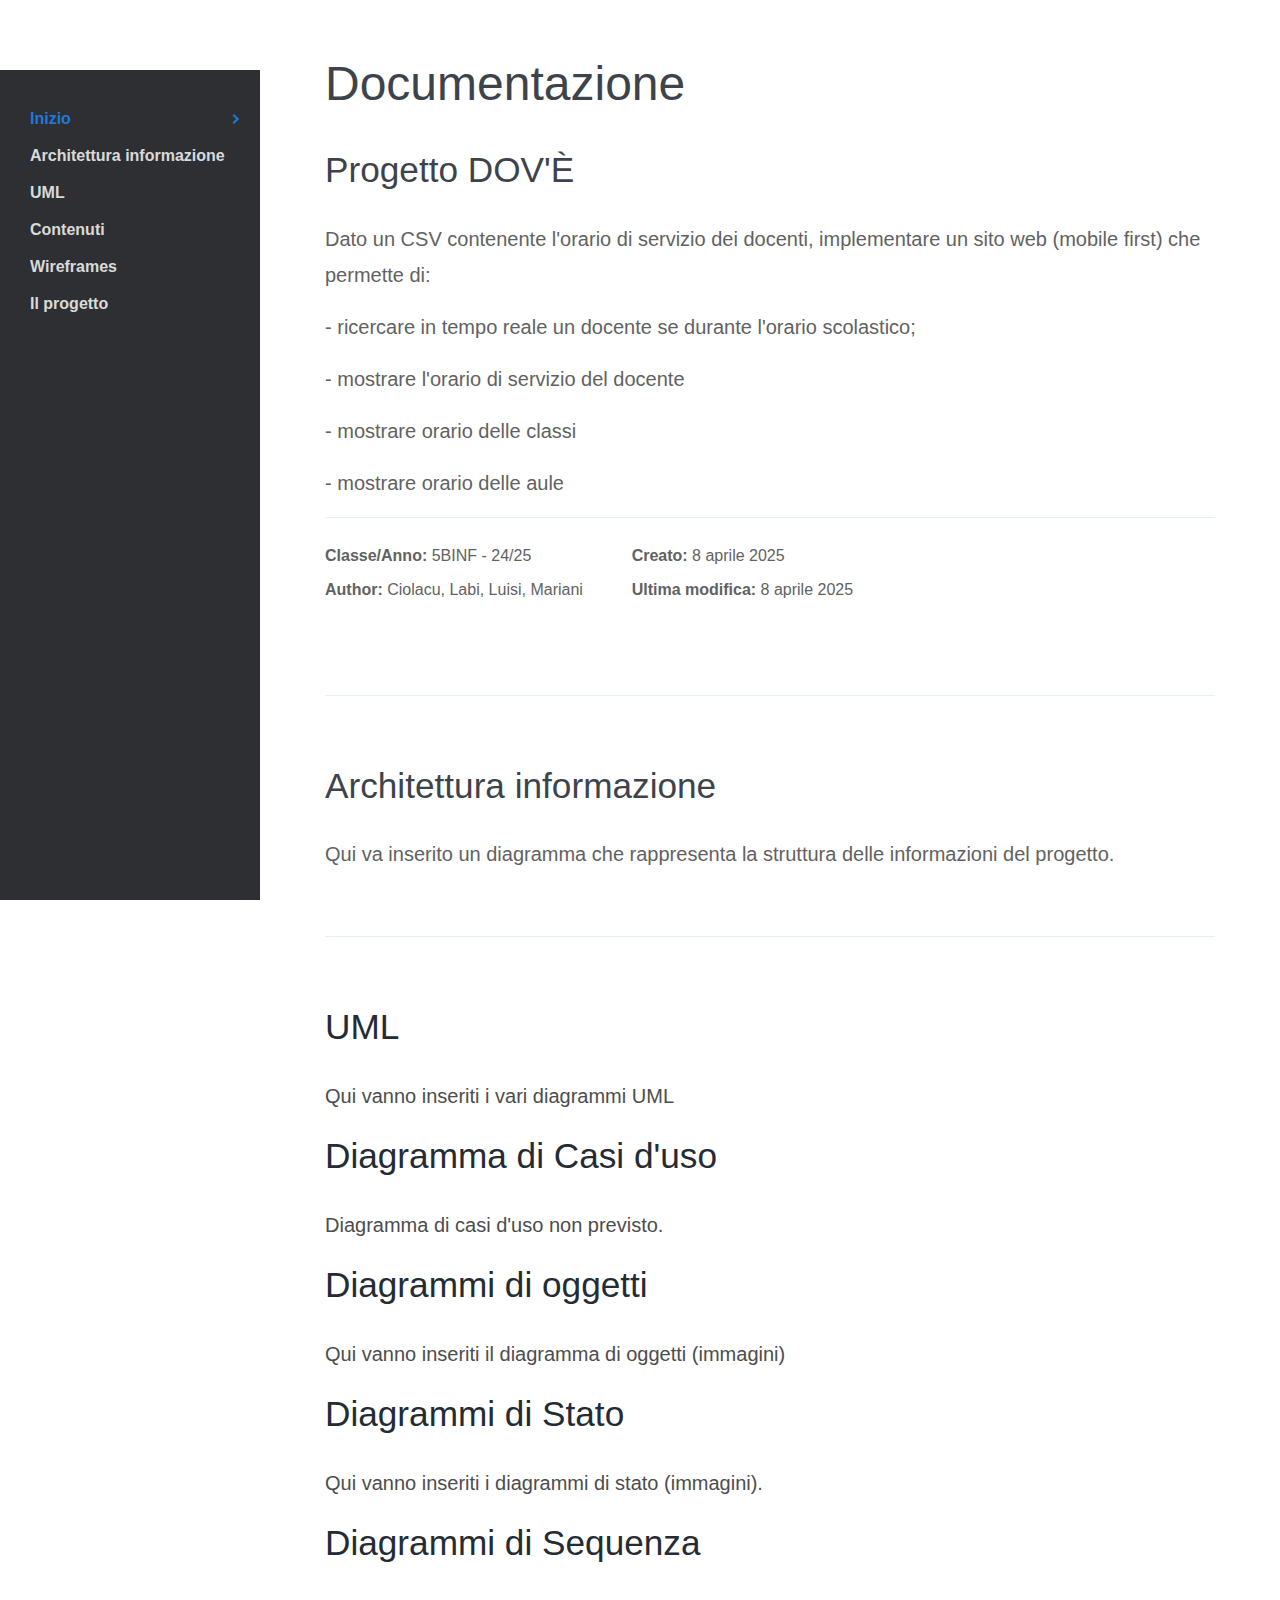
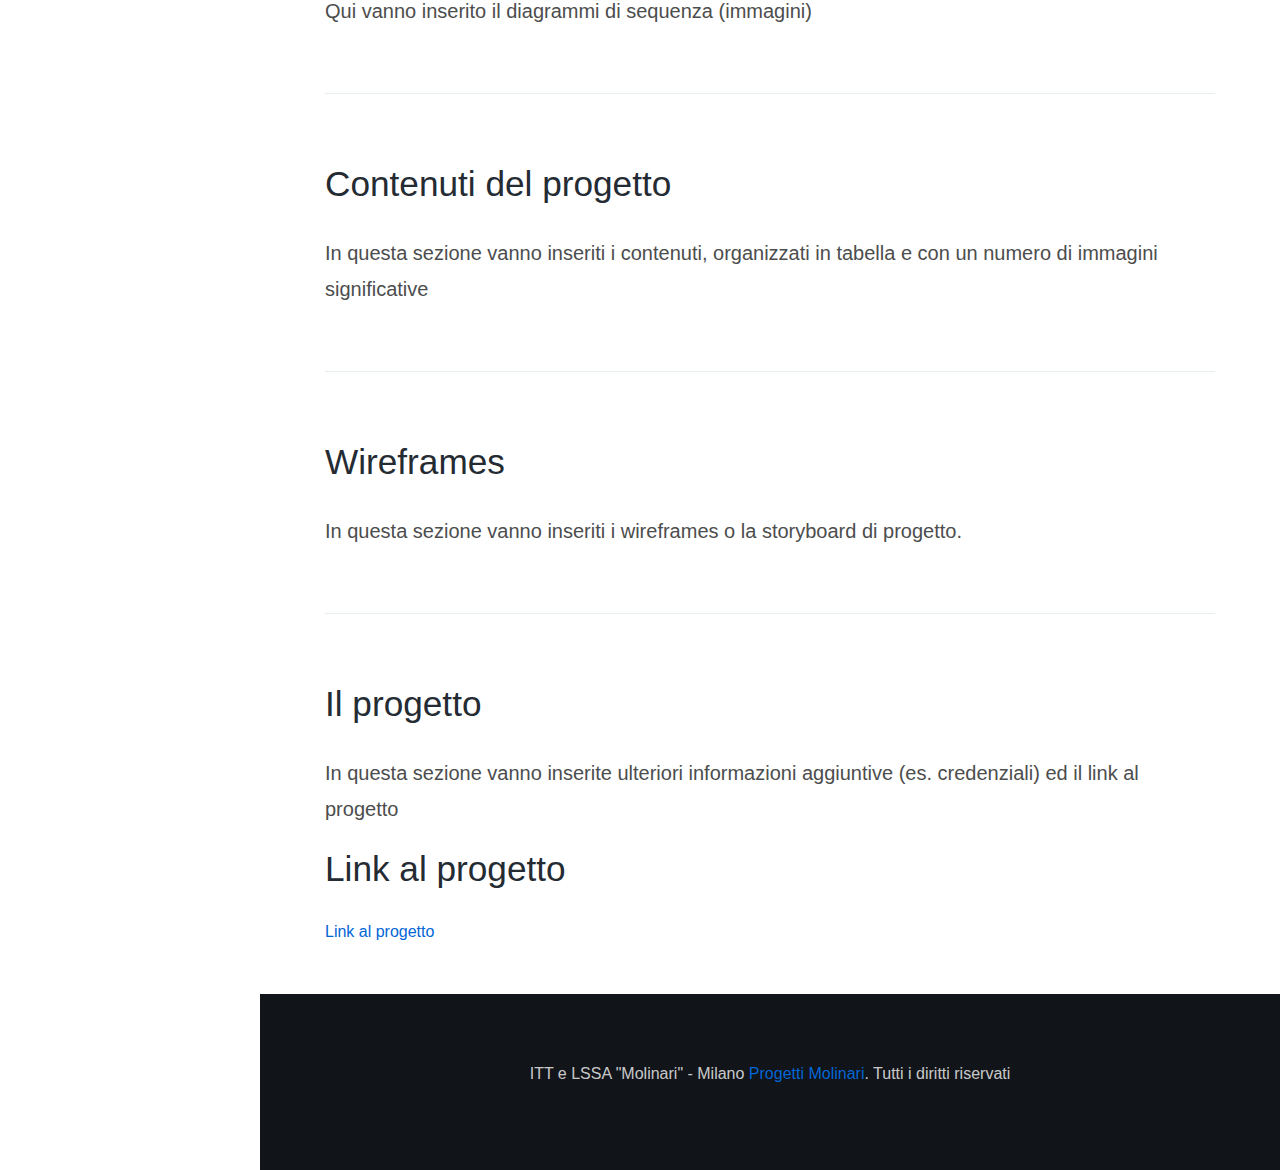
==== iDocs-master/documentazione.html @ a629f888 "descrizione progetto" ====
<!DOCTYPE html>
<html lang="en">
<head>
<meta charset="UTF-8" />
<meta http-equiv="X-UA-Compatible" content="IE=edge">
<meta name="viewport" content="width=device-width, initial-scale=1, minimum-scale=1.0, shrink-to-fit=no">
<link href="assets/images/favicon.png" rel="icon" />
<title>PROGETTO DOV'È</title>
<meta name="description" content="Your ThemeForest item Name and description">
<meta name="author" content="harnishdesign.net">

<!-- Stylesheet
============================== -->
<!-- Bootstrap -->
<link rel="stylesheet" type="text/css" href="assets/vendor/bootstrap/css/bootstrap.min.css" />
<!-- Font Awesome Icon -->
<link rel="stylesheet" type="text/css" href="assets/vendor/font-awesome/css/all.min.css" />
<!-- Magnific Popup -->
<link rel="stylesheet" type="text/css" href="assets/vendor/magnific-popup/magnific-popup.min.css" />
<!-- Highlight Syntax -->
<link rel="stylesheet" type="text/css" href="assets/vendor/highlight.js/styles/github.css" />
<!-- Custom Stylesheet -->
<link rel="stylesheet" type="text/css" href="assets/css/stylesheet.css" />
</head>

<body data-spy="scroll" data-target=".idocs-navigation" data-offset="125">

<!-- Preloader -->
<div class="preloader">
  <div class="lds-ellipsis">
    <div></div>
    <div></div>
    <div></div>
    <div></div>
  </div>
</div>
<!-- Preloader End --> 

<!-- Document Wrapper   
=============================== -->
<div id="main-wrapper"> 
  

  
  <!-- Content
  ============================ -->
  <div id="content" role="main">
    
	<!-- Sidebar Navigation
	============================ -->
	<div class="idocs-navigation bg-dark docs-navigation-dark">
      <ul class="nav flex-column ">
        <li class="nav-item"><a class="nav-link active" href="#start">Inizio</a>          
        </li>
        <li class="nav-item"><a class="nav-link" href="#architettura_informazione">Architettura informazione</a>          
        </li>
        <li class="nav-item"><a class="nav-link" href="#UML">UML</a>
			<ul class="nav flex-column">
            <li class="nav-item"><a class="nav-link" href="#umlcasiduso">Casi d'uso</a></li>
            <li class="nav-item"><a class="nav-link" href="#umloggetti">Oggetti</a></li>
            <li class="nav-item"><a class="nav-link" href="#umlstato">Stato</a></li>
			<li class="nav-item"><a class="nav-link" href="#umlsequenza">Sequenza</a></li>
           
          </ul>
		</li>
        <li class="nav-item"><a class="nav-link" href="#contenuti">Contenuti</a>
          
        </li>
		<li class="nav-item"><a class="nav-link" href="#wireframes">Wireframes</a></li>
              
		</li>
         <li class="nav-item"><a class="nav-link" href="#progetto">Il progetto</a>
           <ul class="nav flex-column">
             <li class="nav-item"><a class="nav-link" href="#link">Link al progetto</a></li>
             </ul>  
         </li>
      </ul>
    </div>
    
 
    <div class="idocs-content">
      <div class="container"> 
   
        <section id="start">
        <h1>Documentazione</h1>
        <h2>Progetto DOV'È</h2>
        <p class="lead">Dato un CSV contenente l'orario di servizio dei docenti, implementare un sito web (mobile first) che permette di:</p>
        <p class="lead">- ricercare in tempo reale un docente se durante l'orario scolastico;</p>
        <p class="lead">- mostrare l'orario di servizio del docente</p>
        <p class="lead">- mostrare orario delle classi</p>
        <p class="lead">- mostrare orario delle aule</p>
          
		<hr>
		<div class="row">
			<div class="col-sm-6 col-lg-4">
				<ul class="list-unstyled">
					<li><strong>Classe/Anno:</strong> 5BINF - 24/25</li>
					<li><strong>Author:</strong> Ciolacu, Labi, Luisi, Mariani</li>
				</ul>
			</div>
			<div class="col-sm-6 col-lg-4">
				<ul class="list-unstyled">
					<li><strong class="font-weight-700">Creato:</strong> 8 aprile 2025</li>
					<li><strong>Ultima modifica:</strong> 8 aprile 2025</li>
				</ul>
			</div>
		</div>
        </section>
        
		<hr class="divider">

        <section id="architettura_informazione">
          <h2>Architettura informazione</h2>
          <p class="lead">Qui va inserito un diagramma che rappresenta la struttura delle informazioni del progetto.</p>
          
        </section>
        
		<hr class="divider">


        <section id="UML">
              <h2>UML</h2>
              <p class="lead">Qui vanno inseriti i vari diagrammi UML</p>

            </section>

        <section id="umlcasiduso">
          <h2>Diagramma di Casi d'uso</h2>
          <p class="lead">Diagramma di casi d'uso non previsto.</p>
          
          
        </section>

        <section id="umloggetti">
          <h2>Diagrammi di oggetti</h2>
          <p class="lead">Qui vanno inseriti il diagramma di oggetti (immagini)</p>          

        </section>

        <section id="umlstato">
          <h2>Diagrammi di Stato</h2>
          <p class="lead">Qui vanno inseriti i diagrammi di stato (immagini). </p>          

        </section>

        <section id="umlsequenza">
          <h2>Diagrammi di Sequenza</h2>
          <p class="lead">Qui vanno inserito il diagrammi di sequenza (immagini)</p>          

        </section>

        <hr class="divider">

        <section id="contenuti">
          <h2>Contenuti del progetto</h2>
          <p class="lead">In questa sezione vanno inseriti i contenuti, organizzati in tabella e con un numero di immagini significative</p>

        </section>

         <hr class="divider">

        <section id="wireframes">
          <h2>Wireframes</h2>
          <p class="lead">In questa sezione vanno inseriti i wireframes o la storyboard di progetto.</p>

           <hr class="divider">

          <section id="progetto">
          <h2>Il progetto</h2>
          <p class="lead">In questa sezione vanno inserite ulteriori informazioni aggiuntive (es. credenziali) ed il link al progetto </p>

            <section id="link">
            <h2>Link al progetto</h2>
            <a href="">Link al progetto</a>

        </section>
        
      </div>
    </div>
	
  </div>
  <!-- Content end --> 
  
  <!-- Footer
  ============================ -->
  <footer id="footer" class="section bg-dark footer-text-light">
    <div class="container">
      
      <p class="text-center">ITT e LSSA "Molinari" - Milano <a href="progettimolinari.it">Progetti Molinari</a>. Tutti i diritti riservati</p>
	  
    </div>
  </footer>
  <!-- Footer end -->
  
</div>
<!-- Document Wrapper end --> 

<!-- Back To Top --> 
<a id="back-to-top" data-toggle="tooltip" title="Back to Top" href="javascript:void(0)"><i class="fa fa-chevron-up"></i></a> 

<!-- JavaScript
============================ -->
<script src="assets/vendor/jquery/jquery.min.js"></script> 
<script src="assets/vendor/bootstrap/js/bootstrap.bundle.min.js"></script> 
<!-- Highlight JS -->
<script src="assets/vendor/highlight.js/highlight.min.js"></script> 
<!-- Easing --> 
<script src="assets/vendor/jquery.easing/jquery.easing.min.js"></script> 
<!-- Magnific Popup --> 
<script src="assets/vendor/magnific-popup/jquery.magnific-popup.min.js"></script> 
<!-- Custom Script -->
<script src="assets/js/theme.js"></script>
</body>
</html>
---- iDocs-master/assets/vendor/highlight.js/styles/github.css ----
/*

github.com style (c) Vasily Polovnyov <vast@whiteants.net>

*/

.hljs {
  display: block;
  overflow-x: auto;
  padding: 0.5em;
  color: #333;
  background: #f8f8f8;
}

.hljs-comment,
.hljs-quote {
  color: #998;
  font-style: italic;
}

.hljs-keyword,
.hljs-selector-tag,
.hljs-subst {
  color: #333;
  font-weight: bold;
}

.hljs-number,
.hljs-literal,
.hljs-variable,
.hljs-template-variable,
.hljs-tag .hljs-attr {
  color: #008080;
}

.hljs-string,
.hljs-doctag {
  color: #d14;
}

.hljs-title,
.hljs-section,
.hljs-selector-id {
  color: #900;
  font-weight: bold;
}

.hljs-subst {
  font-weight: normal;
}

.hljs-type,
.hljs-class .hljs-title {
  color: #458;
  font-weight: bold;
}

.hljs-tag,
.hljs-name,
.hljs-attribute {
  color: #000080;
  font-weight: normal;
}

.hljs-regexp,
.hljs-link {
  color: #009926;
}

.hljs-symbol,
.hljs-bullet {
  color: #990073;
}

.hljs-built_in,
.hljs-builtin-name {
  color: #0086b3;
}

.hljs-meta {
  color: #999;
  font-weight: bold;
}

.hljs-deletion {
  background: #fdd;
}

.hljs-addition {
  background: #dfd;
}

.hljs-emphasis {
  font-style: italic;
}

.hljs-strong {
  font-weight: bold;
}
---- iDocs-master/assets/css/stylesheet.css ----
/*===========================================================

   Template Name: iDocs - One Page Documentation HTML Template
   Author: Harnish Design
   Template URL: http://demo.harnishdesign.net/html/idocs
   Author URL: https://themeforest.net/user/harnishdesign
   File Description : Main css file of the template
	
=================================================
  Table of Contents
=================================================

	1. Basic
	2. Helpers Classes
	3. Layouts
		3.1 Side Navigation
		3.2 Docs Content
		3.3 Section Divider
	4. Header
		4.1 Main Navigation
	5 Elements
		5.1 List Style
		5.2 Changelog
		5.3 Accordion & Toggle
		5.4 Nav
		5.5 Tabs
		5.6 Popup Img
		5.7 Featured Box
	6 Footer
		6.1 Social Icons
		6.2 Back to Top
	7 Extra

=======================================================*/
/* =================================== */
/*  1. Basic Style 
/* =================================== */
body, html {
  height: 100%;
}

body {
  background: #dddddd;
  color: #4c4d4d;
}

/*-------- Preloader --------*/
.preloader {
  position: fixed;
  width: 100%;
  height: 100%;
  z-index: 999999999 !important;
  background-color: #fff;
  top: 0;
  left: 0;
  right: 0;
  bottom: 0;
}
.preloader .lds-ellipsis {
  display: inline-block;
  position: absolute;
  width: 80px;
  height: 80px;
  margin-top: -40px;
  margin-left: -40px;
  top: 50%;
  left: 50%;
}
.preloader .lds-ellipsis div {
  position: absolute;
  top: 33px;
  width: 13px;
  height: 13px;
  border-radius: 50%;
  background: #000;
  animation-timing-function: cubic-bezier(0, 1, 1, 0);
}
.preloader .lds-ellipsis div:nth-child(1) {
  left: 8px;
  animation: lds-ellipsis1 0.6s infinite;
}
.preloader .lds-ellipsis div:nth-child(2) {
  left: 8px;
  animation: lds-ellipsis2 0.6s infinite;
}
.preloader .lds-ellipsis div:nth-child(3) {
  left: 32px;
  animation: lds-ellipsis2 0.6s infinite;
}
.preloader .lds-ellipsis div:nth-child(4) {
  left: 56px;
  animation: lds-ellipsis3 0.6s infinite;
}

@keyframes lds-ellipsis1 {
  0% {
    transform: scale(0);
  }
  100% {
    transform: scale(1);
  }
}
@keyframes lds-ellipsis3 {
  0% {
    transform: scale(1);
  }
  100% {
    transform: scale(0);
  }
}
@keyframes lds-ellipsis2 {
  0% {
    transform: translate(0, 0);
  }
  100% {
    transform: translate(24px, 0);
  }
}
/*--- Preloader Magnific Popup ----*/
.mfp-container .preloader {
  background: transparent;
}
.mfp-container .preloader .lds-ellipsis div {
  background: #fff;
}

::selection {
  background: #0366d6;
  color: #fff;
  text-shadow: none;
}

code {
  padding: 2px 5px;
  background-color: #f9f2f4;
  border-radius: 4px;
}

form {
  padding: 0;
  margin: 0;
  display: inline;
}

img {
  vertical-align: inherit;
  width: 80%;  
}

a, a:focus {
  color: #0366d6;
  -webkit-transition: all 0.2s ease;
  transition: all 0.2s ease;
}

a:hover, a:active {
  color: #0355b3;
  -webkit-transition: all 0.2s ease;
  transition: all 0.2s ease;
}

a:focus, a:active,
.btn.active.focus,
.btn.active:focus,
.btn.focus,
.btn:active.focus,
.btn:active:focus,
.btn:focus,
button:focus,
button:active {
  outline: none;
}

p {
  line-height: 1.8;
}

blockquote {
  border-left: 5px solid #eee;
  padding: 10px 20px;
}

iframe {
  border: 0 !important;
}

h1, h2, h3, h4, h5, h6 {
  color: #252b33;
  line-height: 1.5;
  margin: 0 0 1.5rem 0;
  font-family: Roboto, sans-serif;
}

h1 {
  font-size: 3rem;
}

h2 {
  font-size: 2.2rem;
}

dl, ol, ul, pre, blockquote, .table {
  margin-bottom: 1.8rem;
}

/*=== Highlight Js ===*/
.hljs {
  padding: 1.5rem;
}

/* =================================== */
/*  2. Helpers Classes
/* =================================== */
/* Box Shadow */
.shadow-md {
  -webkit-box-shadow: 0px 0px 50px -35px rgba(0, 0, 0, 0.4) !important;
  box-shadow: 0px 0px 50px -35px rgba(0, 0, 0, 0.4) !important;
}

/* Border Radius */
.rounded-lg {
  border-radius: 0.6rem !important;
}

.rounded-top-0 {
  border-top-left-radius: 0px !important;
  border-top-right-radius: 0px !important;
}

.rounded-bottom-0 {
  border-bottom-left-radius: 0px !important;
  border-bottom-right-radius: 0px !important;
}

.rounded-left-0 {
  border-top-left-radius: 0px !important;
  border-bottom-left-radius: 0px !important;
}

.rounded-right-0 {
  border-top-right-radius: 0px !important;
  border-bottom-right-radius: 0px !important;
}

/* Border Size */
.border-1 {
  border-width: 1px !important;
}

.border-2 {
  border-width: 2px !important;
}

.border-3 {
  border-width: 3px !important;
}

.border-4 {
  border-width: 4px !important;
}

.border-5 {
  border-width: 5px !important;
}

/* Text Size */
.text-0 {
  font-size: 11px !important;
  font-size: 0.6875rem !important;
}

.text-1 {
  font-size: 12px !important;
  font-size: 0.75rem !important;
}

.text-2 {
  font-size: 14px !important;
  font-size: 0.875rem !important;
}

.text-3 {
  font-size: 16px !important;
  font-size: 1rem !important;
}

.text-4 {
  font-size: 18px !important;
  font-size: 1.125rem !important;
}

.text-5 {
  font-size: 21px !important;
  font-size: 1.3125rem !important;
}

.text-6 {
  font-size: 24px !important;
  font-size: 1.50rem !important;
}

.text-7 {
  font-size: 28px !important;
  font-size: 1.75rem !important;
}

.text-8 {
  font-size: 32px !important;
  font-size: 2rem !important;
}

.text-9 {
  font-size: 36px !important;
  font-size: 2.25rem !important;
}

.text-10 {
  font-size: 40px !important;
  font-size: 2.50rem !important;
}

.text-11 {
  font-size: 2.75rem !important;
}
@media (max-width: 992px) {
  .text-11 {
    font-size: calc(1.4rem + 2.1774193548vw)  !important;
  }
}

.text-12 {
  font-size: 3rem !important;
}
@media (max-width: 992px) {
  .text-12 {
    font-size: calc(1.425rem + 2.5403225806vw)  !important;
  }
}

.text-13 {
  font-size: 3.25rem !important;
}
@media (max-width: 992px) {
  .text-13 {
    font-size: calc(1.45rem + 2.9032258065vw)  !important;
  }
}

.text-14 {
  font-size: 3.5rem !important;
}
@media (max-width: 992px) {
  .text-14 {
    font-size: calc(1.475rem + 3.2661290323vw)  !important;
  }
}

.text-15 {
  font-size: 3.75rem !important;
}
@media (max-width: 992px) {
  .text-15 {
    font-size: calc(1.5rem + 3.6290322581vw)  !important;
  }
}

.text-16 {
  font-size: 4rem !important;
}
@media (max-width: 992px) {
  .text-16 {
    font-size: calc(1.525rem + 3.9919354839vw)  !important;
  }
}

.text-17 {
  font-size: 4.5rem !important;
}
@media (max-width: 992px) {
  .text-17 {
    font-size: calc(1.575rem + 4.7177419355vw)  !important;
  }
}

.text-18 {
  font-size: 5rem !important;
}
@media (max-width: 992px) {
  .text-18 {
    font-size: calc(1.625rem + 5.4435483871vw)  !important;
  }
}

.text-19 {
  font-size: 5.25rem !important;
}
@media (max-width: 992px) {
  .text-19 {
    font-size: calc(1.65rem + 5.8064516129vw)  !important;
  }
}

.text-20 {
  font-size: 5.75rem !important;
}
@media (max-width: 992px) {
  .text-20 {
    font-size: calc(1.7rem + 6.5322580645vw)  !important;
  }
}

.text-21 {
  font-size: 6.5rem !important;
}
@media (max-width: 992px) {
  .text-21 {
    font-size: calc(1.775rem + 7.6209677419vw)  !important;
  }
}

.text-22 {
  font-size: 7rem !important;
}
@media (max-width: 992px) {
  .text-22 {
    font-size: calc(1.825rem + 8.3467741935vw)  !important;
  }
}

.text-23 {
  font-size: 7.75rem !important;
}
@media (max-width: 992px) {
  .text-23 {
    font-size: calc(1.9rem + 9.435483871vw)  !important;
  }
}

.text-24 {
  font-size: 8.25rem !important;
}
@media (max-width: 992px) {
  .text-24 {
    font-size: calc(1.95rem + 10.1612903226vw)  !important;
  }
}

.text-25 {
  font-size: 9rem !important;
}
@media (max-width: 992px) {
  .text-25 {
    font-size: calc(2.025rem + 11.25vw)  !important;
  }
}

.text-11, .text-12, .text-13, .text-14, .text-15, .text-16, .text-17, .text-18, .text-19, .text-20, .text-21, .text-22, .text-23, .text-24, .text-25 {
  line-height: 1.3;
}

/* Line height */
.line-height-07 {
  line-height: 0.7 !important;
}

.line-height-1 {
  line-height: 1 !important;
}

.line-height-2 {
  line-height: 1.2 !important;
}

.line-height-3 {
  line-height: 1.4 !important;
}

.line-height-4 {
  line-height: 1.6 !important;
}

.line-height-5 {
  line-height: 1.8 !important;
}

/* Font Weight */
.font-weight-100 {
  font-weight: 100 !important;
}

.font-weight-200 {
  font-weight: 200 !important;
}

.font-weight-300 {
  font-weight: 300 !important;
}

.font-weight-400 {
  font-weight: 400 !important;
}

.font-weight-500 {
  font-weight: 500 !important;
}

.font-weight-600 {
  font-weight: 600 !important;
}

.font-weight-700 {
  font-weight: 700 !important;
}

.font-weight-800 {
  font-weight: 800 !important;
}

.font-weight-900 {
  font-weight: 900 !important;
}

/* Opacity */
.opacity-0 {
  opacity: 0;
}

.opacity-1 {
  opacity: 0.1;
}

.opacity-2 {
  opacity: 0.2;
}

.opacity-3 {
  opacity: 0.3;
}

.opacity-4 {
  opacity: 0.4;
}

.opacity-5 {
  opacity: 0.5;
}

.opacity-6 {
  opacity: 0.6;
}

.opacity-7 {
  opacity: 0.7;
}

.opacity-8 {
  opacity: 0.8;
}

.opacity-9 {
  opacity: 0.9;
}

.opacity-10 {
  opacity: 1;
}

/* Background light */
.bg-light-1 {
  background-color: #e9ecef !important;
}

.bg-light-2 {
  background-color: #dee2e6 !important;
}

.bg-light-3 {
  background-color: #ced4da !important;
}

.bg-light-4 {
  background-color: #adb5bd !important;
}

/* Background Dark */
.bg-dark {
  background-color: #111418 !important;
}

.bg-dark-1 {
  background-color: #212529 !important;
}

.bg-dark-2 {
  background-color: #343a40 !important;
}

.bg-dark-3 {
  background-color: #495057 !important;
}

.bg-dark-4 {
  background-color: #6c757d !important;
}

/* Progress Bar */
.progress-sm {
  height: 0.5rem !important;
}

.progress-lg {
  height: 1.5rem !important;
}

hr {
  border-top: 1px solid rgba(16, 85, 96, 0.1);
}

/* =================================== */
/*  3. Layouts
/* =================================== */
#main-wrapper {
  background: #fff;
}

.box #main-wrapper {
  max-width: 1200px;
  margin: 0 auto;
  -webkit-box-shadow: 0px 0px 10px rgba(0, 0, 0, 0.1);
  box-shadow: 0px 0px 10px rgba(0, 0, 0, 0.1);
}
.box .idocs-navigation {
  left: auto;
}

@media (min-width: 1200px) {
  .container {
    max-width: 1170px !important;
  }
}
/*=== 3.1 Side Navigation ===*/
.idocs-navigation {
  position: fixed;
  top: 70px;
  left: 0;
  overflow: hidden;
  overflow-y: auto;
  width: 260px;
  height: calc(100% - 70px);
  z-index: 1;
  border-right: 1px solid rgba(0, 0, 0, 0.05);
  transition: all 0.3s;
}
.idocs-navigation > .nav {
  padding: 30px 0;
}
.idocs-navigation .nav .nav-item {
  position: relative;
}
.idocs-navigation .nav .nav {
  margin: 0 0 5px;
}
.idocs-navigation .nav .nav-link {
  position: relative;
  padding: 6px 30px;
  line-height: 25px;
  font-weight: 600;
}
.idocs-navigation .nav .nav-item:hover > .nav-link, .idocs-navigation .nav .nav-item .nav-link.active {
  font-weight: 700;
}
.idocs-navigation .nav .nav {
  display: none;
  border-left: 1px solid regba(0, 0, 0, 0.3);
}
.idocs-navigation .nav .nav .nav-item .nav-link:after {
  content: "";
  position: absolute;
  left: 30px;
  height: 100%;
  border-left: 1px solid rgba(0, 0, 0, 0.12);
  width: 1px;
  top: 0;
}
.idocs-navigation .nav .nav .nav-item .nav-link.active:after {
  border-color: #0366d6;
  border-width: 2px;
}
.idocs-navigation .nav .nav-item .nav-link.active + .nav {
  display: block;
}
.idocs-navigation .nav .nav .nav-link {
  color: #6a6a6a;
  padding: 4px 30px 4px 45px;
  font-size: 15px;
  text-transform: none;
}
.idocs-navigation .nav .nav .nav .nav-link {
  padding: 4px 30px 4px 60px;
  font-size: 15px;
}
.idocs-navigation .nav .nav .nav .nav-item .nav-link:after {
  left: 45px;
}
.idocs-navigation > .nav > .nav-item > .nav-link.active:after {
  position: absolute;
  content: " ";
  top: 50%;
  right: 18px;
  border-color: #000;
  border-top: 2px solid;
  border-right: 2px solid;
  width: 7px;
  height: 7px;
  -webkit-transform: translate(-50%, -50%) rotate(45deg);
  transform: translate(-50%, -50%) rotate(45deg);
  -webkit-transition: all 0.2s ease;
  transition: all 0.2s ease;
}
.idocs-navigation.docs-navigation-dark .nav .nav-link {
  color: rgba(250, 250, 250, 0.85);
}
.idocs-navigation.docs-navigation-dark .nav .nav .nav-link {
  color: rgba(250, 250, 250, 0.7);
}
.idocs-navigation.docs-navigation-dark .nav .nav .nav-item .nav-link:after {
  border-color: rgba(250, 250, 250, 0.2);
}
.idocs-navigation.docs-navigation-dark .nav .nav .nav-item .nav-link.active:after {
  border-color: #0366d6;
}

/*=== 3.2 Docs Content ===*/
.idocs-content {
  position: relative;
  margin-left: 260px;
  padding: 0px 50px 50px;
  min-height: 750px;
  transition: all 0.3s;
}
.idocs-content section:first-child {
  padding-top: 3rem;
}
.idocs-content ol li, .idocs-content ul li {
  margin-top: 10px;
}

@media (max-width: 767.98px) {
  .idocs-navigation {
    margin-left: -260px;
  }
  .idocs-navigation.active {
    margin-left: 0;
  }

  .idocs-content {
    margin-left: 0px;
    padding: 0px;
  }
}
/*=== 3.3 Section Divider ===*/
.divider {
  margin: 4rem 0;
}

/* =================================== */
/*  4. Header
/* =================================== */
#header {
  -webkit-transition: all 0.5s ease;
  transition: all 0.5s ease;
}
#header .navbar {
  padding: 0px;
  min-height: 70px;
}
#header .logo {
  -webkit-box-align: center;
  -ms-flex-align: center;
  align-items: center;
  display: -webkit-box;
  display: -ms-flexbox;
  display: flex;
  -ms-flex-item-align: stretch;
  align-self: stretch;
}

/*=== 4.1 Main Navigation ===*/
.navbar-light .navbar-nav .active > .nav-link {
  color: #0c2f55;
}
.navbar-light .navbar-nav .nav-link.active, .navbar-light .navbar-nav .nav-link.show {
  color: #0c2f55;
}
.navbar-light .navbar-nav .show > .nav-link {
  color: #0c2f55;
}

.primary-menu {
  display: -webkit-box !important;
  display: -ms-flexbox !important;
  display: flex !important;
  height: auto !important;
  -webkit-box-ordinal-group: 0;
  -ms-flex-item-align: stretch;
  align-self: stretch;
  background: #fff;
  border-bottom: 1px solid #efefef;
}
.primary-menu.bg-transparent {
  position: absolute;
  z-index: 999;
  top: 0;
  left: 0;
  width: 100%;
  box-shadow: none;
  border-bottom: 1px solid rgba(250, 250, 250, 0.3);
}
.primary-menu.sticky-on {
  position: fixed;
  top: 0;
  width: 100%;
  z-index: 1020;
  left: 0;
  -webkit-box-shadow: 0px 0px 10px rgba(0, 0, 0, 0.05);
  box-shadow: 0px 0px 10px rgba(0, 0, 0, 0.05);
  -webkit-animation: slide-down 0.7s;
  -moz-animation: slide-down 0.7s;
  animation: slide-down 0.7s;
}
@-webkit-keyframes slide-down {
  0% {
    opacity: 0;
    transform: translateY(-100%);
  }
  100% {
    opacity: 1;
    transform: translateY(0);
  }
}
@-moz-keyframes slide-down {
  0% {
    opacity: 0;
    transform: translateY(-100%);
  }
  100% {
    opacity: 1;
    transform: translateY(0);
  }
}
@keyframes slide-down {
  0% {
    opacity: 0;
    transform: translateY(-100%);
  }
  100% {
    opacity: 1;
    transform: translateY(0);
  }
}
.primary-menu.sticky-on .none-on-sticky {
  display: none !important;
}
.primary-menu ul.navbar-nav > li {
  display: -webkit-box;
  display: -ms-flexbox;
  display: flex;
  height: 100%;
}
.primary-menu ul.navbar-nav > li + li {
  margin-left: 2px;
}
.primary-menu ul.navbar-nav > li a {
  display: -webkit-box;
  display: -ms-flexbox;
  display: flex;
  -webkit-box-align: center;
  -ms-flex-align: center;
  align-items: center;
}
.primary-menu ul.navbar-nav > li > a:not(.btn) {
  height: 70px;
  padding: 0px 0.85em;
  color: #252b33;
  -webkit-transition: all 0.2s ease;
  transition: all 0.2s ease;
  position: relative;
  position: relative;
}
.primary-menu ul.navbar-nav > li:hover > a:not(.btn), .primary-menu ul.navbar-nav > li > a.active:not(.btn) {
  color: #0366d6;
  text-decoration: none;
  -webkit-transition: all 0.2s ease;
  transition: all 0.2s ease;
}
.primary-menu ul.navbar-nav > li a.btn {
  padding: 0.4rem 1.4rem;
}
.primary-menu ul.navbar-nav > li.dropdown .dropdown-menu li > a:not(.btn) {
  padding: 8px 0px;
  background-color: transparent;
  text-transform: none;
  color: #777;
  -webkit-transition: all 0.2s ease;
  transition: all 0.2s ease;
}
.primary-menu ul.navbar-nav > li.dropdown .dropdown-menu li:hover > a:not(.btn) {
  color: #0366d6;
  -webkit-transition: all 0.2s ease;
  transition: all 0.2s ease;
}
.primary-menu ul.navbar-nav > li.dropdown:hover > a:after {
  clear: both;
  content: ' ';
  display: block;
  width: 0;
  height: 0;
  border-style: solid;
  border-color: transparent transparent #fff transparent;
  position: absolute;
  border-width: 0px 7px 6px 7px;
  bottom: 0px;
  left: 50%;
  margin: 0 0 0 -5px;
  z-index: 1022;
}
.primary-menu ul.navbar-nav > li.dropdown .dropdown-menu {
  -webkit-box-shadow: 0px 0px 12px rgba(0, 0, 0, 0.176);
  box-shadow: 0px 0px 12px rgba(0, 0, 0, 0.176);
  border: 0px none;
  padding: 10px 15px;
  min-width: 220px;
  margin: 0;
  font-size: 14px;
  font-size: 0.875rem;
  z-index: 1021;
}
.primary-menu ul.navbar-nav > li.dropdown > .dropdown-toggle .arrow {
  display: none;
}
.primary-menu .dropdown-menu-right {
  left: auto !important;
  right: 100% !important;
}
.primary-menu ul.navbar-nav > li.dropdown-mega {
  position: static;
}
.primary-menu ul.navbar-nav > li.dropdown-mega > .dropdown-menu {
  width: 100%;
  padding: 20px 20px;
  margin-left: 0px !important;
}
.primary-menu ul.navbar-nav > li.dropdown-mega .dropdown-mega-content > .row > div {
  padding: 5px 5px 5px 20px;
  border-right: 1px solid #eee;
}
.primary-menu ul.navbar-nav > li.dropdown-mega .dropdown-mega-content > .row > div:last-child {
  border-right: 0;
}
.primary-menu ul.navbar-nav > li.dropdown-mega .sub-title {
  display: block;
  font-size: 16px;
  margin-top: 1rem;
  padding-bottom: 5px;
}
.primary-menu ul.navbar-nav > li.dropdown-mega .dropdown-mega-submenu {
  list-style-type: none;
  padding-left: 0px;
}
.primary-menu ul.navbar-nav > li a.btn {
  font-size: 14px;
  padding: 0.65rem 2rem;
  text-transform: uppercase;
}
.primary-menu ul.navbar-nav > li.dropdown .dropdown-menu .dropdown-menu {
  left: 100%;
  margin-top: -40px;
}
.primary-menu ul.navbar-nav > li.dropdown .dropdown-menu .dropdown-toggle:after {
  border-top: .4em solid transparent;
  border-right: 0;
  border-bottom: 0.4em solid transparent;
  border-left: 0.4em solid;
}
.primary-menu ul.navbar-nav > li.dropdown .dropdown-toggle .arrow {
  position: absolute;
  min-width: 30px;
  height: 100%;
  right: 0px;
  top: 0;
  -webkit-transition: all 0.2s ease;
  transition: all 0.2s ease;
}
.primary-menu ul.navbar-nav > li.dropdown .dropdown-toggle .arrow:after {
  content: " ";
  position: absolute;
  top: 50%;
  left: 50%;
  border-color: #000;
  border-top: 1px solid;
  border-right: 1px solid;
  width: 6px;
  height: 6px;
  -webkit-transform: translate(-50%, -50%) rotate(45deg);
  transform: translate(-50%, -50%) rotate(45deg);
}
.primary-menu .dropdown-toggle:after {
  content: none;
}
.primary-menu.navbar-line-under-text ul.navbar-nav > li > a:not(.btn):after {
  position: absolute;
  content: "";
  height: 2px;
  width: 0;
  left: 50%;
  right: 0;
  bottom: 14px;
  background-color: transparent;
  color: #fff;
  border-bottom: 2px solid #0366d6;
  -webkit-transition: all 0.3s ease-in-out;
  transition: all 0.3s ease-in-out;
  transform: translate(-50%, 0) translateZ(0);
  -webkit-transform: translate(-50%, 0) translateZ(0);
}
.primary-menu.navbar-line-under-text ul.navbar-nav > li > a:hover:not(.logo):after, .primary-menu.navbar-line-under-text ul.navbar-nav > li > a.active:after {
  width: calc(100% - 0.99em);
}

/*== Color Options ==*/
.primary-menu.navbar-text-light .navbar-toggler span {
  background: #fff;
}

.primary-menu.navbar-text-light .navbar-nav > li > a:not(.btn) {
  color: #fff;
}
.primary-menu.navbar-text-light .navbar-nav > li:hover > a:not(.btn), .primary-menu.navbar-text-light .navbar-nav > li > a.active:not(.btn) {
  color: rgba(250, 250, 250, 0.75);
}

.primary-menu.navbar-text-light.navbar-line-under-text .navbar-nav > li > a:not(.logo):after, .primary-menu.navbar-text-light.navbar-line-under-text .navbar-nav > li > a.active:after {
  border-color: rgba(250, 250, 250, 0.6);
}

.primary-menu.navbar-dropdown-dark ul.navbar-nav > li.dropdown .dropdown-menu {
  background-color: #252A2C;
  color: #fff;
}
.primary-menu.navbar-dropdown-dark ul.navbar-nav > li.dropdown .dropdown-menu .dropdown-menu {
  background-color: #272c2e;
}
.primary-menu.navbar-dropdown-dark ul.navbar-nav > li.dropdown:hover > a:after {
  border-color: transparent transparent #252A2C transparent;
}
.primary-menu.navbar-dropdown-dark ul.navbar-nav > li.dropdown .dropdown-menu li > a:not(.btn) {
  color: rgba(250, 250, 250, 0.8);
}
.primary-menu.navbar-dropdown-dark ul.navbar-nav > li.dropdown .dropdown-menu li:hover > a:not(.btn) {
  color: #fafafa;
  font-weight: 600;
}
.primary-menu.navbar-dropdown-dark ul.navbar-nav > li.dropdown-mega .dropdown-mega-content > .row > div {
  border-color: #3a3a3a;
}
.primary-menu.navbar-dropdown-primary ul.navbar-nav > li.dropdown .dropdown-menu {
  background-color: #0366d6;
  color: #fff;
}
.primary-menu.navbar-dropdown-primary ul.navbar-nav > li.dropdown .dropdown-menu .dropdown-menu {
  background-color: #0366d6;
}
.primary-menu.navbar-dropdown-primary ul.navbar-nav > li.dropdown:hover > a:after {
  border-color: transparent transparent #0366d6 transparent;
}
.primary-menu.navbar-dropdown-primary ul.navbar-nav > li.dropdown .dropdown-menu li > a:not(.btn) {
  color: rgba(250, 250, 250, 0.95);
}
.primary-menu.navbar-dropdown-primary ul.navbar-nav > li.dropdown .dropdown-menu li:hover > a:not(.btn) {
  color: #fafafa;
  font-weight: 600;
}
.primary-menu.navbar-dropdown-primary ul.navbar-nav > li.dropdown-mega .dropdown-mega-content > .row > div {
  border-color: rgba(250, 250, 250, 0.2);
}

/* Hamburger Menu Button */
.navbar-toggler {
  width: 25px;
  height: 30px;
  padding: 10px;
  margin: 18px 15px;
  position: relative;
  border: none;
  -webkit-transform: rotate(0deg);
  transform: rotate(0deg);
  -webkit-transition: 0.5s ease-in-out;
  transition: 0.5s ease-in-out;
  cursor: pointer;
  display: block;
}
.navbar-toggler span {
  display: block;
  position: absolute;
  height: 2px;
  width: 100%;
  background: #3c3636;
  border-radius: 2px;
  opacity: 1;
  left: 0;
  -webkit-transform: rotate(0deg);
  transform: rotate(0deg);
  -webkit-transition: 0.25s ease-in-out;
  transition: 0.25s ease-in-out;
}
.navbar-toggler span:nth-child(1) {
  top: 7px;
  -webkit-transform-origin: left center;
  -moz-transform-origin: left center;
  -o-transform-origin: left center;
  transform-origin: left center;
}
.navbar-toggler span:nth-child(2) {
  top: 14px;
  -webkit-transform-origin: left center;
  -moz-transform-origin: left center;
  -o-transform-origin: left center;
  transform-origin: left center;
}
.navbar-toggler span:nth-child(3) {
  top: 21px;
  -webkit-transform-origin: left center;
  -moz-transform-origin: left center;
  -o-transform-origin: left center;
  transform-origin: left center;
}
.navbar-toggler.show span:nth-child(1) {
  top: 4px;
  left: 3px;
  -webkit-transform: rotate(45deg);
  transform: rotate(45deg);
}
.navbar-toggler.show span:nth-child(2) {
  width: 0%;
  opacity: 0;
}
.navbar-toggler.show span:nth-child(3) {
  top: 22px;
  left: 3px;
  -webkit-transform: rotate(-45deg);
  transform: rotate(-45deg);
}

.navbar-accordion {
  position: initial;
}

.navbar-expand-none .navbar-collapse {
  position: absolute;
  top: 99%;
  right: 0;
  left: 0;
  background: #fff;
  margin-top: 0px;
  z-index: 1000;
  -webkit-box-shadow: 0px 0px 15px rgba(0, 0, 0, 0.1);
  box-shadow: 0px 0px 15px rgba(0, 0, 0, 0.1);
}
.navbar-expand-none .navbar-collapse .navbar-nav {
  overflow: hidden;
  overflow-y: auto;
  max-height: 65vh;
  padding: 15px;
}
.navbar-expand-none ul.navbar-nav li {
  display: block;
  border-bottom: 1px solid #eee;
  margin: 0;
  padding: 0;
}
.navbar-expand-none ul.navbar-nav li:last-child {
  border: none;
}
.navbar-expand-none ul.navbar-nav li + li {
  margin-left: 0px;
}
.navbar-expand-none ul.navbar-nav li.dropdown > .dropdown-toggle > .arrow.show:after {
  -webkit-transform: translate(-50%, -50%) rotate(-45deg);
  transform: translate(-50%, -50%) rotate(-45deg);
  -webkit-transition: all 0.2s ease;
  transition: all 0.2s ease;
}
.navbar-expand-none ul.navbar-nav li > a:hover:after, .navbar-expand-none ul.navbar-nav li > a.active:after {
  content: none !important;
  width: 0px !important;
}
.navbar-expand-none ul.navbar-nav li.dropdown > .dropdown-toggle .arrow {
  display: block;
}
.navbar-expand-none ul.navbar-nav > li > a:not(.btn) {
  height: auto;
  padding: 8px 0;
  position: relative;
}
.navbar-expand-none ul.navbar-nav > li.dropdown .dropdown-menu li > a:not(.btn) {
  padding: 8px 0;
  position: relative;
}
.navbar-expand-none ul.navbar-nav > li.dropdown:hover > a:after {
  content: none;
}
.navbar-expand-none ul.navbar-nav > li.dropdown .dropdown-toggle .arrow:after {
  -webkit-transform: translate(-50%, -50%) rotate(134deg);
  transform: translate(-50%, -50%) rotate(134deg);
  -webkit-transition: all 0.2s ease;
  transition: all 0.2s ease;
}
.navbar-expand-none ul.navbar-nav > li.dropdown .dropdown-menu {
  margin: 0;
  -webkit-box-shadow: none;
  box-shadow: none;
  border: none;
  padding: 0px 0px 0px 15px;
}
.navbar-expand-none ul.navbar-nav > li.dropdown .dropdown-menu .dropdown-menu {
  margin: 0;
}
.navbar-expand-none ul.navbar-nav > li.dropdown-mega .dropdown-mega-content > .row > div {
  padding: 0px 15px;
}
.navbar-expand-none.navbar-text-light .navbar-collapse {
  background: rgba(0, 0, 0, 0.95);
}
.navbar-expand-none.navbar-text-light .navbar-collapse ul.navbar-nav li {
  border-color: rgba(250, 250, 250, 0.15);
}
.navbar-expand-none.navbar-dropdown-dark .navbar-collapse {
  background-color: #252A2C;
}
.navbar-expand-none.navbar-dropdown-primary .navbar-collapse {
  background-color: #0366d6;
}
.navbar-expand-none.navbar-dropdown-primary ul.navbar-nav > li.dropdown .dropdown-menu .dropdown-menu {
  background-color: #0366d6;
}
.navbar-expand-none.navbar-dropdown-dark ul.navbar-nav li {
  border-color: #444;
}
.navbar-expand-none.navbar-dropdown-dark ul.navbar-nav > li > a {
  color: #a3a2a2;
}
.navbar-expand-none.navbar-dropdown-dark ul.navbar-nav > li:hover > a {
  color: #fff;
}
.navbar-expand-none.navbar-dropdown-primary ul.navbar-nav li {
  border-color: rgba(250, 250, 250, 0.2);
}
.navbar-expand-none.navbar-dropdown-primary ul.navbar-nav > li > a {
  color: rgba(250, 250, 250, 0.8);
}
.navbar-expand-none.navbar-dropdown-primary ul.navbar-nav > li:hover > a {
  color: #fff;
}

@media (max-width: 575.98px) {
  .navbar-expand-sm .navbar-collapse {
    position: absolute;
    top: 99%;
    right: 0;
    left: 0;
    background: #fff;
    margin-top: 0px;
    z-index: 1000;
    -webkit-box-shadow: 0px 0px 15px rgba(0, 0, 0, 0.1);
    box-shadow: 0px 0px 15px rgba(0, 0, 0, 0.1);
  }
  .navbar-expand-sm .navbar-collapse .navbar-nav {
    overflow: hidden;
    overflow-y: auto;
    max-height: 65vh;
    padding: 15px;
  }
  .navbar-expand-sm ul.navbar-nav li {
    display: block;
    border-bottom: 1px solid #eee;
    margin: 0;
    padding: 0;
  }
  .navbar-expand-sm ul.navbar-nav li:last-child {
    border: none;
  }
  .navbar-expand-sm ul.navbar-nav li + li {
    margin-left: 0px;
  }
  .navbar-expand-sm ul.navbar-nav li.dropdown > .dropdown-toggle > .arrow.show:after {
    -webkit-transform: translate(-50%, -50%) rotate(-45deg);
    transform: translate(-50%, -50%) rotate(-45deg);
    -webkit-transition: all 0.2s ease;
    transition: all 0.2s ease;
  }
  .navbar-expand-sm ul.navbar-nav li > a:hover:after, .navbar-expand-sm ul.navbar-nav li > a.active:after {
    content: none !important;
    width: 0px !important;
  }
  .navbar-expand-sm ul.navbar-nav li.dropdown > .dropdown-toggle .arrow {
    display: block;
  }
  .navbar-expand-sm ul.navbar-nav > li > a:not(.btn) {
    height: auto;
    padding: 8px 0;
    position: relative;
  }
  .navbar-expand-sm ul.navbar-nav > li.dropdown .dropdown-menu li > a:not(.btn) {
    padding: 8px 0;
    position: relative;
  }
  .navbar-expand-sm ul.navbar-nav > li.dropdown:hover > a:after {
    content: none;
  }
  .navbar-expand-sm ul.navbar-nav > li.dropdown .dropdown-toggle .arrow:after {
    -webkit-transform: translate(-50%, -50%) rotate(134deg);
    transform: translate(-50%, -50%) rotate(134deg);
    -webkit-transition: all 0.2s ease;
    transition: all 0.2s ease;
  }
  .navbar-expand-sm ul.navbar-nav > li.dropdown .dropdown-menu {
    margin: 0;
    -webkit-box-shadow: none;
    box-shadow: none;
    border: none;
    padding: 0px 0px 0px 15px;
  }
  .navbar-expand-sm ul.navbar-nav > li.dropdown .dropdown-menu .dropdown-menu {
    margin: 0;
  }
  .navbar-expand-sm ul.navbar-nav > li.dropdown-mega .dropdown-mega-content > .row > div {
    padding: 0px 15px;
  }
  .navbar-expand-sm.navbar-text-light .navbar-collapse {
    background: rgba(0, 0, 0, 0.95);
  }
  .navbar-expand-sm.navbar-text-light .navbar-collapse ul.navbar-nav li {
    border-color: rgba(250, 250, 250, 0.15);
  }
  .navbar-expand-sm.navbar-dropdown-dark .navbar-collapse {
    background-color: #252A2C;
  }
  .navbar-expand-sm.navbar-dropdown-primary .navbar-collapse {
    background-color: #0366d6;
  }
  .navbar-expand-sm.navbar-dropdown-primary ul.navbar-nav > li.dropdown .dropdown-menu .dropdown-menu {
    background-color: #0366d6;
  }
  .navbar-expand-sm.navbar-dropdown-dark ul.navbar-nav li {
    border-color: #444;
  }
  .navbar-expand-sm.navbar-dropdown-dark ul.navbar-nav > li > a {
    color: #a3a2a2;
  }
  .navbar-expand-sm.navbar-dropdown-dark ul.navbar-nav > li:hover > a {
    color: #fff;
  }
  .navbar-expand-sm.navbar-dropdown-primary ul.navbar-nav li {
    border-color: rgba(250, 250, 250, 0.2);
  }
  .navbar-expand-sm.navbar-dropdown-primary ul.navbar-nav > li > a {
    color: rgba(250, 250, 250, 0.8);
  }
  .navbar-expand-sm.navbar-dropdown-primary ul.navbar-nav > li:hover > a {
    color: #fff;
  }
}
@media (max-width: 767.98px) {
  .navbar-expand-md .navbar-collapse {
    position: absolute;
    top: 99%;
    right: 0;
    left: 0;
    background: #fff;
    margin-top: 0px;
    z-index: 1000;
    -webkit-box-shadow: 0px 0px 15px rgba(0, 0, 0, 0.1);
    box-shadow: 0px 0px 15px rgba(0, 0, 0, 0.1);
  }
  .navbar-expand-md .navbar-collapse .navbar-nav {
    overflow: hidden;
    overflow-y: auto;
    max-height: 65vh;
    padding: 15px;
  }
  .navbar-expand-md ul.navbar-nav li {
    display: block;
    border-bottom: 1px solid #eee;
    margin: 0;
    padding: 0;
  }
  .navbar-expand-md ul.navbar-nav li:last-child {
    border: none;
  }
  .navbar-expand-md ul.navbar-nav li + li {
    margin-left: 0px;
  }
  .navbar-expand-md ul.navbar-nav li.dropdown > .dropdown-toggle > .arrow.show:after {
    -webkit-transform: translate(-50%, -50%) rotate(-45deg);
    transform: translate(-50%, -50%) rotate(-45deg);
    -webkit-transition: all 0.2s ease;
    transition: all 0.2s ease;
  }
  .navbar-expand-md ul.navbar-nav li > a:hover:after, .navbar-expand-md ul.navbar-nav li > a.active:after {
    content: none !important;
    width: 0px !important;
  }
  .navbar-expand-md ul.navbar-nav li.dropdown > .dropdown-toggle .arrow {
    display: block;
  }
  .navbar-expand-md ul.navbar-nav > li > a:not(.btn) {
    height: auto;
    padding: 8px 0;
    position: relative;
  }
  .navbar-expand-md ul.navbar-nav > li.dropdown .dropdown-menu li > a:not(.btn) {
    padding: 8px 0;
    position: relative;
  }
  .navbar-expand-md ul.navbar-nav > li.dropdown:hover > a:after {
    content: none;
  }
  .navbar-expand-md ul.navbar-nav > li.dropdown .dropdown-toggle .arrow:after {
    -webkit-transform: translate(-50%, -50%) rotate(134deg);
    transform: translate(-50%, -50%) rotate(134deg);
    -webkit-transition: all 0.2s ease;
    transition: all 0.2s ease;
  }
  .navbar-expand-md ul.navbar-nav > li.dropdown .dropdown-menu {
    margin: 0;
    -webkit-box-shadow: none;
    box-shadow: none;
    border: none;
    padding: 0px 0px 0px 15px;
  }
  .navbar-expand-md ul.navbar-nav > li.dropdown .dropdown-menu .dropdown-menu {
    margin: 0;
  }
  .navbar-expand-md ul.navbar-nav > li.dropdown-mega .dropdown-mega-content > .row > div {
    padding: 0px 15px;
  }
  .navbar-expand-md.navbar-text-light .navbar-collapse {
    background: rgba(0, 0, 0, 0.95);
  }
  .navbar-expand-md.navbar-text-light .navbar-collapse ul.navbar-nav li {
    border-color: rgba(250, 250, 250, 0.15);
  }
  .navbar-expand-md.navbar-dropdown-dark .navbar-collapse {
    background-color: #252A2C;
  }
  .navbar-expand-md.navbar-dropdown-primary .navbar-collapse {
    background-color: #0366d6;
  }
  .navbar-expand-md.navbar-dropdown-primary ul.navbar-nav > li.dropdown .dropdown-menu .dropdown-menu {
    background-color: #0366d6;
  }
  .navbar-expand-md.navbar-dropdown-dark ul.navbar-nav li {
    border-color: #444;
  }
  .navbar-expand-md.navbar-dropdown-dark ul.navbar-nav > li > a {
    color: #a3a2a2;
  }
  .navbar-expand-md.navbar-dropdown-dark ul.navbar-nav > li:hover > a {
    color: #fff;
  }
  .navbar-expand-md.navbar-dropdown-primary ul.navbar-nav li {
    border-color: rgba(250, 250, 250, 0.2);
  }
  .navbar-expand-md.navbar-dropdown-primary ul.navbar-nav > li > a {
    color: rgba(250, 250, 250, 0.8);
  }
  .navbar-expand-md.navbar-dropdown-primary ul.navbar-nav > li:hover > a {
    color: #fff;
  }
}
@media (max-width: 991.98px) {
  .navbar-expand-lg .navbar-collapse {
    position: absolute;
    top: 99%;
    right: 0;
    left: 0;
    background: #fff;
    margin-top: 0px;
    z-index: 1000;
    -webkit-box-shadow: 0px 0px 15px rgba(0, 0, 0, 0.1);
    box-shadow: 0px 0px 15px rgba(0, 0, 0, 0.1);
  }
  .navbar-expand-lg .navbar-collapse .navbar-nav {
    overflow: hidden;
    overflow-y: auto;
    max-height: 65vh;
    padding: 15px;
  }
  .navbar-expand-lg ul.navbar-nav li {
    display: block;
    border-bottom: 1px solid #eee;
    margin: 0;
    padding: 0;
  }
  .navbar-expand-lg ul.navbar-nav li:last-child {
    border: none;
  }
  .navbar-expand-lg ul.navbar-nav li + li {
    margin-left: 0px;
  }
  .navbar-expand-lg ul.navbar-nav li.dropdown > .dropdown-toggle > .arrow.show:after {
    -webkit-transform: translate(-50%, -50%) rotate(-45deg);
    transform: translate(-50%, -50%) rotate(-45deg);
    -webkit-transition: all 0.2s ease;
    transition: all 0.2s ease;
  }
  .navbar-expand-lg ul.navbar-nav li > a:hover:after, .navbar-expand-lg ul.navbar-nav li > a.active:after {
    content: none !important;
    width: 0px !important;
  }
  .navbar-expand-lg ul.navbar-nav li.dropdown > .dropdown-toggle .arrow {
    display: block;
  }
  .navbar-expand-lg ul.navbar-nav > li > a:not(.btn) {
    height: auto;
    padding: 8px 0;
    position: relative;
  }
  .navbar-expand-lg ul.navbar-nav > li.dropdown .dropdown-menu li > a:not(.btn) {
    padding: 8px 0;
    position: relative;
  }
  .navbar-expand-lg ul.navbar-nav > li.dropdown:hover > a:after {
    content: none;
  }
  .navbar-expand-lg ul.navbar-nav > li.dropdown .dropdown-toggle .arrow:after {
    -webkit-transform: translate(-50%, -50%) rotate(134deg);
    transform: translate(-50%, -50%) rotate(134deg);
    -webkit-transition: all 0.2s ease;
    transition: all 0.2s ease;
  }
  .navbar-expand-lg ul.navbar-nav > li.dropdown .dropdown-menu {
    margin: 0;
    -webkit-box-shadow: none;
    box-shadow: none;
    border: none;
    padding: 0px 0px 0px 15px;
  }
  .navbar-expand-lg ul.navbar-nav > li.dropdown .dropdown-menu .dropdown-menu {
    margin: 0;
  }
  .navbar-expand-lg ul.navbar-nav > li.dropdown-mega .dropdown-mega-content > .row > div {
    padding: 0px 15px;
  }
  .navbar-expand-lg.navbar-text-light .navbar-collapse {
    background: rgba(0, 0, 0, 0.95);
  }
  .navbar-expand-lg.navbar-text-light .navbar-collapse ul.navbar-nav li {
    border-color: rgba(250, 250, 250, 0.15);
  }
  .navbar-expand-lg.navbar-dropdown-dark .navbar-collapse {
    background-color: #252A2C;
  }
  .navbar-expand-lg.navbar-dropdown-primary .navbar-collapse {
    background-color: #0366d6;
  }
  .navbar-expand-lg.navbar-dropdown-primary ul.navbar-nav > li.dropdown .dropdown-menu .dropdown-menu {
    background-color: #0366d6;
  }
  .navbar-expand-lg.navbar-dropdown-dark ul.navbar-nav li {
    border-color: #444;
  }
  .navbar-expand-lg.navbar-dropdown-dark ul.navbar-nav > li > a {
    color: #a3a2a2;
  }
  .navbar-expand-lg.navbar-dropdown-dark ul.navbar-nav > li:hover > a {
    color: #fff;
  }
  .navbar-expand-lg.navbar-dropdown-primary ul.navbar-nav li {
    border-color: rgba(250, 250, 250, 0.2);
  }
  .navbar-expand-lg.navbar-dropdown-primary ul.navbar-nav > li > a {
    color: rgba(250, 250, 250, 0.8);
  }
  .navbar-expand-lg.navbar-dropdown-primary ul.navbar-nav > li:hover > a {
    color: #fff;
  }
}
@media (max-width: 1199.98px) {
  .navbar-expand-xl .navbar-collapse {
    position: absolute;
    top: 99%;
    right: 0;
    left: 0;
    background: #fff;
    margin-top: 0px;
    z-index: 1000;
    -webkit-box-shadow: 0px 0px 15px rgba(0, 0, 0, 0.1);
    box-shadow: 0px 0px 15px rgba(0, 0, 0, 0.1);
  }
  .navbar-expand-xl .navbar-collapse .navbar-nav {
    overflow: hidden;
    overflow-y: auto;
    max-height: 65vh;
    padding: 15px;
  }
  .navbar-expand-xl ul.navbar-nav li {
    display: block;
    border-bottom: 1px solid #eee;
    margin: 0;
    padding: 0;
  }
  .navbar-expand-xl ul.navbar-nav li:last-child {
    border: none;
  }
  .navbar-expand-xl ul.navbar-nav li + li {
    margin-left: 0px;
  }
  .navbar-expand-xl ul.navbar-nav li.dropdown > .dropdown-toggle > .arrow.show:after {
    -webkit-transform: translate(-50%, -50%) rotate(-45deg);
    transform: translate(-50%, -50%) rotate(-45deg);
    -webkit-transition: all 0.2s ease;
    transition: all 0.2s ease;
  }
  .navbar-expand-xl ul.navbar-nav li > a:hover:after, .navbar-expand-xl ul.navbar-nav li > a.active:after {
    content: none !important;
    width: 0px !important;
  }
  .navbar-expand-xl ul.navbar-nav li.dropdown > .dropdown-toggle .arrow {
    display: block;
  }
  .navbar-expand-xl ul.navbar-nav > li > a:not(.btn) {
    height: auto;
    padding: 8px 0;
    position: relative;
  }
  .navbar-expand-xl ul.navbar-nav > li.dropdown .dropdown-menu li > a:not(.btn) {
    padding: 8px 0;
    position: relative;
  }
  .navbar-expand-xl ul.navbar-nav > li.dropdown:hover > a:after {
    content: none;
  }
  .navbar-expand-xl ul.navbar-nav > li.dropdown .dropdown-toggle .arrow:after {
    -webkit-transform: translate(-50%, -50%) rotate(134deg);
    transform: translate(-50%, -50%) rotate(134deg);
    -webkit-transition: all 0.2s ease;
    transition: all 0.2s ease;
  }
  .navbar-expand-xl ul.navbar-nav > li.dropdown .dropdown-menu {
    margin: 0;
    -webkit-box-shadow: none;
    box-shadow: none;
    border: none;
    padding: 0px 0px 0px 15px;
  }
  .navbar-expand-xl ul.navbar-nav > li.dropdown .dropdown-menu .dropdown-menu {
    margin: 0;
  }
  .navbar-expand-xl ul.navbar-nav > li.dropdown-mega .dropdown-mega-content > .row > div {
    padding: 0px 15px;
  }
  .navbar-expand-xl.navbar-text-light .navbar-collapse {
    background: rgba(0, 0, 0, 0.95);
  }
  .navbar-expand-xl.navbar-text-light .navbar-collapse ul.navbar-nav li {
    border-color: rgba(250, 250, 250, 0.15);
  }
  .navbar-expand-xl.navbar-dropdown-dark .navbar-collapse {
    background-color: #252A2C;
  }
  .navbar-expand-xl.navbar-dropdown-primary .navbar-collapse {
    background-color: #0366d6;
  }
  .navbar-expand-xl.navbar-dropdown-primary ul.navbar-nav > li.dropdown .dropdown-menu .dropdown-menu {
    background-color: #0366d6;
  }
  .navbar-expand-xl.navbar-dropdown-dark ul.navbar-nav li {
    border-color: #444;
  }
  .navbar-expand-xl.navbar-dropdown-dark ul.navbar-nav > li > a {
    color: #a3a2a2;
  }
  .navbar-expand-xl.navbar-dropdown-dark ul.navbar-nav > li:hover > a {
    color: #fff;
  }
  .navbar-expand-xl.navbar-dropdown-primary ul.navbar-nav li {
    border-color: rgba(250, 250, 250, 0.2);
  }
  .navbar-expand-xl.navbar-dropdown-primary ul.navbar-nav > li > a {
    color: rgba(250, 250, 250, 0.8);
  }
  .navbar-expand-xl.navbar-dropdown-primary ul.navbar-nav > li:hover > a {
    color: #fff;
  }
}
/* =================================== */
/*  5. Elements
/* =================================== */
/*=== 5.1 List Style ===*/
.list-style-1 > li {
  position: relative;
  list-style-type: none;
  line-height: 24px;
}
.list-style-1 > li:after {
  content: " ";
  position: absolute;
  top: 12px;
  left: -15px;
  border-color: #000;
  border-top: 1px solid;
  border-right: 1px solid;
  width: 6px;
  height: 6px;
  -webkit-transform: translate(-50%, -50%) rotate(45deg);
  transform: translate(-50%, -50%) rotate(45deg);
}

.list-style-2 {
  padding: 0;
}

.list-style-2 > li {
  list-style-type: none;
  border-bottom: 1px solid #eaeaea;
  padding-top: 12px;
  padding-bottom: 12px;
}

.list-style-2.list-style-light > li {
  border-bottom: 1px solid rgba(250, 250, 250, 0.12);
}

/*=== 5.2 Changelog ===*/
.changelog {
  list-style: none;
  padding: 0;
}
.changelog .badge {
  width: 90px;
  margin-right: 10px;
  border-radius: .20rem;
  text-transform: uppercase;
}
.changelog li {
  line-height: 1.8;
}

/*=== 5.3 Accordion & Toggle ===*/
.accordion .card {
  border: none;
  margin-bottom: 16px;
  margin-bottom: 1rem;
  background-color: transparent;
}
.accordion .card-header {
  padding: 0;
  border: none;
  background: none;
}
.accordion .card-header a {
  font-size: 16px;
  font-weight: normal;
  padding: 1rem 1.25rem 1rem 2.25rem;
  display: block;
  border-radius: 4px;
  position: relative;
}
.accordion .card-header a:hover {
  text-decoration: none;
}
.accordion .card-header a:hover.collapsed {
  color: #0366d6 !important;
}
.accordion:not(.accordion-alternate) .card-header a {
  background-color: #0366d6;
  color: #fff;
}
.accordion:not(.accordion-alternate) .card-header a.collapsed {
  background-color: #f1f2f4;
  color: #4c4d4d;
}
.accordion .card-header a:before {
  position: absolute;
  content: " ";
  left: 20px;
  top: calc(50% + 2px);
  width: 9px;
  height: 9px;
  border-color: #CCC;
  border-top: 2px solid;
  border-right: 2px solid;
  -webkit-transform: translate(-50%, -50%) rotate(-45deg);
  transform: translate(-50%, -50%) rotate(-45deg);
  -webkit-transition: all 0.2s ease;
  transition: all 0.2s ease;
  -webkit-backface-visibility: hidden;
  backface-visibility: hidden;
}
.accordion .card-header a.collapsed:before {
  top: calc(50% - 2px);
  -webkit-transform: translate(-50%, -50%) rotate(135deg);
  transform: translate(-50%, -50%) rotate(135deg);
}
.accordion .card-body {
  line-height: 26px;
}
.accordion.arrow-right .card-header a {
  padding-left: 1.25rem;
}
.accordion.arrow-right .card-header a:before {
  right: 15px;
  left: auto;
}
.accordion.accordion-alternate .card {
  margin: 0;
}
.accordion.accordion-alternate .card-header a {
  padding-left: 1.40rem;
  border-top: 1px solid #e4e9ec;
  border-radius: 0px;
}
.accordion.accordion-alternate .card:first-of-type .card-header a {
  border-top: 0px;
}
.accordion.accordion-alternate .card-header a:before {
  left: 6px;
}
.accordion.accordion-alternate .card-header a.collapsed {
  color: #4c4d4d;
}
.accordion.accordion-alternate .card-body {
  padding: 0rem 0 1rem 1.25rem;
}
.accordion.accordion-alternate.arrow-right .card-header a {
  padding-left: 0;
}
.accordion.accordion-alternate.arrow-right .card-header a:before {
  right: 0px;
  left: auto;
}
.accordion.toggle .card-header a:before {
  content: "-";
  border: none;
  font-size: 20px;
  height: auto;
  top: calc(50% + 2px);
  width: auto;
  -webkit-transform: translate(-50%, -50%) rotate(180deg);
  transform: translate(-50%, -50%) rotate(180deg);
}
.accordion.toggle .card-header a.collapsed:before {
  content: "+";
  top: calc(50% - 1px);
  -webkit-transform: translate(-50%, -50%) rotate(0deg);
  transform: translate(-50%, -50%) rotate(0deg);
}
.accordion.accordion-alternate.style-2 .card-header a {
  padding-left: 0px;
}
.accordion.accordion-alternate.style-2 .card-header a:before {
  right: 2px;
  left: auto;
  -webkit-transform: translate(-50%, -50%) rotate(135deg);
  transform: translate(-50%, -50%) rotate(135deg);
  top: 50%;
}
.accordion.accordion-alternate.style-2 .card-header a.collapsed:before {
  -webkit-transform: translate(-50%, -50%) rotate(45deg);
  transform: translate(-50%, -50%) rotate(45deg);
}
.accordion.accordion-alternate.style-2 .card-body {
  padding-left: 0px;
}
.accordion.accordion-alternate.popularRoutes .card-header .nav {
  margin-top: 3px;
}
.accordion.accordion-alternate.popularRoutes .card-header .nav a {
  font-size: 14px;
}
.accordion.accordion-alternate.popularRoutes .card-header a {
  padding: 0px 8px 0px 0px;
  border: none;
  font-size: inherit;
}
.accordion.accordion-alternate.popularRoutes .card-header a:before {
  content: none;
}
.accordion.accordion-alternate.popularRoutes .card-header h5 {
  cursor: pointer;
}
.accordion.accordion-alternate.popularRoutes .card-header h5:before {
  position: absolute;
  content: " ";
  right: 0px;
  top: 24px;
  width: 10px;
  height: 10px;
  opacity: 0.6;
  border-top: 2px solid;
  border-right: 2px solid;
  -webkit-transform: translate(-50%, -50%) rotate(-45deg);
  transform: translate(-50%, -50%) rotate(-45deg);
  -webkit-transition: all 0.2s ease;
  transition: all 0.2s ease;
  -webkit-backface-visibility: hidden;
  backface-visibility: hidden;
}
.accordion.accordion-alternate.popularRoutes .card-header h5.collapsed:before {
  top: 24px;
  -webkit-transform: translate(-50%, -50%) rotate(135deg);
  transform: translate(-50%, -50%) rotate(135deg);
}
.accordion.accordion-alternate.popularRoutes .card-body {
  padding: 0;
}
.accordion.accordion-alternate.popularRoutes .card {
  border-bottom: 2px solid #e4e9ec;
  padding: 15px 0px;
}
.accordion.accordion-alternate.popularRoutes .routes-list {
  margin: 1rem 0px 0px 0px;
  padding: 0px;
  list-style: none;
}
.accordion.accordion-alternate.popularRoutes .routes-list a {
  color: inherit;
  display: -ms-flexbox !important;
  display: flex !important;
  -ms-flex-align: center !important;
  align-items: center !important;
}
.accordion.accordion-alternate.popularRoutes .routes-list a:hover {
  color: #0071cc;
  text-decoration: underline;
}

/* 5.4 Nav */
.nav .nav-item .nav-link {
  color: #222222;
}

.nav.nav-light .nav-item .nav-link {
  color: #ddd;
}

.nav:not(.nav-pills) .nav-item .nav-link.active, .nav:not(.nav-pills) .nav-item .nav-link:hover {
  color: #0366d6;
}

.nav-pills .nav-link:not(.active):hover {
  color: #0366d6;
}

.nav-pills .nav-link.active, .nav-pills.nav-light .nav-link.active, .nav-pills .show > .nav-link {
  color: #fff;
}

.nav.nav-separator .nav-item .nav-link {
  position: relative;
}

.nav.nav-separator .nav-item + .nav-item .nav-link:after {
  height: 14px;
  width: 1px;
  content: ' ';
  background-color: rgba(0, 0, 0, 0.2);
  display: block;
  position: absolute;
  top: 50%;
  left: 0;
  -webkit-transform: translateY(-7px);
  transform: translateY(-7px);
}

.nav.nav-separator.nav-separator-light .nav-item + .nav-item .nav-link:after {
  background-color: rgba(250, 250, 250, 0.2);
}

.nav.nav-sm .nav-item .nav-link {
  font-size: 14px;
}

/*=== 5.5 Tabs ===*/
.nav-tabs {
  border-bottom: 1px solid #d7dee3;
}
.nav-tabs .nav-item .nav-link {
  border: 0;
  background: transparent;
  position: relative;
  border-radius: 0;
  padding: 0.6rem 1rem;
  color: #7b8084;
  white-space: nowrap !important;
}
.nav-tabs .nav-item .nav-link.active {
  color: #0c2f55;
}
.nav-tabs .nav-item .nav-link.active:after {
  height: 2px;
  width: 100%;
  content: ' ';
  background-color: #0366d6;
  display: block;
  position: absolute;
  bottom: -3px;
  left: 0;
  -webkit-transform: translateY(-3px);
  transform: translateY(-3px);
}
.nav-tabs .nav-item .nav-link:not(.active):hover {
  color: #0366d6;
}
.nav-tabs.flex-column {
  border-right: 1px solid #d7dee3;
  border-bottom: 0px;
  padding: 1.5rem 0;
}
.nav-tabs.flex-column .nav-item .nav-link {
  border: 1px solid #d7dee3;
  border-right: 0px;
  background-color: #f6f7f8;
  font-size: 14px;
  padding: 0.75rem 1rem;
  color: #535b61;
}
.nav-tabs.flex-column .nav-item:first-of-type .nav-link {
  border-top-left-radius: 4px;
}
.nav-tabs.flex-column .nav-item:last-of-type .nav-link {
  border-bottom-left-radius: 4px;
}
.nav-tabs.flex-column .nav-item .nav-link.active {
  background-color: transparent;
  color: #0366d6;
}
.nav-tabs.flex-column .nav-item .nav-link.active:after {
  height: 100%;
  width: 2px;
  background: #fff;
  right: -1px;
  left: auto;
}

.nav-tabs:not(.flex-column) {
  flex-wrap: nowrap;
  overflow: hidden;
  overflow-x: auto;
  -ms-overflow-style: -ms-autohiding-scrollbar;
  -webkit-overflow-scrolling: touch;
}
.nav-tabs:not(.flex-column) .nav-item {
  margin-bottom: 0px;
}

@media (max-width: 575.98px) {
  .nav-tabs .nav-item .nav-link {
    padding-left: 0px;
    padding-right: 0px;
    margin-right: 10px;
    font-size: 0.875rem;
  }
}
/*=== 5.6 Popup Img ===*/
.popup-img img {
  -webkit-transition: all 0.2s ease-in-out;
  transition: all 0.2s ease-in-out;
}

.popup-img:hover img {
  opacity: 0.8;
  cursor: -webkit-zoom-in;
  cursor: -moz-zoom-in;
  cursor: zoom-in;
}

/*=== 5.7 Featured Box ===*/
.featured-box {
  box-sizing: border-box;
  position: relative;
}
.featured-box h3, .featured-box h4 {
  font-size: 1.25rem;
  font-size: 20px;
  margin-bottom: 10px;
  font-weight: 500;
}
.featured-box:not(.style-5) .featured-box-icon {
  display: inline-block;
  font-size: 48px;
  min-width: 55px;
  min-height: 55px;
  padding: 0;
  margin-top: 0;
  margin-bottom: 0.8rem;
  color: #4c4d4d;
  border-radius: 0;
}
.featured-box.style-1, .featured-box.style-2, .featured-box.style-3 {
  padding-left: 50px;
  padding-top: 8px;
}
.featured-box.style-1 .featured-box-icon, .featured-box.style-2 .featured-box-icon, .featured-box.style-3 .featured-box-icon {
  position: absolute;
  top: 0;
  left: 0;
  margin-bottom: 0;
  font-size: 30px;
  -ms-flex-pack: center !important;
  justify-content: center !important;
  text-align: center;
}
.featured-box.style-2 p {
  margin-left: -50px;
}
.featured-box.style-3 {
  padding-left: 90px;
  padding-top: 0px;
}
.featured-box.style-3 .featured-box-icon {
  width: 70px;
  height: 70px;
  -ms-flex-negative: 0;
  flex-shrink: 0;
  display: -webkit-box;
  display: -ms-flexbox;
  display: flex;
  -webkit-box-align: center;
  -ms-flex-align: center;
  align-items: center;
}
.featured-box.style-4 {
  text-align: center;
}
.featured-box.style-4 .featured-box-icon {
  margin: 0 auto 24px;
  margin: 0 auto 1.5rem;
  width: 120px;
  height: 120px;
  text-align: center;
  -ms-flex-negative: 0;
  flex-shrink: 0;
  display: -webkit-box;
  display: -ms-flexbox;
  display: flex;
  -webkit-box-align: center;
  -ms-flex-align: center;
  align-items: center;
  -ms-flex-pack: center;
  justify-content: center;
  -webkit-box-shadow: 0px 0px 50px rgba(0, 0, 0, 0.03);
  box-shadow: 0px 0px 50px rgba(0, 0, 0, 0.03);
}
.featured-box.style-5 {
  text-align: center;
  background: #fff;
  border: 1px solid #f0f2f3;
  -webkit-box-shadow: 0px 2px 5px rgba(0, 0, 0, 0.05);
  box-shadow: 0px 2px 5px rgba(0, 0, 0, 0.05);
  -webkit-transition: all 0.3s ease-in-out;
  transition: all 0.3s ease-in-out;
}
.featured-box.style-5:hover {
  border: 1px solid #ebeded;
  -webkit-box-shadow: 0px 5px 1.5rem rgba(0, 0, 0, 0.15);
  box-shadow: 0px 5px 1.5rem rgba(0, 0, 0, 0.15);
}
.featured-box.style-5 h3 {
  background: #f1f5f6;
  font-size: 16px;
  padding: 8px 0;
  margin-bottom: 0px;
}
.featured-box.style-5 .featured-box-icon {
  font-size: 50px;
  margin: 44px 0px;
}

.featured-box.featured-box-reverse {
  text-align: right;
}
.featured-box.featured-box-reverse.style-1, .featured-box.featured-box-reverse.style-2 {
  padding-right: 50px;
  padding-left: 0px;
}
.featured-box.featured-box-reverse.style-1 .featured-box-icon, .featured-box.featured-box-reverse.style-2 .featured-box-icon {
  left: auto;
  right: 0px;
}
.featured-box.featured-box-reverse.style-2 p {
  margin-right: -50px;
  margin-left: 0;
}
.featured-box.featured-box-reverse.style-3 {
  padding-left: 0;
  padding-right: 90px;
}
.featured-box.featured-box-reverse.style-3 .featured-box-icon {
  left: auto;
  right: 0px;
}

.featured-box.featured-box-reverse-sm {
  text-align: right;
}
.featured-box.featured-box-reverse-sm.style-1, .featured-box.featured-box-reverse-sm.style-2 {
  padding-right: 50px;
  padding-left: 0px;
}
.featured-box.featured-box-reverse-sm.style-1 .featured-box-icon, .featured-box.featured-box-reverse-sm.style-2 .featured-box-icon {
  left: auto;
  right: 0px;
}
.featured-box.featured-box-reverse-sm.style-2 p {
  margin-right: -50px;
  margin-left: 0;
}
.featured-box.featured-box-reverse-sm.style-3 {
  padding-left: 0;
  padding-right: 90px;
}
.featured-box.featured-box-reverse-sm.style-3 .featured-box-icon {
  left: auto;
  right: 0px;
}

@media (min-width: 576px) {
  .featured-box.featured-box-reverse-md {
    text-align: right;
  }
  .featured-box.featured-box-reverse-md.style-1, .featured-box.featured-box-reverse-md.style-2 {
    padding-right: 50px;
    padding-left: 0px;
  }
  .featured-box.featured-box-reverse-md.style-1 .featured-box-icon, .featured-box.featured-box-reverse-md.style-2 .featured-box-icon {
    left: auto;
    right: 0px;
  }
  .featured-box.featured-box-reverse-md.style-2 p {
    margin-right: -50px;
    margin-left: 0;
  }
  .featured-box.featured-box-reverse-md.style-3 {
    padding-left: 0;
    padding-right: 90px;
  }
  .featured-box.featured-box-reverse-md.style-3 .featured-box-icon {
    left: auto;
    right: 0px;
  }
}
@media (min-width: 768px) {
  .featured-box.featured-box-reverse-lg {
    text-align: right;
  }
  .featured-box.featured-box-reverse-lg.style-1, .featured-box.featured-box-reverse-lg.style-2 {
    padding-right: 50px;
    padding-left: 0px;
  }
  .featured-box.featured-box-reverse-lg.style-1 .featured-box-icon, .featured-box.featured-box-reverse-lg.style-2 .featured-box-icon {
    left: auto;
    right: 0px;
  }
  .featured-box.featured-box-reverse-lg.style-2 p {
    margin-right: -50px;
    margin-left: 0;
  }
  .featured-box.featured-box-reverse-lg.style-3 {
    padding-left: 0;
    padding-right: 90px;
  }
  .featured-box.featured-box-reverse-lg.style-3 .featured-box-icon {
    left: auto;
    right: 0px;
  }
}
@media (min-width: 992px) {
  .featured-box.featured-box-reverse-xl {
    text-align: right;
  }
  .featured-box.featured-box-reverse-xl.style-1, .featured-box.featured-box-reverse-xl.style-2 {
    padding-right: 50px;
    padding-left: 0px;
  }
  .featured-box.featured-box-reverse-xl.style-1 .featured-box-icon, .featured-box.featured-box-reverse-xl.style-2 .featured-box-icon {
    left: auto;
    right: 0px;
  }
  .featured-box.featured-box-reverse-xl.style-2 p {
    margin-right: -50px;
    margin-left: 0;
  }
  .featured-box.featured-box-reverse-xl.style-3 {
    padding-left: 0;
    padding-right: 90px;
  }
  .featured-box.featured-box-reverse-xl.style-3 .featured-box-icon {
    left: auto;
    right: 0px;
  }
}
/* =================================== */
/*  6. Footer
/* =================================== */
#footer {
  background: #fff;
  color: #252b33;
  margin-left: 260px;
  padding: 66px 0px;
  padding: 4.125rem 0;
}
#footer .nav .nav-item {
  display: inline-block;
  line-height: 12px;
  margin: 0;
}
#footer .nav .nav-item .nav-link {
  color: #252b33;
  -webkit-transition: all 0.2s ease;
  transition: all 0.2s ease;
}
#footer .nav .nav-item .nav-link:focus {
  color: #0366d6;
  -webkit-transition: all 0.2s ease;
  transition: all 0.2s ease;
}
#footer .nav .nav-item:first-child .nav-link {
  padding-left: 0px;
}
#footer .nav .nav-item:last-child .nav-link {
  padding-right: 0px;
}
#footer .nav .nav-link:hover {
  color: #0366d6;
  -webkit-transition: all 0.2s ease;
  transition: all 0.2s ease;
}
#footer .footer-copyright {
  border-top: 1px solid #e2e8ea;
  padding: 0px 0px;
  color: #67727c;
}
#footer .footer-copyright .nav .nav-item .nav-link {
  color: #67727c;
}
#footer .footer-copyright .nav .nav-link:hover {
  color: #0366d6;
  -webkit-transition: all 0.2s ease;
  transition: all 0.2s ease;
}
#footer .nav.flex-column .nav-item {
  padding: 0px;
}
#footer .nav.flex-column .nav-item .nav-link {
  margin: 0.7rem 0px;
}
#footer.footer-text-light {
  color: rgba(250, 250, 250, 0.8);
}
#footer.footer-text-light .nav .nav-item .nav-link {
  color: rgba(250, 250, 250, 0.8);
}
#footer.footer-text-light .nav .nav-item .nav-link:hover {
  color: #fafafa;
}
#footer.footer-text-light .footer-copyright {
  border-color: rgba(250, 250, 250, 0.15);
  color: rgba(250, 250, 250, 0.5);
}
#footer.footer-text-light:not(.bg-primary) .social-icons-light.social-icons li a {
  color: rgba(250, 250, 250, 0.8);
}
#footer.footer-text-light:not(.bg-primary) .social-icons-light.social-icons li a:hover {
  color: #fafafa;
}
#footer.footer-text-light.bg-primary {
  color: #fff;
}
#footer.footer-text-light.bg-primary .nav .nav-item .nav-link {
  color: #fff;
}
#footer.footer-text-light.bg-primary .nav .nav-item .nav-link:hover {
  color: rgba(250, 250, 250, 0.7);
}
#footer.footer-text-light.bg-primary .footer-copyright {
  border-color: rgba(250, 250, 250, 0.15);
  color: rgba(250, 250, 250, 0.9);
}
#footer.footer-text-light.bg-primary :not(.social-icons) a {
  color: #fff;
}
#footer.footer-text-light.bg-primary :not(.social-icons) a:hover {
  color: rgba(250, 250, 250, 0.7);
}

@media (max-width: 767.98px) {
  #footer {
    margin-left: 0px;
  }
}
/*=== 6.1 Social Icons ===*/
.social-icons {
  margin: 0;
  padding: 0;
  display: -ms-flexbox;
  display: flex;
  -ms-flex-wrap: wrap;
  flex-wrap: wrap;
  list-style: none;
}
.social-icons li {
  margin: 0px 6px;
  padding: 0;
  overflow: visible;
}
.social-icons li a {
  display: block;
  height: 26px;
  line-height: 26px;
  width: 26px;
  font-size: 18px;
  text-align: center;
  color: #4d555a;
  text-decoration: none;
  -webkit-transition: all 0.2s ease;
  transition: all 0.2s ease;
}
.social-icons li i {
  line-height: inherit;
}
.social-icons.social-icons-sm li {
  margin: 0px 4px;
}
.social-icons.social-icons-sm li a {
  font-size: 15px;
  width: 22px;
}
.social-icons.social-icons-lg li a {
  width: 34px;
  height: 34px;
  line-height: 34px;
  font-size: 22px;
}
.social-icons.social-icons-light li a {
  color: #eee;
}
.social-icons.social-icons-muted li a {
  color: #aab1b8;
}
.social-icons li:hover a {
  color: #999;
}

/*=== 6.2 Back to Top ===*/
#back-to-top {
  display: none;
  position: fixed;
  z-index: 1030;
  bottom: 8px;
  right: 10px;
  background-color: rgba(0, 0, 0, 0.22);
  text-align: center;
  color: #fff;
  font-size: 14px;
  width: 36px;
  height: 36px;
  line-height: 34px;
  border-radius: 3px;
  -webkit-transition: all 0.3s ease-in-out;
  transition: all 0.3s ease-in-out;
  -webkit-box-shadow: 0px 5px 15px rgba(0, 0, 0, 0.15);
  box-shadow: 0px 5px 15px rgba(0, 0, 0, 0.15);
}
#back-to-top:hover {
  background-color: #0366d6;
  -webkit-box-shadow: 0px 5px 15px rgba(0, 0, 0, 0.25);
  box-shadow: 0px 5px 15px rgba(0, 0, 0, 0.25);
  -webkit-transition: all 0.3s ease-in-out;
  transition: all 0.3s ease-in-out;
}

@media (max-width: 575.98px) {
  #back-to-top {
    z-index: 1029;
  }
}
/* =================================== */
/*  Extras
/* =================================== */
/* Bootstrap Specific */
.form-control, .custom-select {
  border-color: #dae1e3;
  font-size: 16px;
  color: #656565;
}

.form-control:not(.form-control-sm) {
  padding: .810rem .96rem;
  height: inherit;
}

.form-control-sm {
  font-size: 14px;
}

.icon-inside {
  position: absolute;
  right: 15px;
  top: calc(50% - 11px);
  pointer-events: none;
  font-size: 18px;
  font-size: 1.125rem;
  color: #c4c3c3;
  z-index: 3;
}

.form-control-sm + .icon-inside {
  font-size: 0.875rem !important;
  font-size: 14px;
  top: calc(50% - 13px);
}

select.form-control:not([size]):not([multiple]):not(.form-control-sm) {
  height: auto;
  padding-top: .700rem;
  padding-bottom: .700rem;
}

.custom-select:not(.custom-select-sm) {
  height: calc(3.05rem + 2px);
  padding-top: .700rem;
  padding-bottom: .700rem;
}

.col-form-label-sm {
  font-size: 13px;
}

.custom-select-sm {
  padding-left: 5px !important;
  font-size: 14px;
}

.custom-select:not(.custom-select-sm).border-0 {
  height: 3.00rem;
}

.form-control:focus, .custom-select:focus {
  -webkit-box-shadow: 0 0 5px rgba(128, 189, 255, 0.5);
  box-shadow: 0 0 5px rgba(128, 189, 255, 0.5);
}

.form-control:focus[readonly] {
  box-shadow: none;
}

.input-group-text {
  border-color: #dae1e3;
  background-color: #f1f5f6;
  color: #656565;
}

.form-control::-webkit-input-placeholder {
  color: #b1b4b6;
}
.form-control:-moz-placeholder {
  /* FF 4-18 */
  color: #b1b4b6;
}
.form-control::-moz-placeholder {
  /* FF 19+ */
  color: #b1b4b6;
}
.form-control:-ms-input-placeholder, .form-control::-ms-input-placeholder {
  /* IE 10+ */
  color: #b1b4b6;
}

/* Form Dark */
.form-dark .form-control, .form-dark .custom-select {
  border-color: #232a31;
  background: #232a31;
  color: #fff;
}
.form-dark .form-control:focus {
  border-color: #80bdff !important;
}
.form-dark .form-control::-webkit-input-placeholder {
  color: #777b7f;
}
.form-dark .form-control:-moz-placeholder {
  /* FF 4-18 */
  color: #777b7f;
}
.form-dark .form-control::-moz-placeholder {
  /* FF 19+ */
  color: #777b7f;
}
.form-dark .form-control:-ms-input-placeholder, .form-dark .form-control::-ms-input-placeholder {
  /* IE 10+ */
  color: #777b7f;
}
.form-dark .custom-select {
  color: #777b7f;
  background: url("data:image/svg+xml;charset=utf8,%3Csvg xmlns='http://www.w3.org/2000/svg' viewBox='0 0 4 5'%3E%3Cpath fill='rgba(250,250,250,0.3)' d='M2 0L0 2h4zm0 5L0 3h4z'/%3E%3C/svg%3E") no-repeat right 0.75rem center;
  background-size: 13px 15px;
  border-color: #232a31;
  background-color: #232a31;
}
.form-dark .icon-inside {
  color: #777b7f;
}

/*  Input with only bottom border  */
.form-border .form-control {
  background-color: transparent;
  border: none;
  border-bottom: 2px solid rgba(0, 0, 0, 0.12);
  border-radius: 0px;
  padding-left: 0px !important;
  color: black;
}
.form-border .form-control::-webkit-input-placeholder {
  color: rgba(0, 0, 0, 0.4);
}
.form-border .form-control:-moz-placeholder {
  /* FF 4-18 */
  color: rgba(0, 0, 0, 0.4);
}
.form-border .form-control::-moz-placeholder {
  /* FF 19+ */
  color: rgba(0, 0, 0, 0.4);
}
.form-border .form-control:-ms-input-placeholder, .form-border .form-control::-ms-input-placeholder {
  /* IE 10+ */
  color: rgba(0, 0, 0, 0.4);
}
.form-border .custom-select {
  background-color: transparent;
  border: none;
  border-bottom: 2px solid rgba(0, 0, 0, 0.12);
  border-radius: 0px;
  padding-left: 0px;
  color: rgba(0, 0, 0, 0.4);
  background: url("data:image/svg+xml;charset=utf8,%3Csvg xmlns='http://www.w3.org/2000/svg' viewBox='0 0 4 5'%3E%3Cpath fill='rgba(0,0,0,0.3)' d='M2 0L0 2h4zm0 5L0 3h4z'/%3E%3C/svg%3E") no-repeat right 0.75rem center;
  background-size: 13px 15px;
}
.form-border .form-control:focus, .form-border .custom-select:focus {
  box-shadow: none;
  -webkit-box-shadow: none;
  border-bottom: 2px solid rgba(0, 0, 0, 0.7);
}
.form-border .form-control:not(output):-moz-ui-invalid:not(:focus), .form-border .form-control:not(output):-moz-ui-invalid:-moz-focusring:not(:focus), .form-border .custom-select:not(output):-moz-ui-invalid:not(:focus), .form-border .custom-select:not(output):-moz-ui-invalid:-moz-focusring:not(:focus) {
  border-bottom: 2px solid #b00708;
  box-shadow: none;
  -webkit-box-shadow: none;
}
.form-border .icon-inside {
  color: rgba(0, 0, 0, 0.25);
}
.form-border select option {
  color: #666;
}

.form-border-light .form-control {
  border-bottom: 2px solid rgba(250, 250, 250, 0.3);
  color: #fafafa;
}
.form-border-light .form-control::-webkit-input-placeholder {
  color: rgba(250, 250, 250, 0.7);
}
.form-border-light .form-control:-moz-placeholder {
  /* FF 4-18 */
  color: rgba(250, 250, 250, 0.7);
}
.form-border-light .form-control::-moz-placeholder {
  /* FF 19+ */
  color: rgba(250, 250, 250, 0.7);
}
.form-border-light .form-control:-ms-input-placeholder, .form-border-light .form-control::-ms-input-placeholder {
  /* IE 10+ */
  color: rgba(250, 250, 250, 0.7);
}
.form-border-light .custom-select {
  border-bottom: 2px solid rgba(250, 250, 250, 0.3);
  color: #fafafa;
  background: url("data:image/svg+xml;charset=utf8,%3Csvg xmlns='http://www.w3.org/2000/svg' viewBox='0 0 4 5'%3E%3Cpath fill='rgba(250,250,250,0.6)' d='M2 0L0 2h4zm0 5L0 3h4z'/%3E%3C/svg%3E") no-repeat right 0.75rem center;
  background-size: 13px 15px;
}
.form-border-light .form-control:focus, .form-border-light .custom-select:focus {
  border-bottom: 2px solid rgba(250, 250, 250, 0.8);
}
.form-border-light .icon-inside {
  color: #999;
}
.form-border-light select option {
  color: #333;
}

.input-group-append .btn, .input-group-prepend .btn {
  -webkit-box-shadow: none;
  box-shadow: none;
  padding-left: 0.75rem;
  padding-right: 0.75rem;
}

.input-group-append .btn:hover, .input-group-prepend .btn:hover {
  -webkit-box-shadow: none;
  box-shadow: none;
}

@media (max-width: 575.98px) {
  .input-group > .input-group-append > .btn, .input-group > .input-group-prepend > .btn {
    padding: 0 0.75rem;
  }
}
.bg-primary, .badge-primary {
  background-color: #0366d6 !important;
}

.bg-secondary {
  background-color: #6c757d !important;
}

.text-primary, .btn-light, .btn-outline-light:hover, .btn-link, .btn-outline-light:not(:disabled):not(.disabled).active, .btn-outline-light:not(:disabled):not(.disabled):active {
  color: #0366d6 !important;
}

.btn-link:hover {
  color: #0355b3 !important;
}

.text-secondary {
  color: #6c757d !important;
}

.text-light {
  color: #dee3e4 !important;
}

.text-body {
  color: #4c4d4d !important;
}

a.bg-primary:focus, a.bg-primary:hover, button.bg-primary:focus, button.bg-primary:hover {
  background-color: #0355b3 !important;
}

.border-primary {
  border-color: #0366d6 !important;
}

.border-secondary {
  border-color: #6c757d !important;
}

.btn-primary {
  background-color: #0366d6;
  border-color: #0366d6;
}
.btn-primary:hover {
  background-color: #0355b3;
  border-color: #0355b3;
}

.btn-primary:not(:disabled):not(.disabled).active, .btn-primary:not(:disabled):not(.disabled):active {
  background-color: #0355b3;
  border-color: #0355b3;
}

.btn-primary.focus, .btn-primary:focus {
  background-color: #0355b3;
  border-color: #0355b3;
}

.btn-primary:not(:disabled):not(.disabled).active:focus, .btn-primary:not(:disabled):not(.disabled):active:focus, .show > .btn-primary.dropdown-toggle:focus {
  -webkit-box-shadow: none;
  box-shadow: none;
}

.btn-secondary {
  background-color: #6c757d;
  border-color: #6c757d;
}

.btn-outline-primary, .btn-outline-primary:not(:disabled):not(.disabled).active, .btn-outline-primary:not(:disabled):not(.disabled):active {
  color: #0366d6;
  border-color: #0366d6;
}
.btn-outline-primary:hover, .btn-outline-primary:not(:disabled):not(.disabled).active:hover, .btn-outline-primary:not(:disabled):not(.disabled):active:hover {
  background-color: #0366d6;
  border-color: #0366d6;
  color: #fff;
}

.btn-outline-secondary {
  color: #6c757d;
  border-color: #6c757d;
}
.btn-outline-secondary:hover {
  background-color: #6c757d;
  border-color: #6c757d;
  color: #fff;
}

.progress-bar,
.nav-pills .nav-link.active, .nav-pills .show > .nav-link, .dropdown-item.active, .dropdown-item:active {
  background-color: #0366d6;
}

.page-item.active .page-link,
.custom-radio .custom-control-input:checked ~ .custom-control-label:before,
.custom-control-input:checked ~ .custom-control-label::before,
.custom-checkbox .custom-control-input:checked ~ .custom-control-label:before,
.custom-control-input:checked ~ .custom-control-label:before {
  background-color: #0366d6;
  border-color: #0366d6;
}

.list-group-item.active {
  background-color: #0366d6;
  border-color: #0366d6;
}

.page-link {
  color: #0366d6;
}
.page-link:hover {
  color: #0355b3;
}

/* Pagination */
.page-link {
  border: none;
  border-radius: 0.25rem;
  margin: 0 0.22rem;
  font-size: 16px;
  font-size: 1rem;
}
.page-link:hover {
  background-color: #e9eff0;
}

/* Vertical Multilple input group */
.vertical-input-group .input-group:first-child {
  padding-bottom: 0;
}
.vertical-input-group .input-group:first-child * {
  border-bottom-left-radius: 0;
  border-bottom-right-radius: 0;
}
.vertical-input-group .input-group:last-child {
  padding-top: 0;
}
.vertical-input-group .input-group:last-child * {
  border-top-left-radius: 0;
  border-top-right-radius: 0;
}
.vertical-input-group .input-group:not(:last-child):not(:first-child) {
  padding-top: 0;
  padding-bottom: 0;
}
.vertical-input-group .input-group:not(:last-child):not(:first-child) * {
  border-radius: 0;
}
.vertical-input-group .input-group:not(:first-child) * {
  border-top: 0;
}

/* styles-switcher */
#styles-switcher {
  background: #fff;
  width: 202px;
  position: fixed;
  top: 35%;
  z-index: 99;
  padding: 20px;
  left: -202px;
}
#styles-switcher ul {
  padding: 0;
}
#styles-switcher ul li {
  list-style-type: none;
  width: 25px;
  height: 25px;
  margin: 4px 2px;
  border-radius: 50%;
  display: inline-block;
  cursor: pointer;
  transition: all .2s ease-in-out;
}
#styles-switcher ul li.blue {
  background: #007bff;
}
#styles-switcher ul li.brown {
  background: #795548;
}
#styles-switcher ul li.purple {
  background: #6f42c1;
}
#styles-switcher ul li.indigo {
  background: #6610f2;
}
#styles-switcher ul li.red {
  background: #dc3545;
}
#styles-switcher ul li.orange {
  background: #fd7e14;
}
#styles-switcher ul li.yellow {
  background: #ffc107;
}
#styles-switcher ul li.green {
  background: #28a745;
}
#styles-switcher ul li.teal {
  background: #20c997;
}
#styles-switcher ul li.cyan {
  background: #17a2b8;
}
#styles-switcher ul li.active {
  transform: scale(0.7);
  cursor: default;
}
#styles-switcher .switcher-toggle {
  position: absolute;
  background: #333;
  color: #fff;
  font-size: 1.25rem;
  border-radius: 0px 4px 4px 0;
  right: -40px;
  top: 0;
  width: 40px;
  height: 40px;
  padding: 0;
}
#styles-switcher #reset-color {
  background: #e83e8c;
}

input:-internal-autofill-selected {
  background-color: transparent;
}

#styles-switcher.right {
  left: auto;
  right: -202px;
}

#styles-switcher.right .switcher-toggle {
  right: auto;
  left: -40px;
  border-radius: 4px 0px 0px 4px;
}
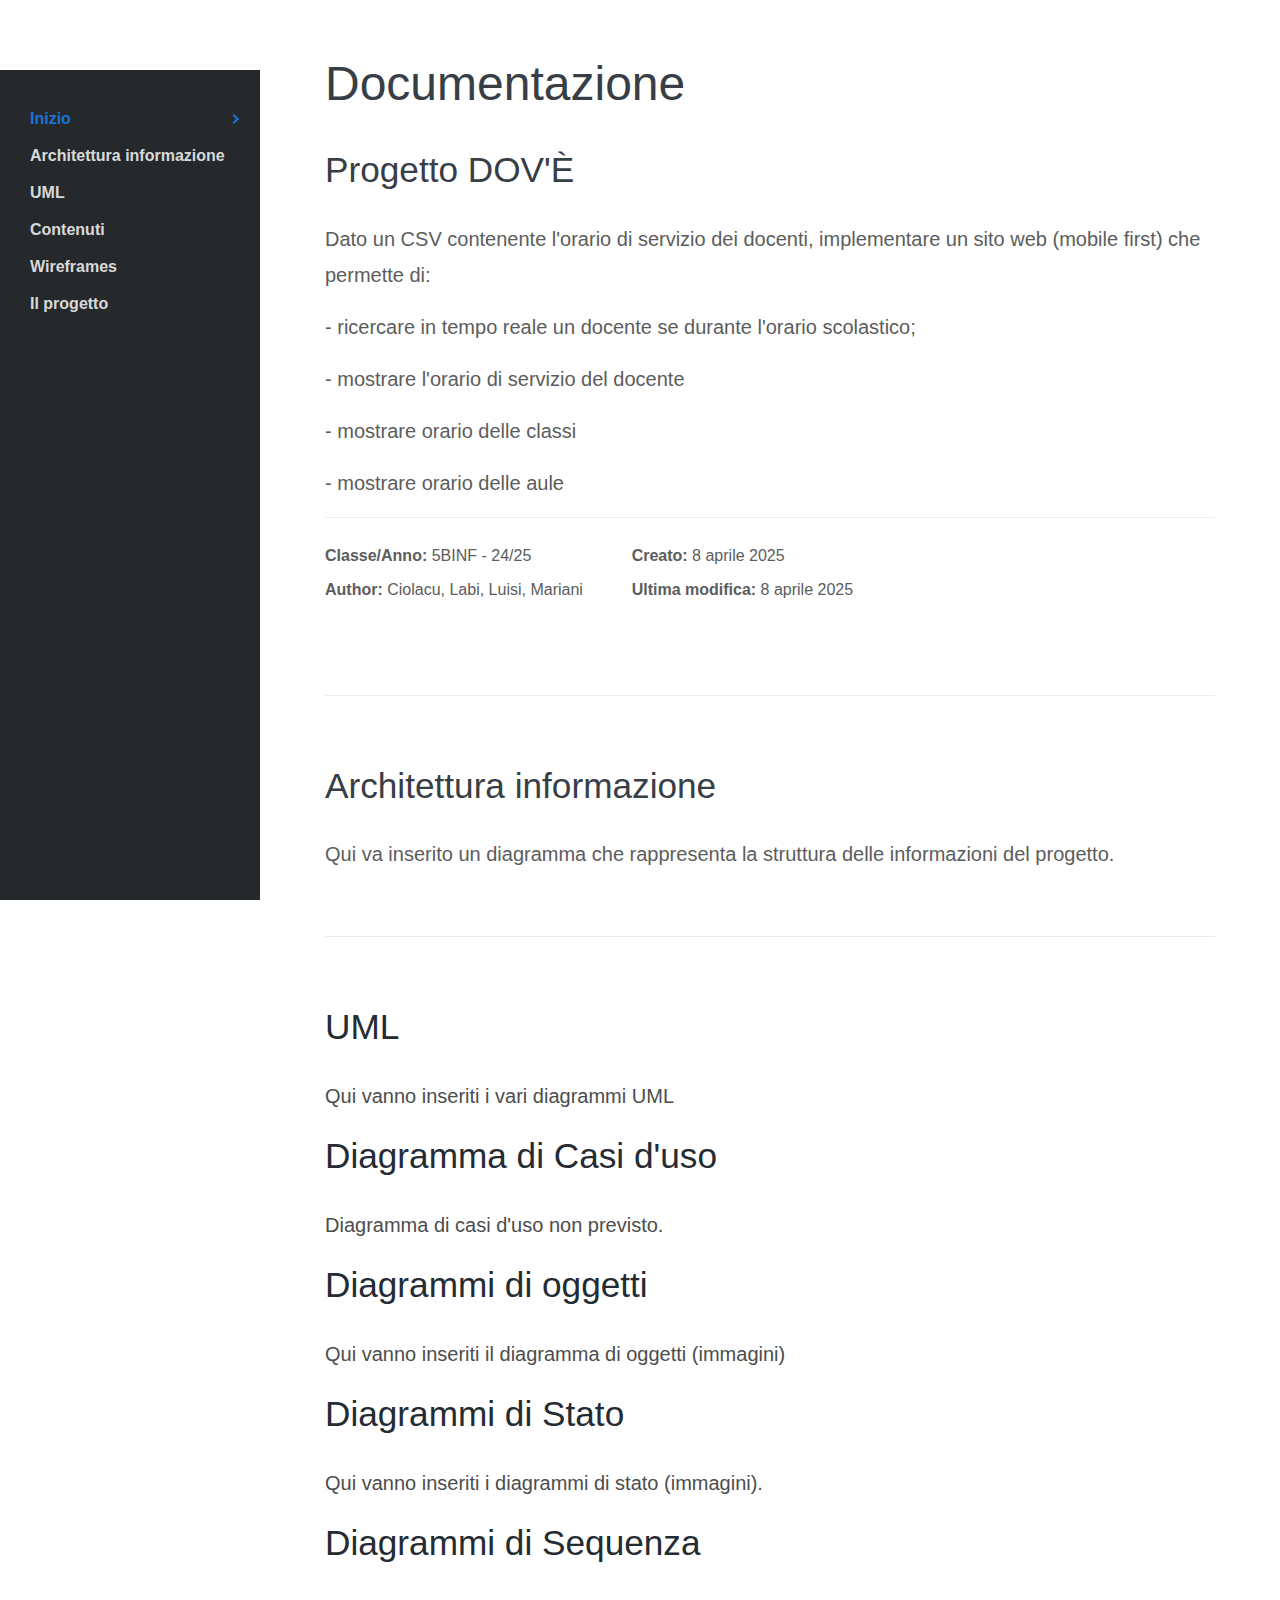
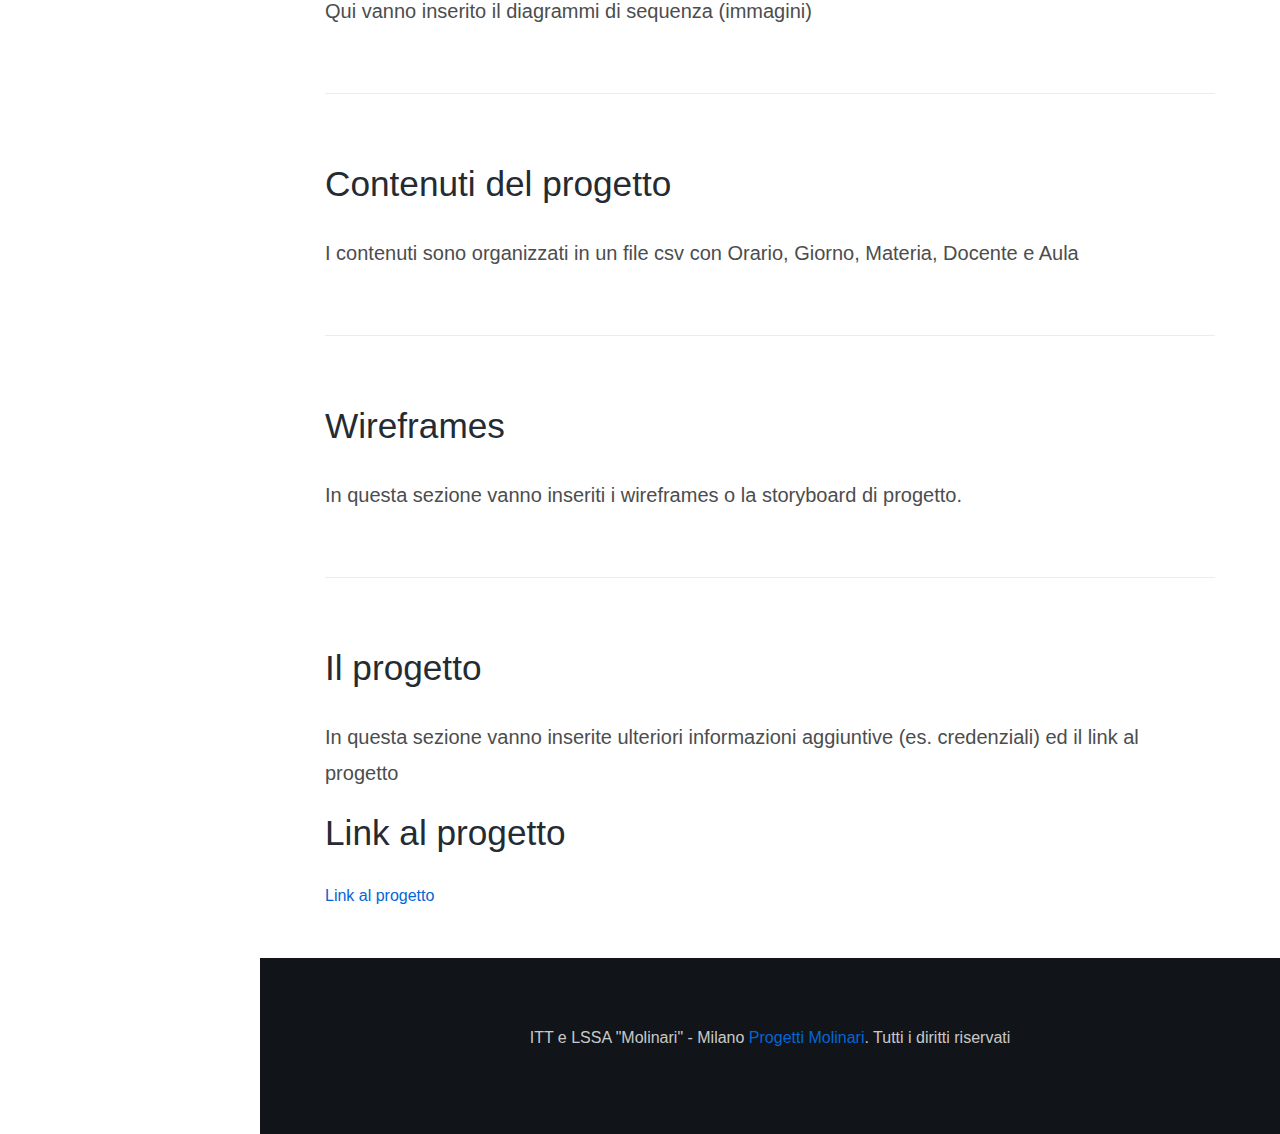
==== commit 3f5baff1: "contenuti" ====
--- a/iDocs-master/documentazione.html
+++ b/iDocs-master/documentazione.html
@@ -153,7 +153,7 @@
 
         <section id="contenuti">
           <h2>Contenuti del progetto</h2>
-          <p class="lead">In questa sezione vanno inseriti i contenuti, organizzati in tabella e con un numero di immagini significative</p>
+          <p class="lead">I contenuti sono organizzati in un file csv con Orario, Giorno, Materia, Docente e Aula</p>
 
         </section>
 
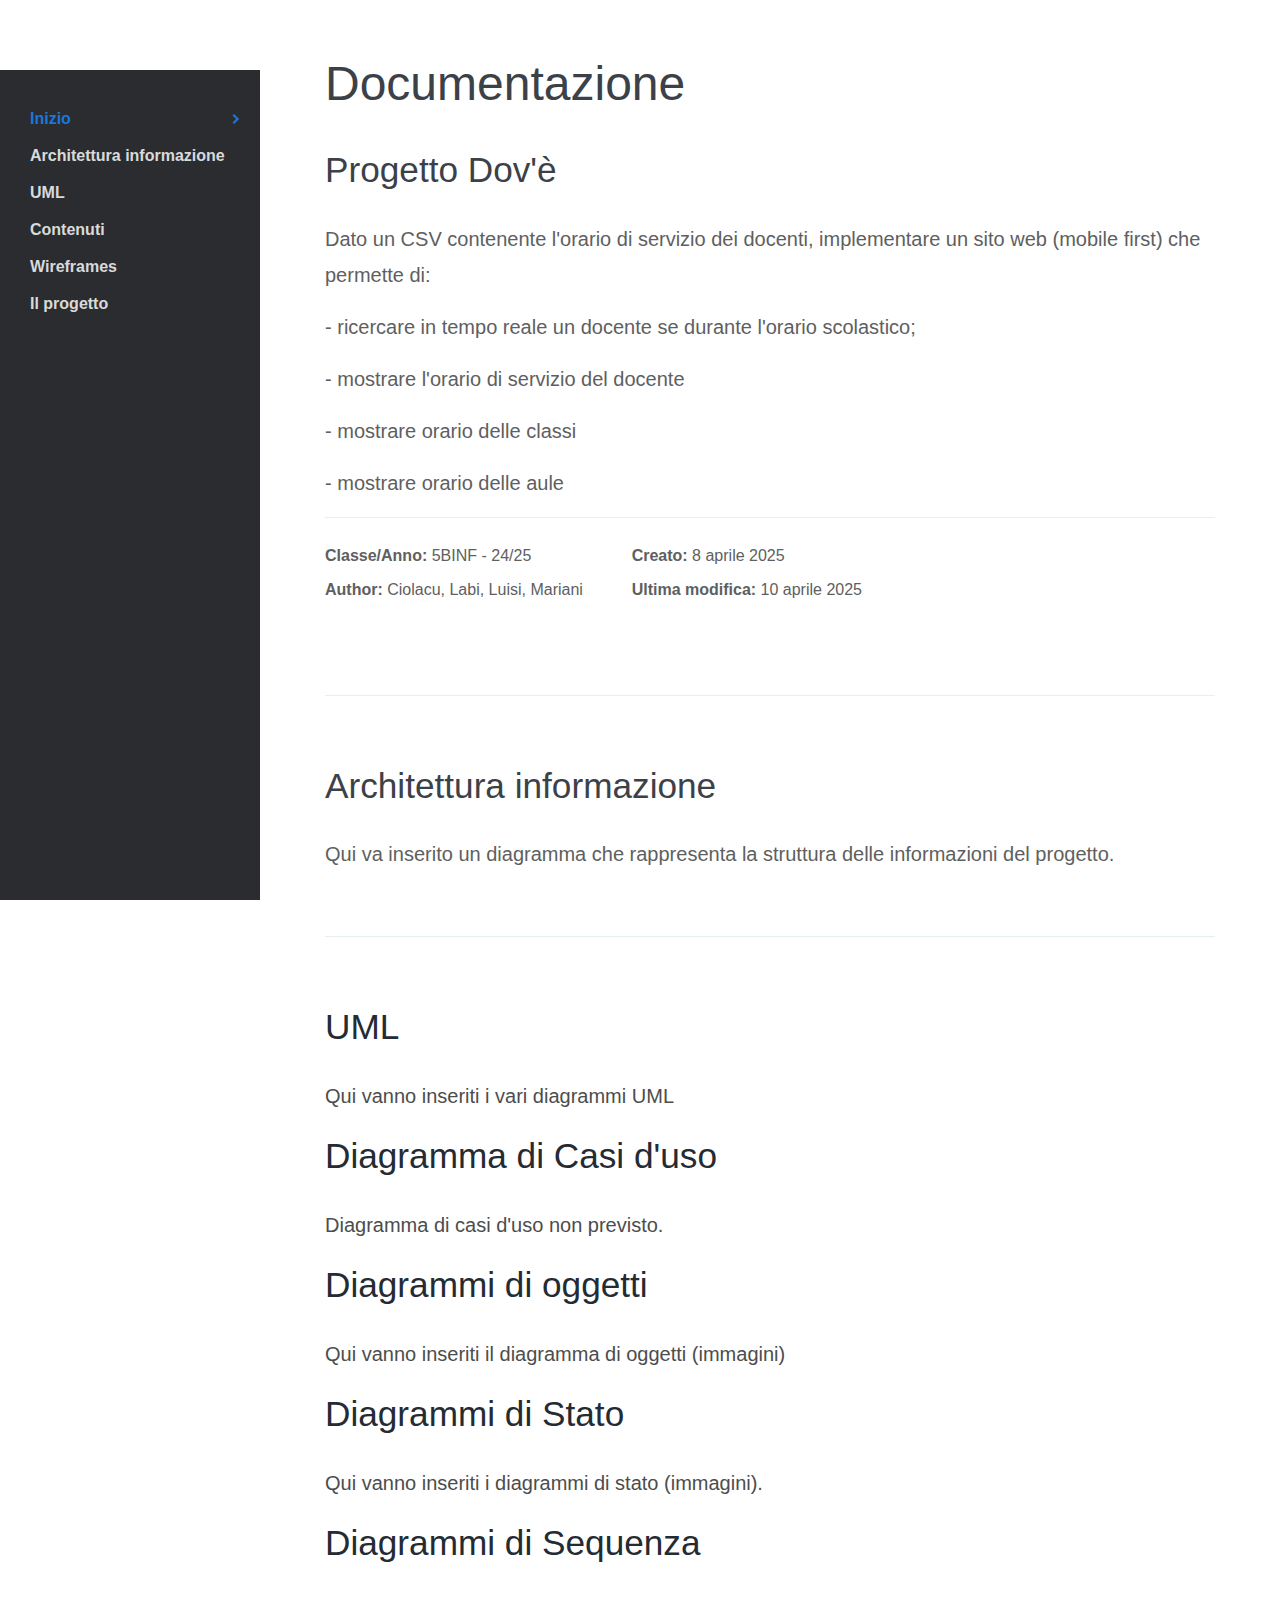
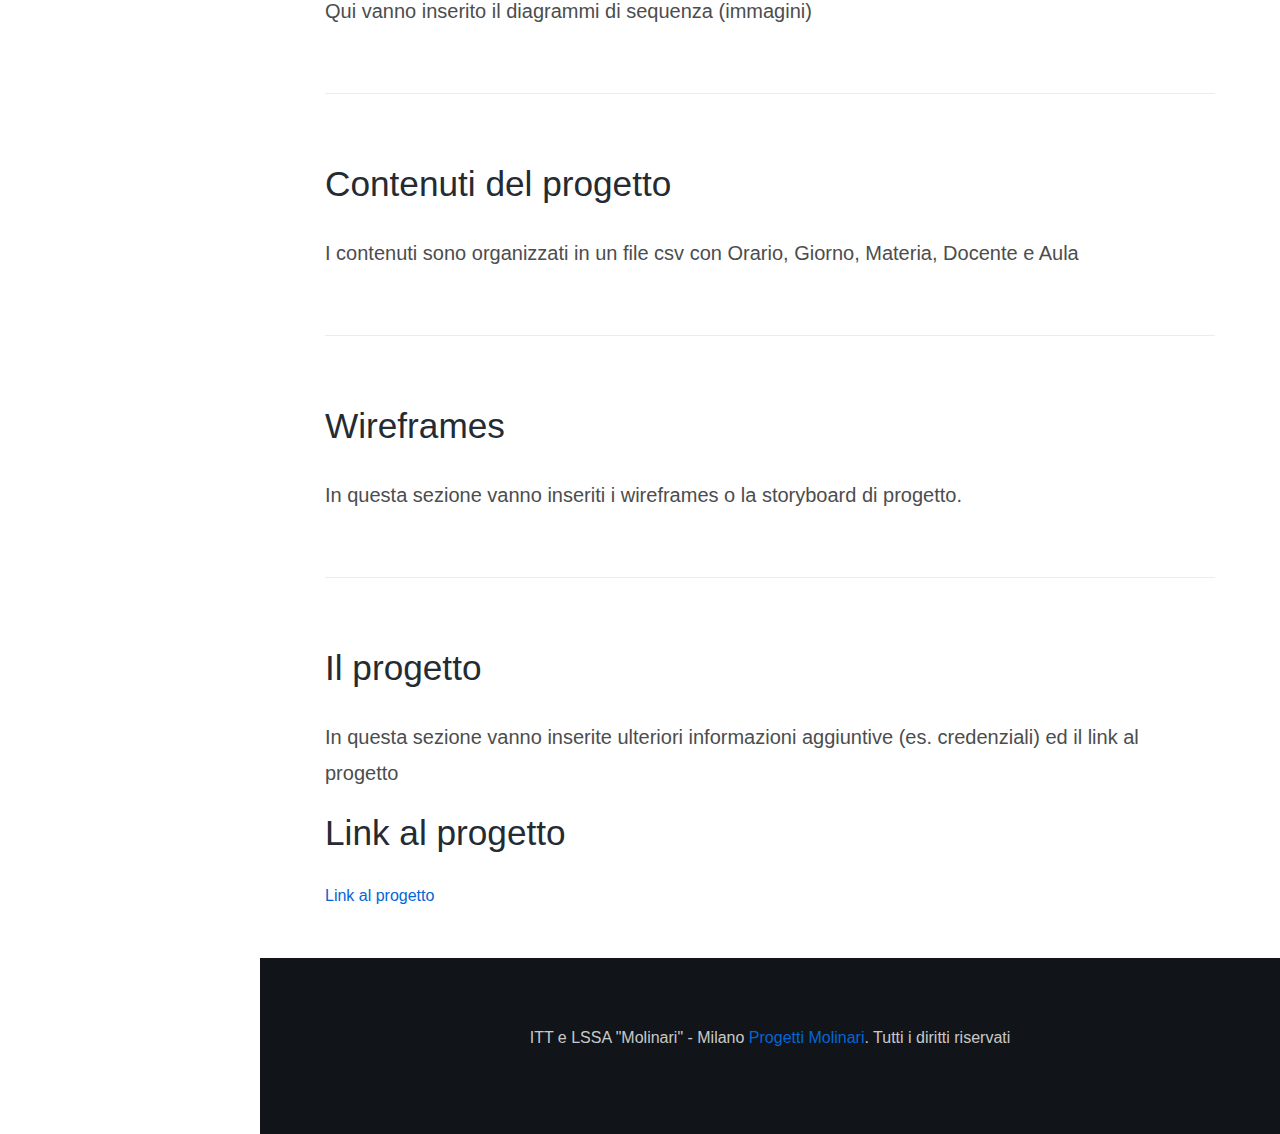
==== commit a094ddce: "ultima modifica e titolo" ====
--- a/iDocs-master/documentazione.html
+++ b/iDocs-master/documentazione.html
@@ -83,7 +83,7 @@
    
         <section id="start">
         <h1>Documentazione</h1>
-        <h2>Progetto DOV'È</h2>
+        <h2>Progetto Dov'è</h2>
         <p class="lead">Dato un CSV contenente l'orario di servizio dei docenti, implementare un sito web (mobile first) che permette di:</p>
         <p class="lead">- ricercare in tempo reale un docente se durante l'orario scolastico;</p>
         <p class="lead">- mostrare l'orario di servizio del docente</p>
@@ -101,7 +101,7 @@
 			<div class="col-sm-6 col-lg-4">
 				<ul class="list-unstyled">
 					<li><strong class="font-weight-700">Creato:</strong> 8 aprile 2025</li>
-					<li><strong>Ultima modifica:</strong> 8 aprile 2025</li>
+					<li><strong>Ultima modifica:</strong> 10 aprile 2025</li>
 				</ul>
 			</div>
 		</div>
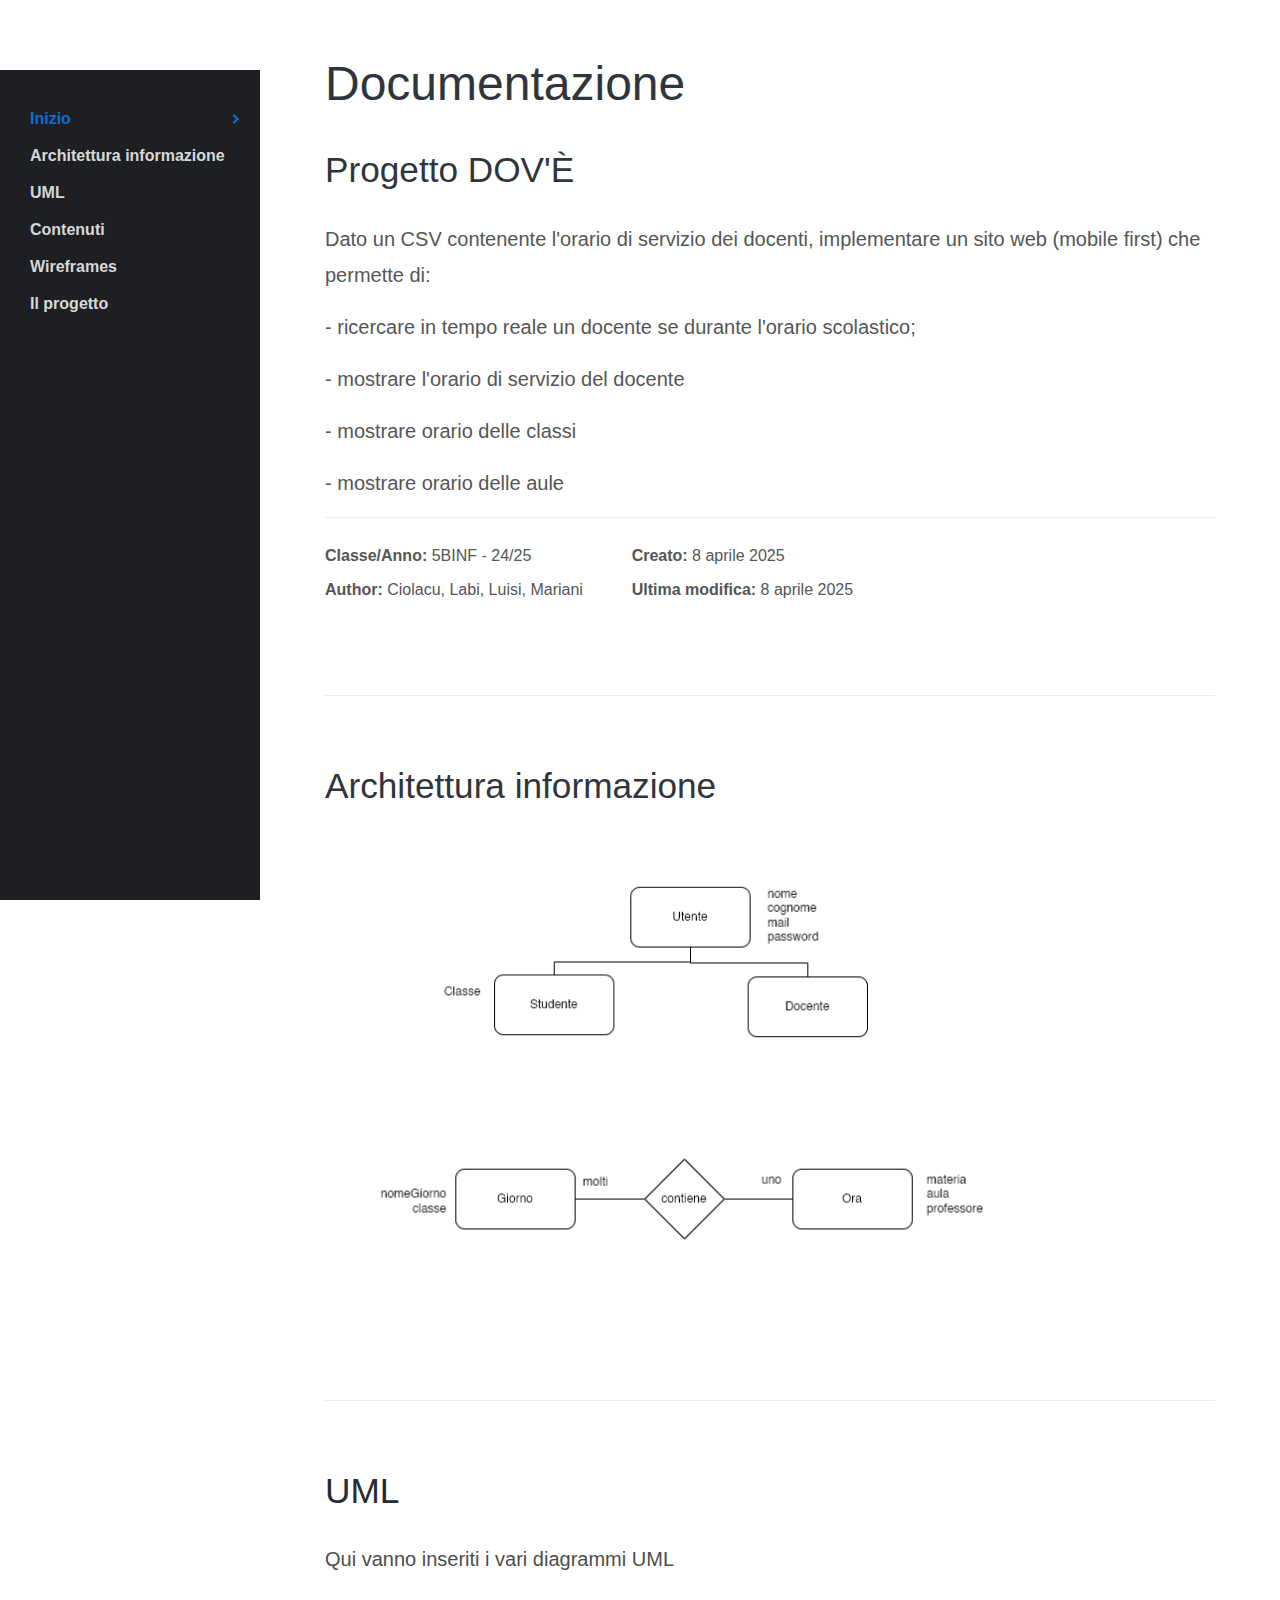
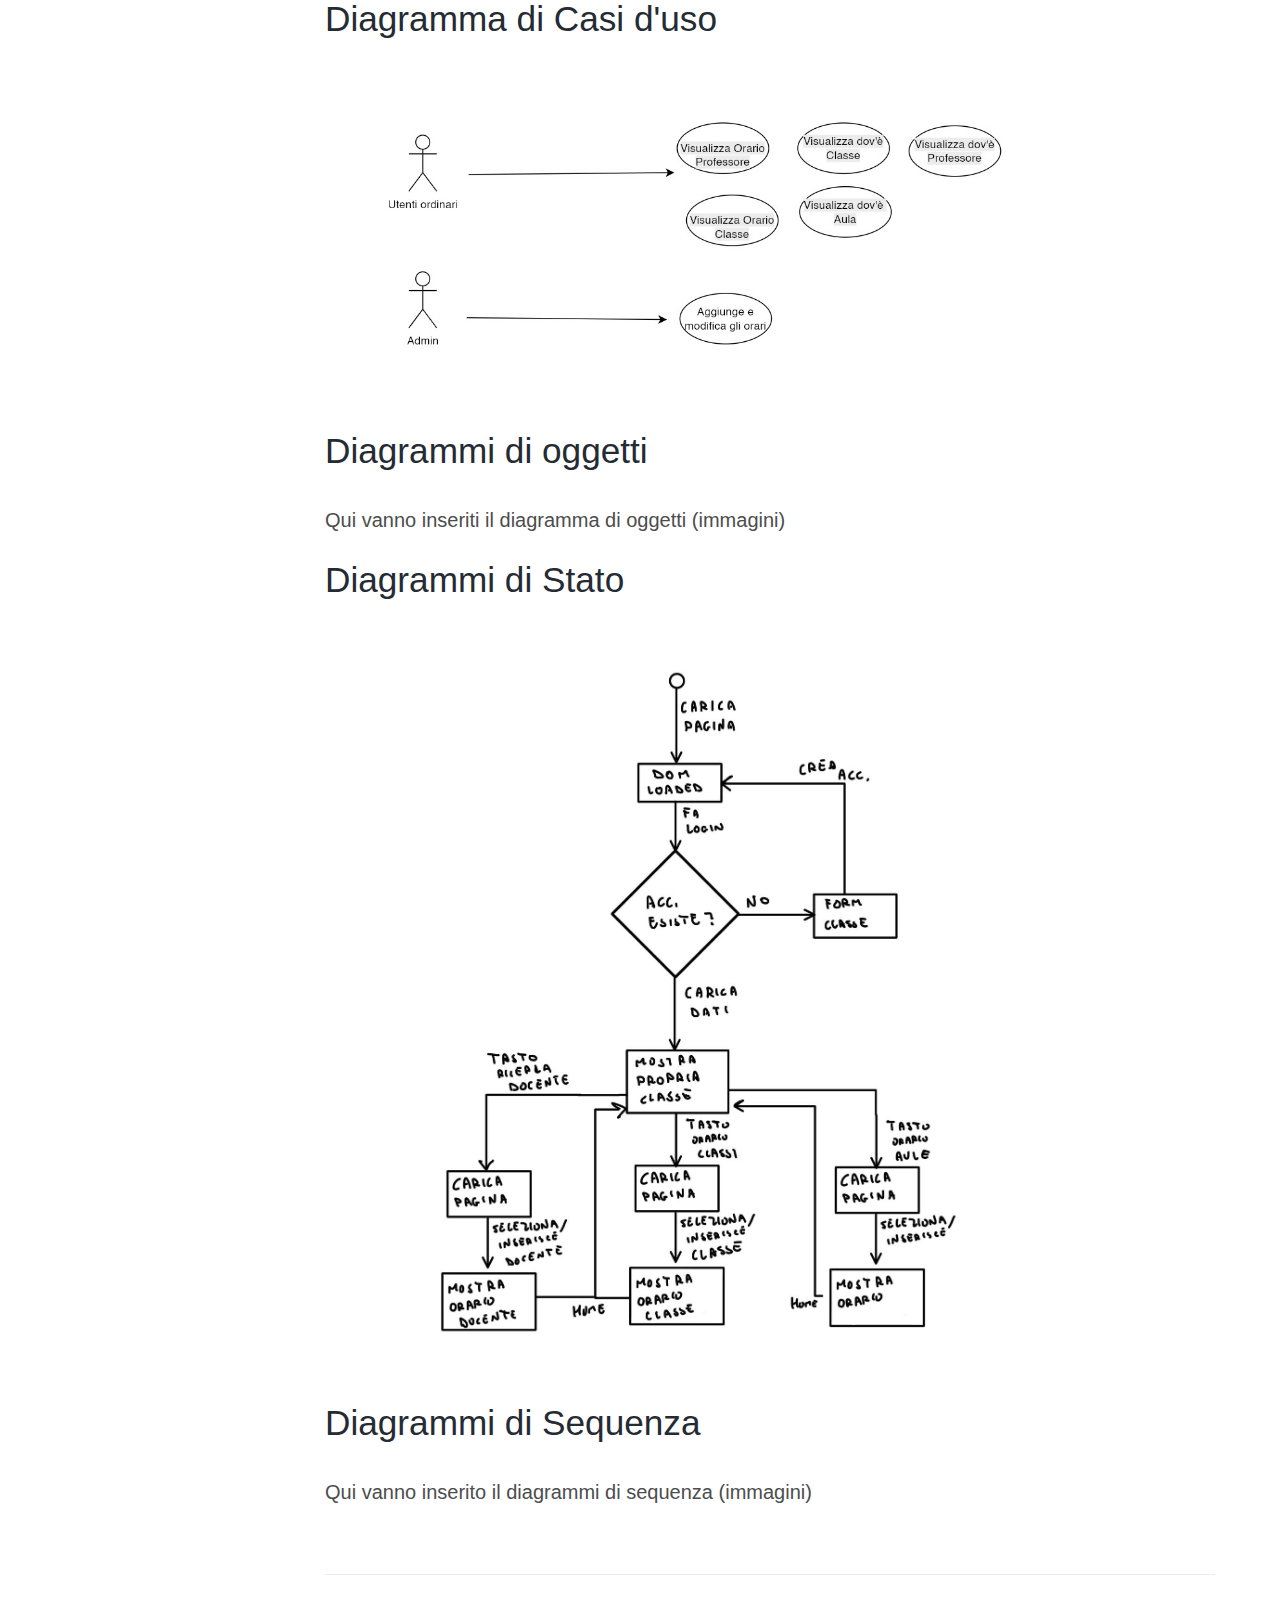
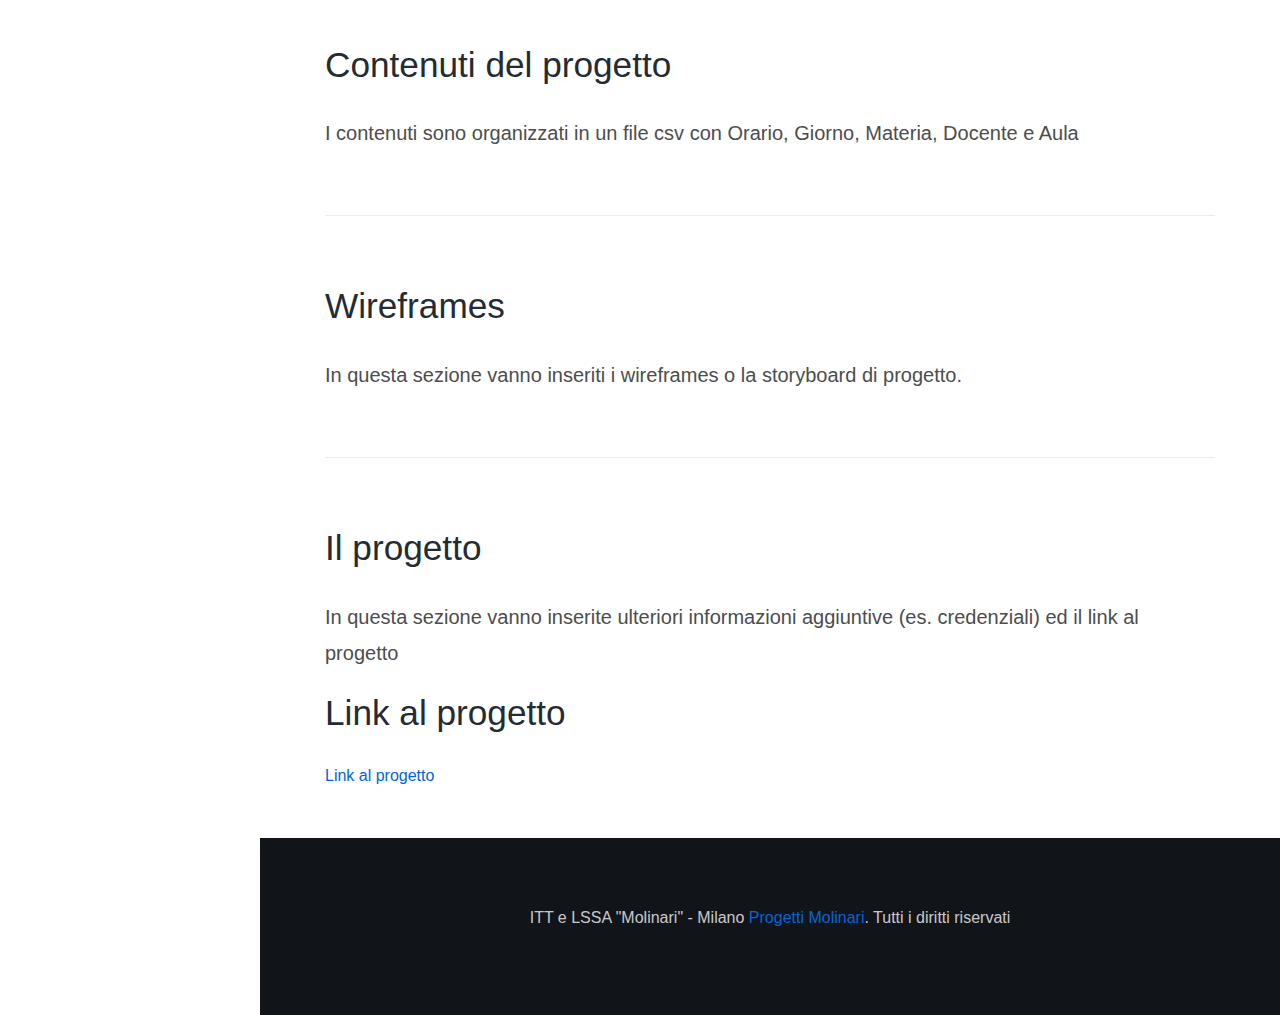
==== commit 5b13e4a1: "aggiunto diagramma di stato e schema er" ====
--- a/iDocs-master/documentazione.html
+++ b/iDocs-master/documentazione.html
@@ -83,7 +83,7 @@
    
         <section id="start">
         <h1>Documentazione</h1>
-        <h2>Progetto Dov'è</h2>
+        <h2>Progetto DOV'È</h2>
         <p class="lead">Dato un CSV contenente l'orario di servizio dei docenti, implementare un sito web (mobile first) che permette di:</p>
         <p class="lead">- ricercare in tempo reale un docente se durante l'orario scolastico;</p>
         <p class="lead">- mostrare l'orario di servizio del docente</p>
@@ -101,7 +101,7 @@
 			<div class="col-sm-6 col-lg-4">
 				<ul class="list-unstyled">
 					<li><strong class="font-weight-700">Creato:</strong> 8 aprile 2025</li>
-					<li><strong>Ultima modifica:</strong> 10 aprile 2025</li>
+					<li><strong>Ultima modifica:</strong> 8 aprile 2025</li>
 				</ul>
 			</div>
 		</div>
@@ -111,8 +111,7 @@
 
         <section id="architettura_informazione">
           <h2>Architettura informazione</h2>
-          <p class="lead">Qui va inserito un diagramma che rappresenta la struttura delle informazioni del progetto.</p>
-          
+            <img src="assets/images/schema er1.png" alt="">          
         </section>
         
 		<hr class="divider">
@@ -126,7 +125,7 @@
 
         <section id="umlcasiduso">
           <h2>Diagramma di Casi d'uso</h2>
-          <p class="lead">Diagramma di casi d'uso non previsto.</p>
+          <img src="assets/images/casi_duso.jpg" alt="">
           
           
         </section>
@@ -139,8 +138,7 @@
 
         <section id="umlstato">
           <h2>Diagrammi di Stato</h2>
-          <p class="lead">Qui vanno inseriti i diagrammi di stato (immagini). </p>          
-
+          <img src="assets/images/diagrammaStato.jpg" alt="">
         </section>
 
         <section id="umlsequenza">
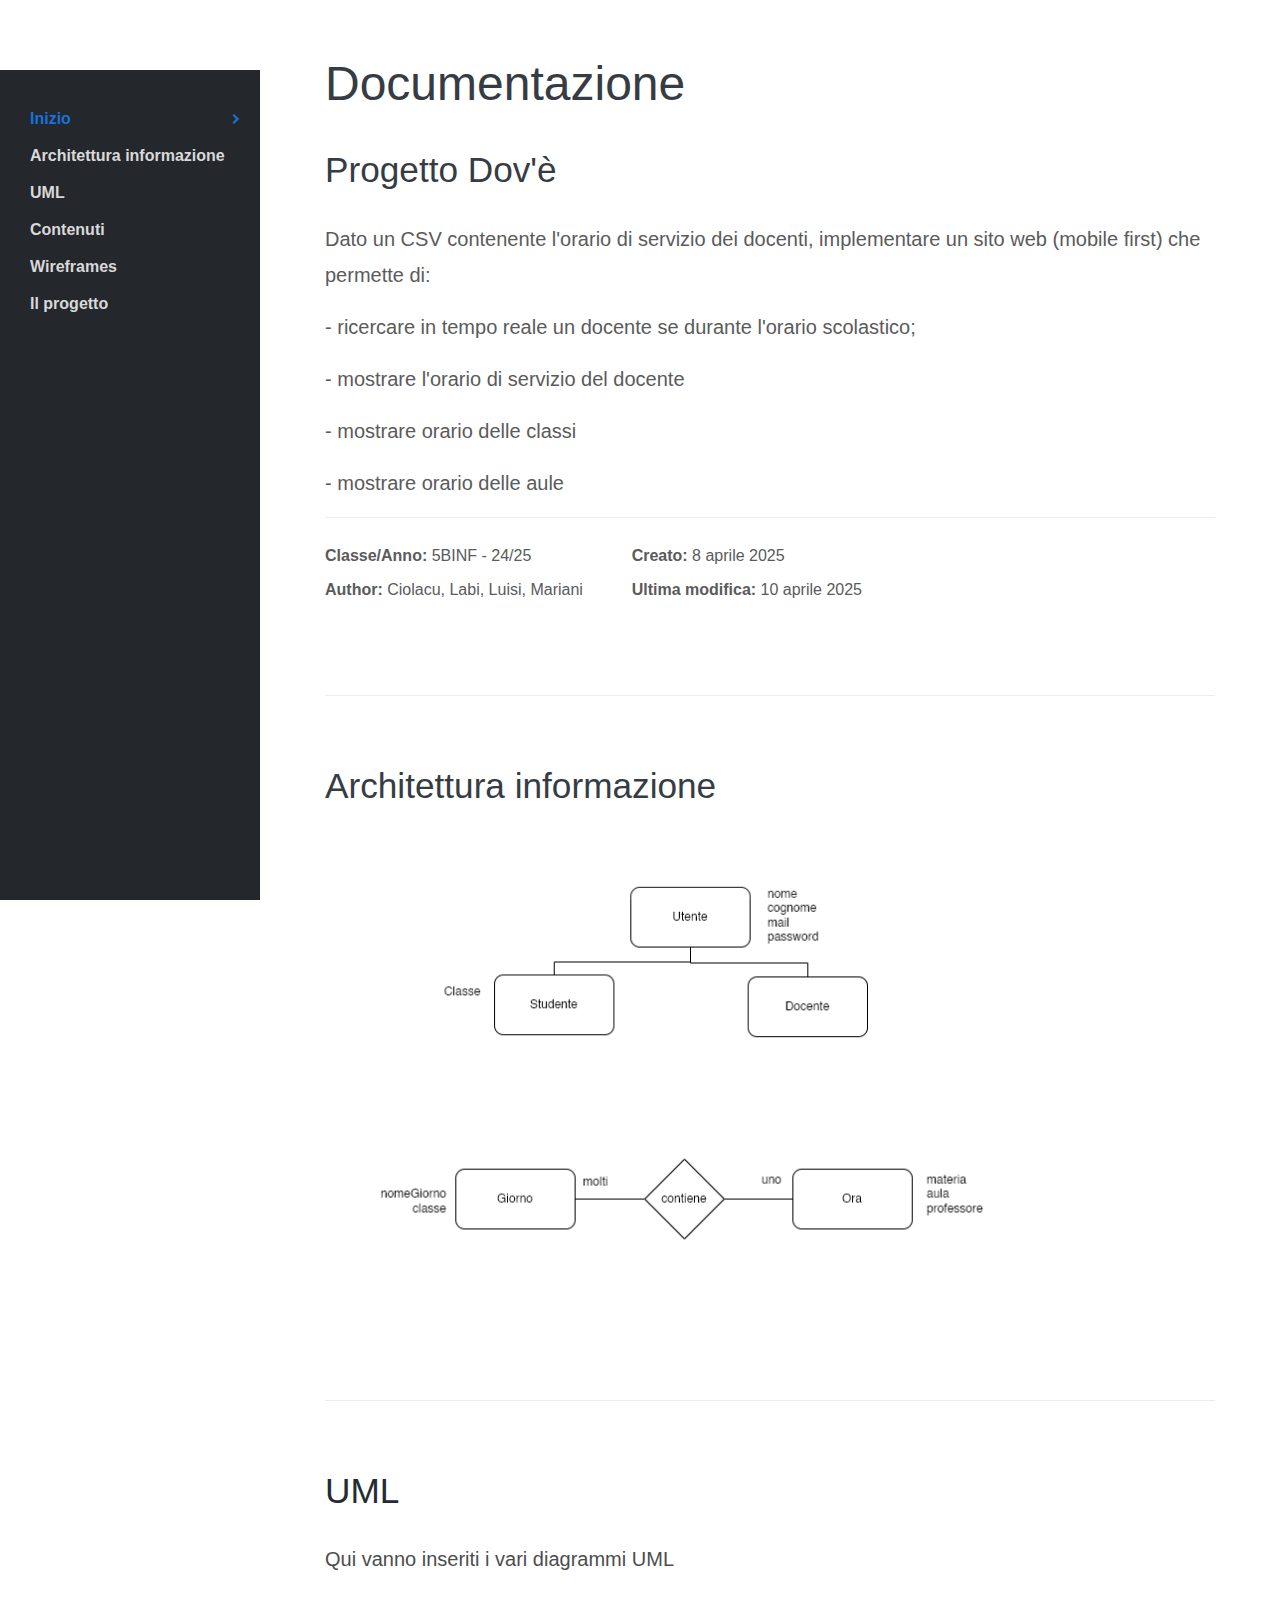
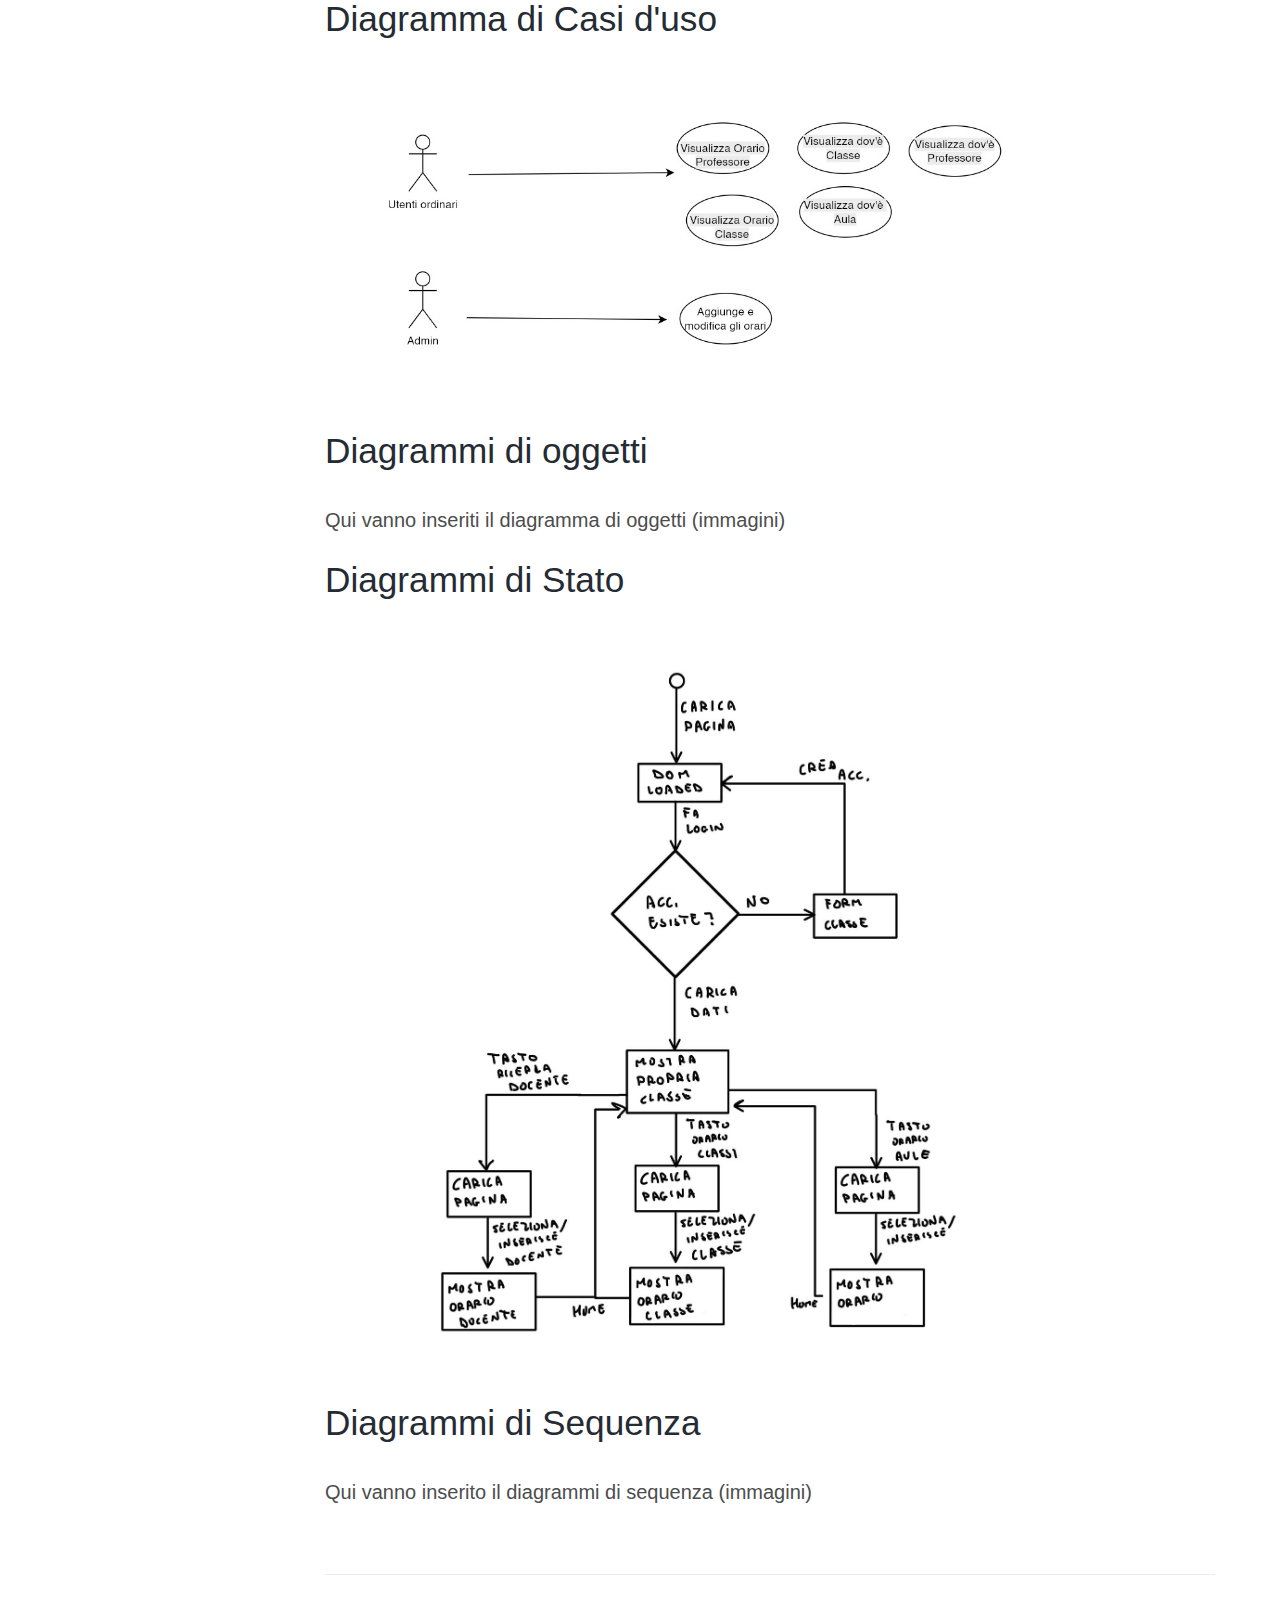
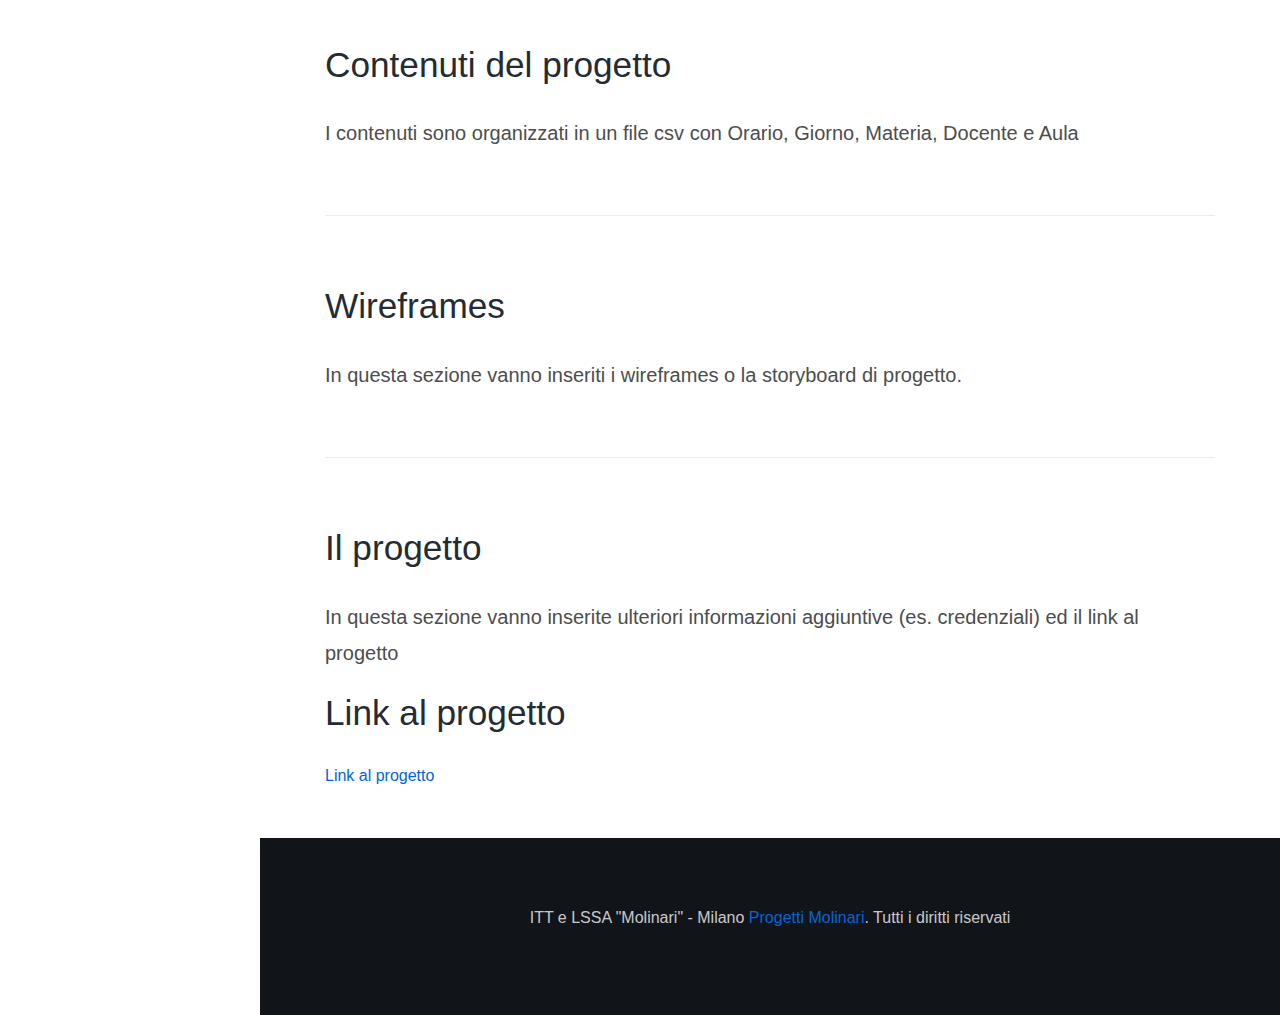
==== commit ebdfb3c7: "Merge branch 'main' of https://github.com/Luisi02/CiolacuLabiLuisiMarianiDov-" ====
--- a/iDocs-master/documentazione.html
+++ b/iDocs-master/documentazione.html
@@ -83,7 +83,7 @@
    
         <section id="start">
         <h1>Documentazione</h1>
-        <h2>Progetto DOV'È</h2>
+        <h2>Progetto Dov'è</h2>
         <p class="lead">Dato un CSV contenente l'orario di servizio dei docenti, implementare un sito web (mobile first) che permette di:</p>
         <p class="lead">- ricercare in tempo reale un docente se durante l'orario scolastico;</p>
         <p class="lead">- mostrare l'orario di servizio del docente</p>
@@ -101,7 +101,7 @@
 			<div class="col-sm-6 col-lg-4">
 				<ul class="list-unstyled">
 					<li><strong class="font-weight-700">Creato:</strong> 8 aprile 2025</li>
-					<li><strong>Ultima modifica:</strong> 8 aprile 2025</li>
+					<li><strong>Ultima modifica:</strong> 10 aprile 2025</li>
 				</ul>
 			</div>
 		</div>
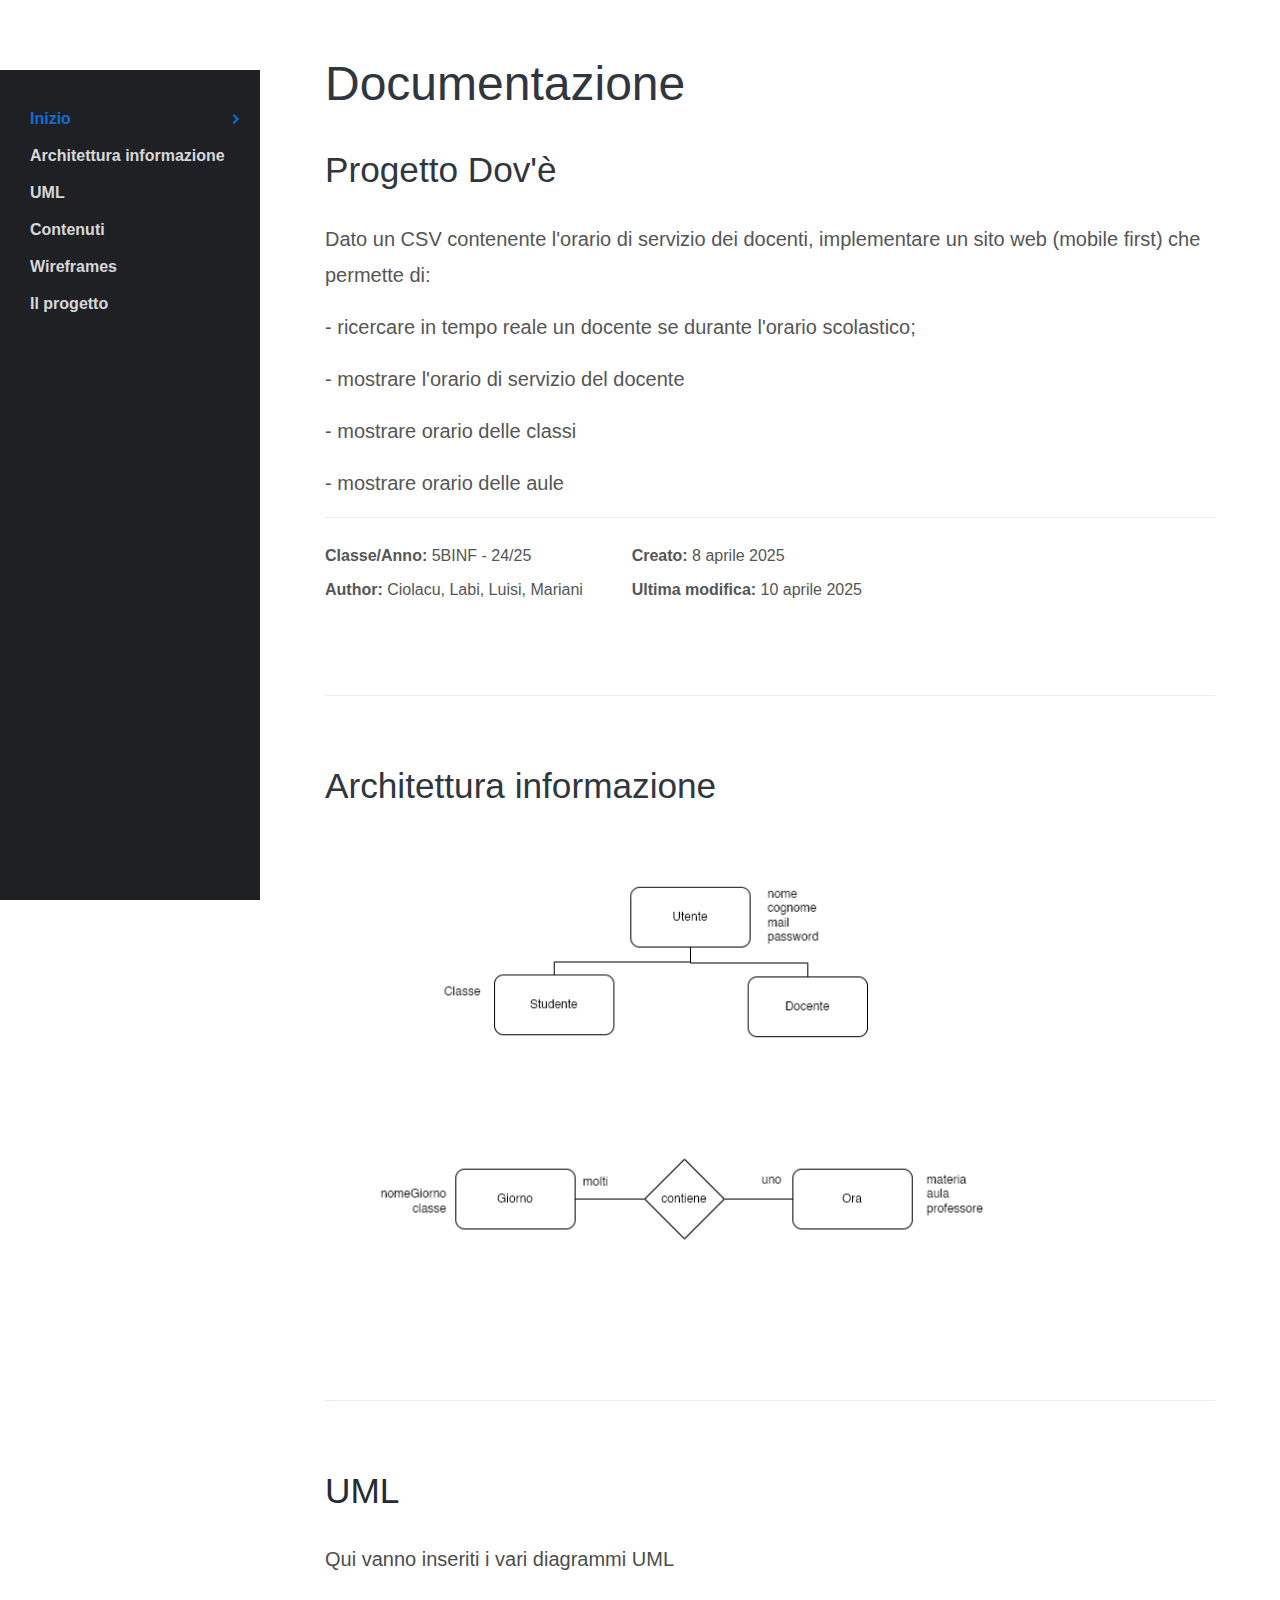
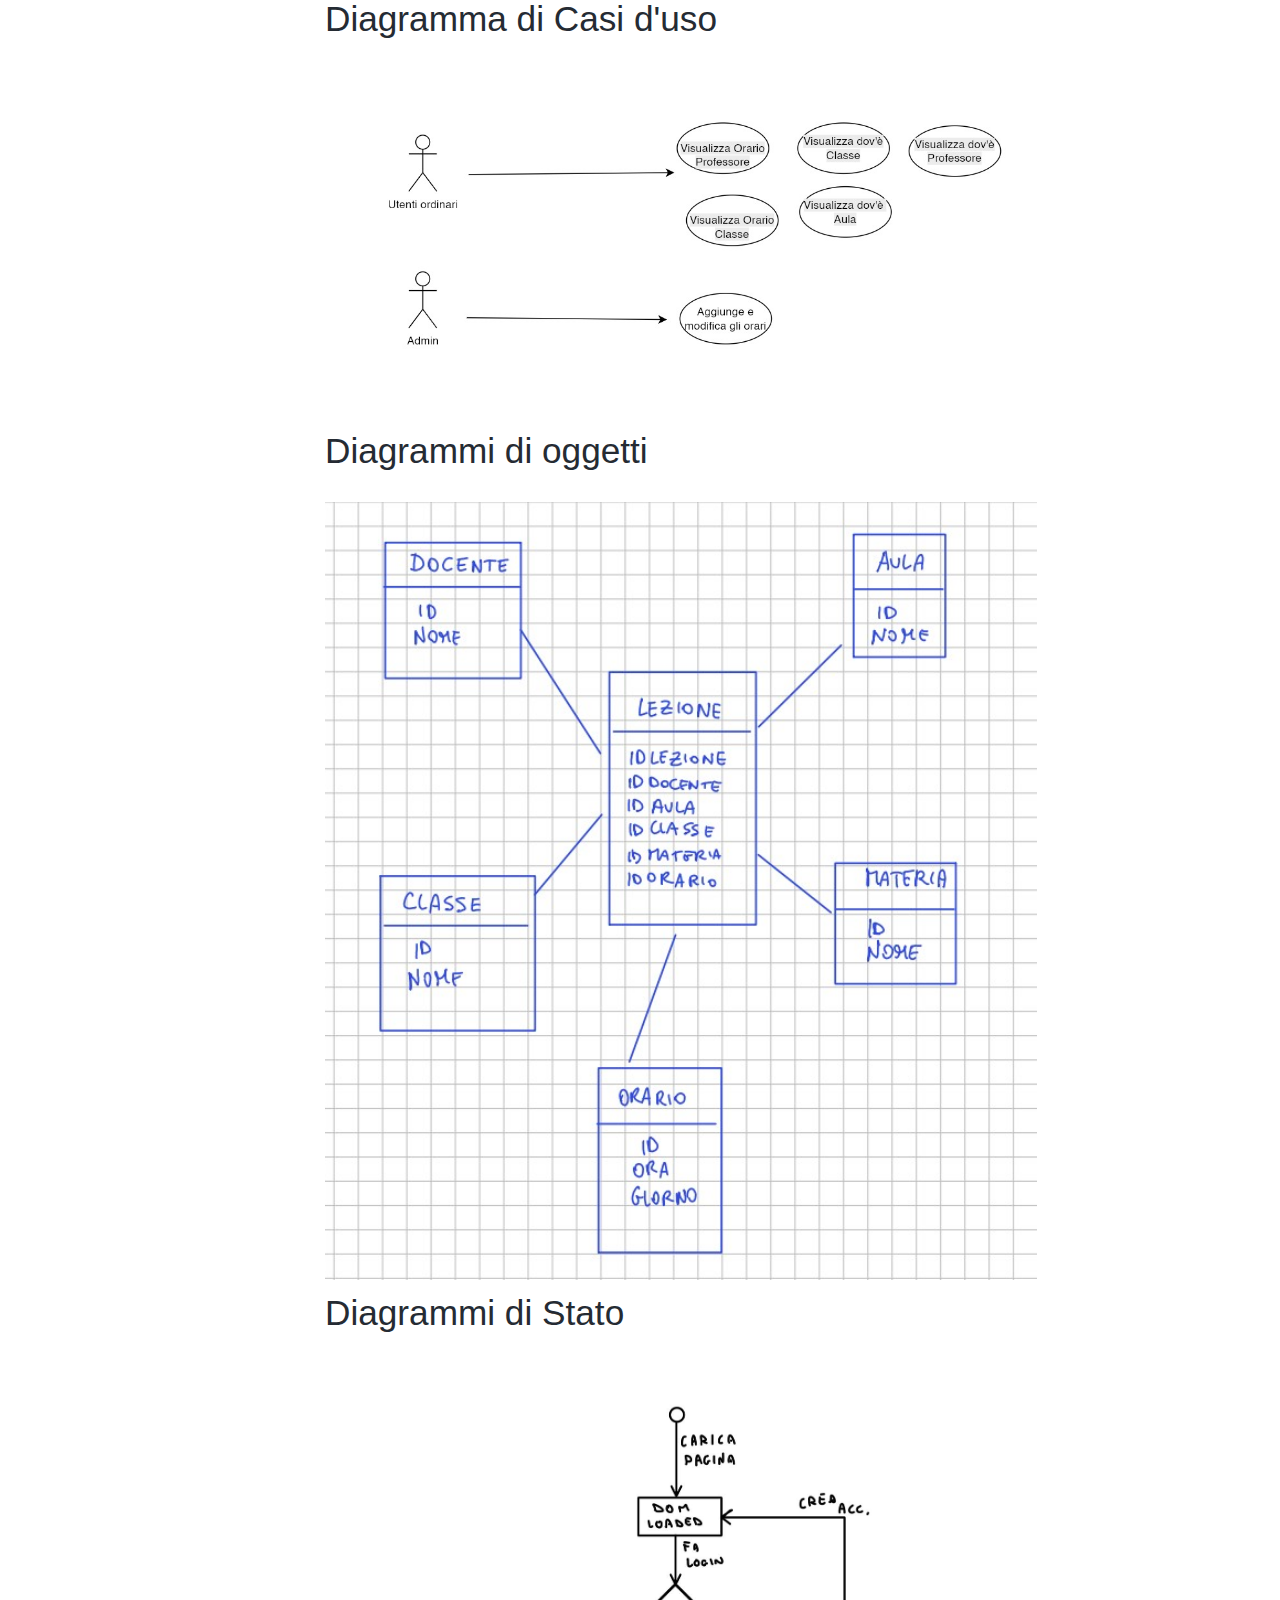
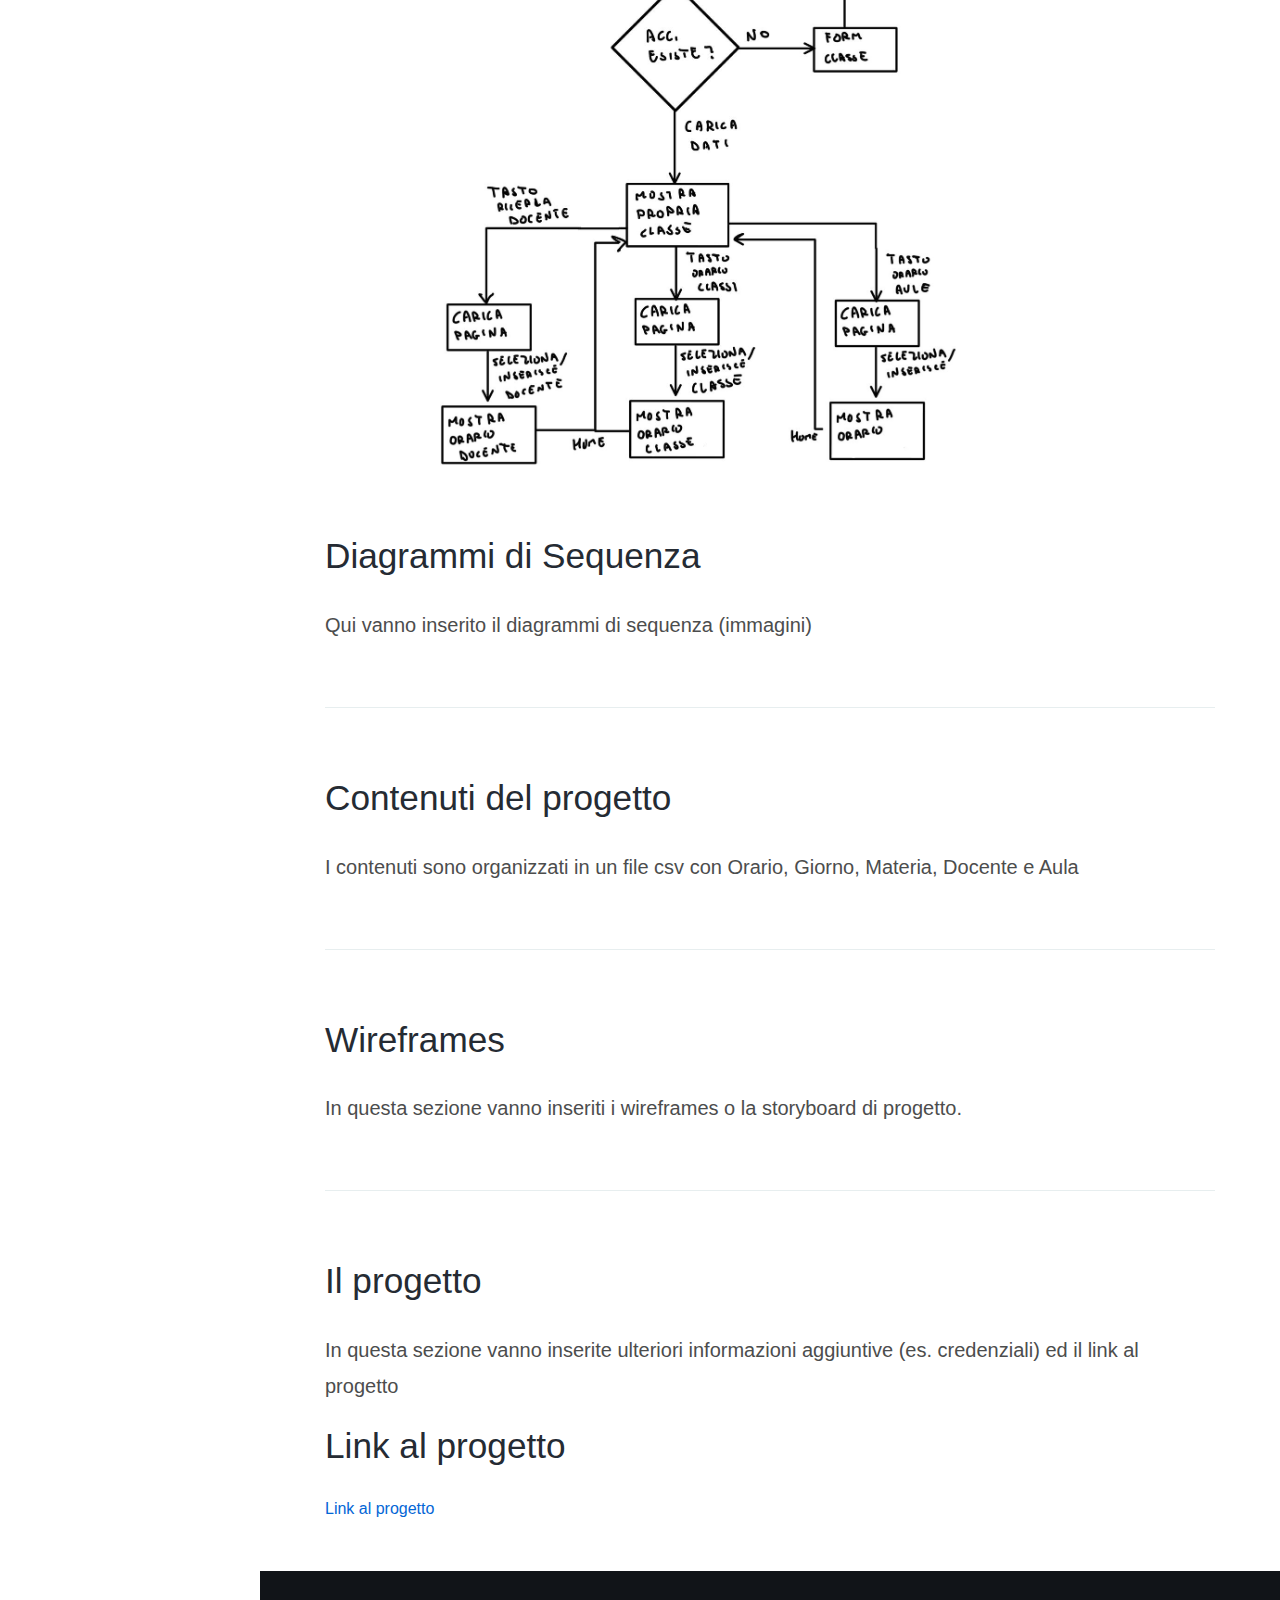
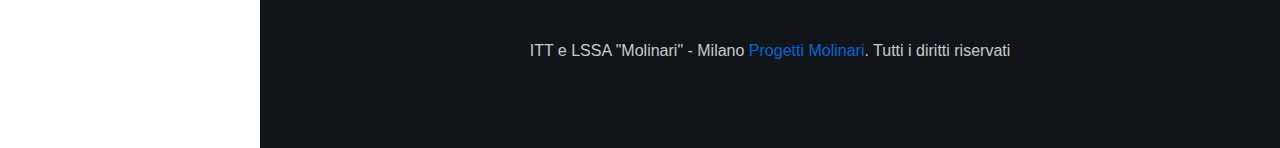
==== commit e40422f4: "diagramma oggetti" ====
--- a/iDocs-master/documentazione.html
+++ b/iDocs-master/documentazione.html
@@ -132,7 +132,7 @@
 
         <section id="umloggetti">
           <h2>Diagrammi di oggetti</h2>
-          <p class="lead">Qui vanno inseriti il diagramma di oggetti (immagini)</p>          
+          <img src="assets/images/diagramma_oggetti.jpg" alt="">          
 
         </section>
 
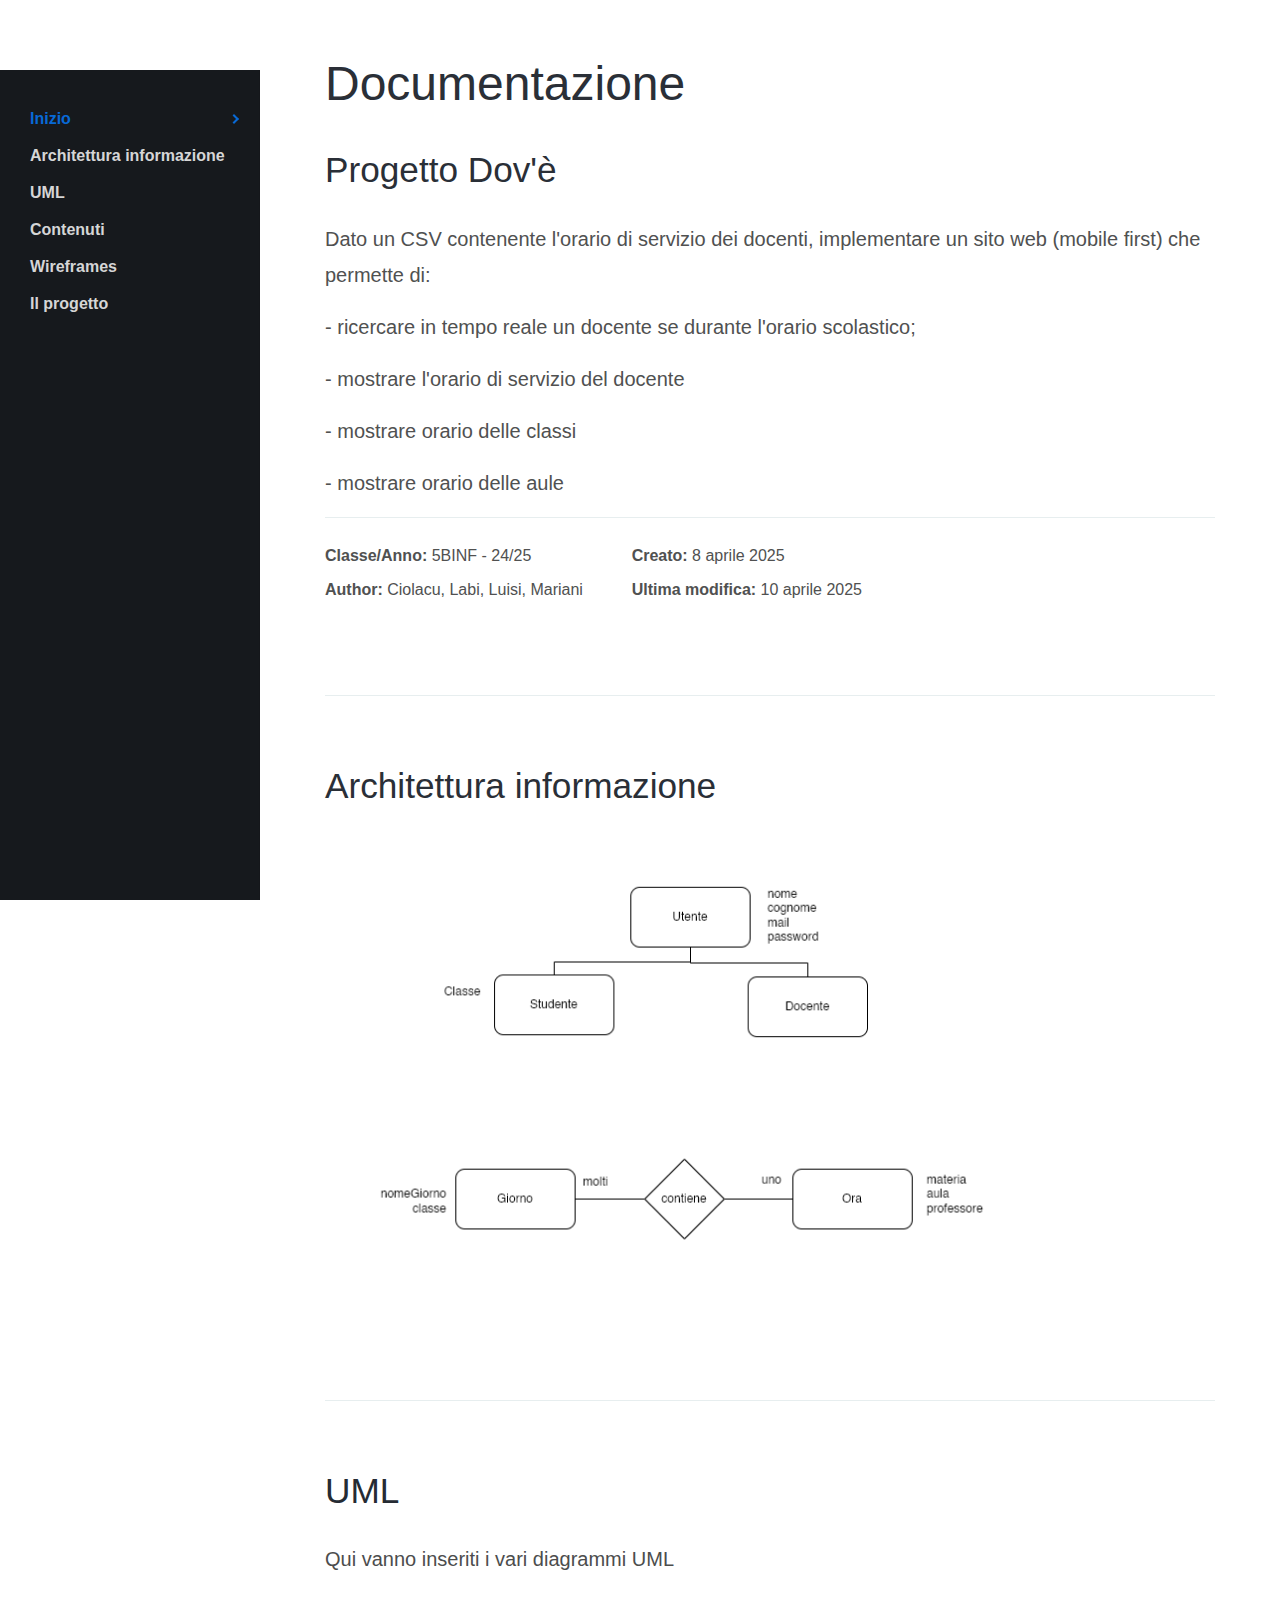
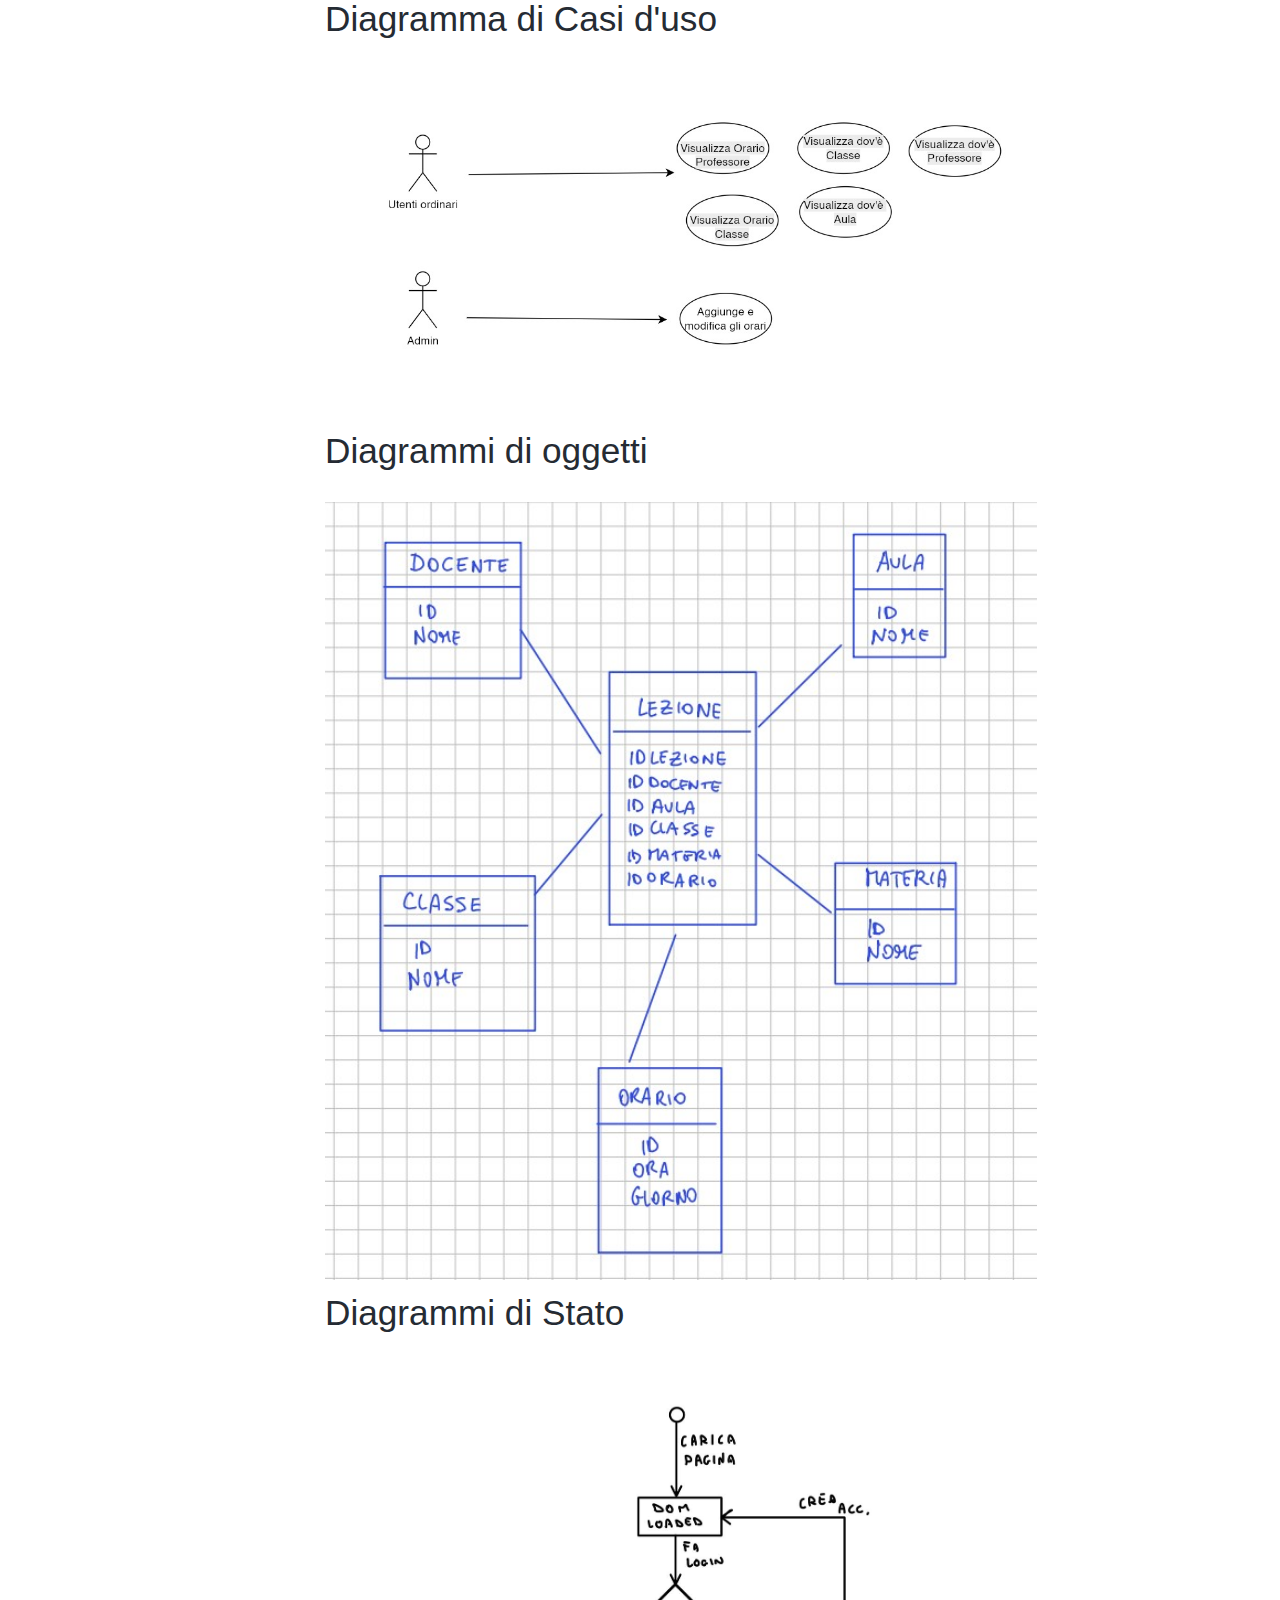
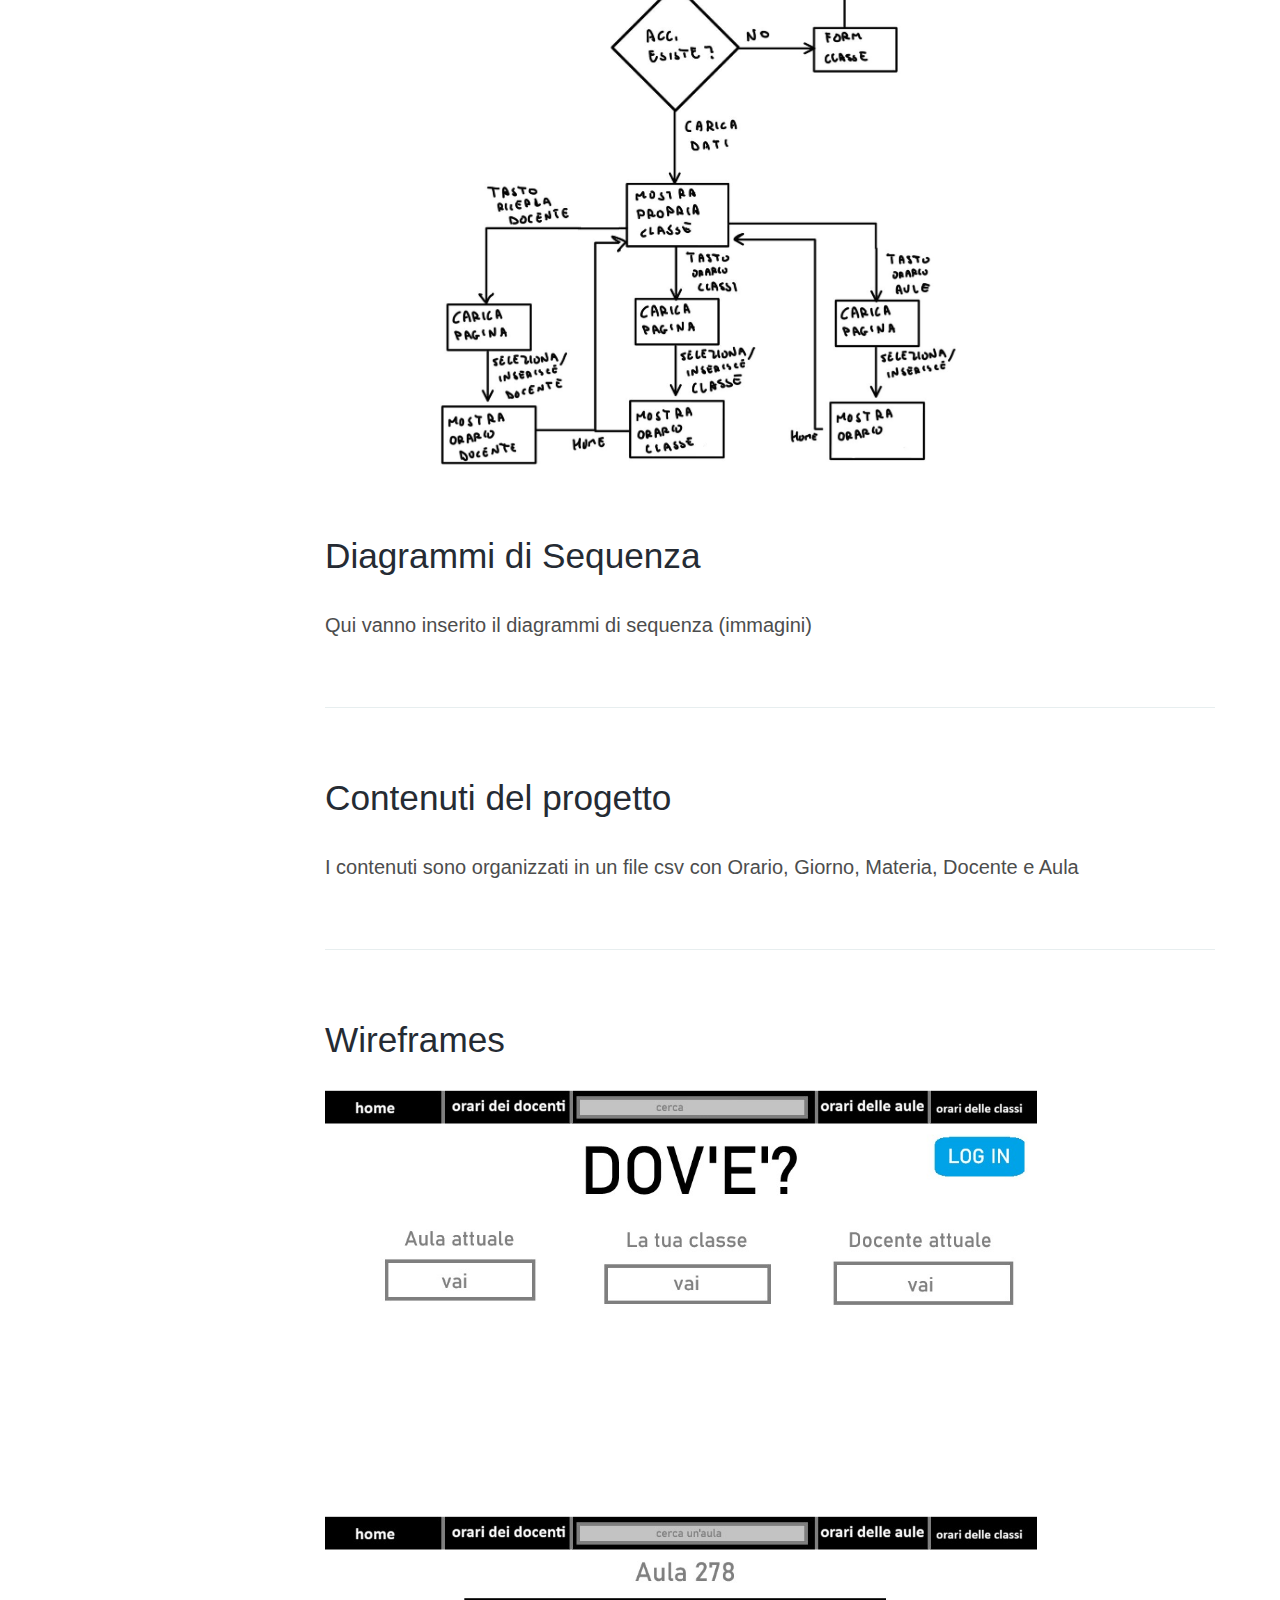
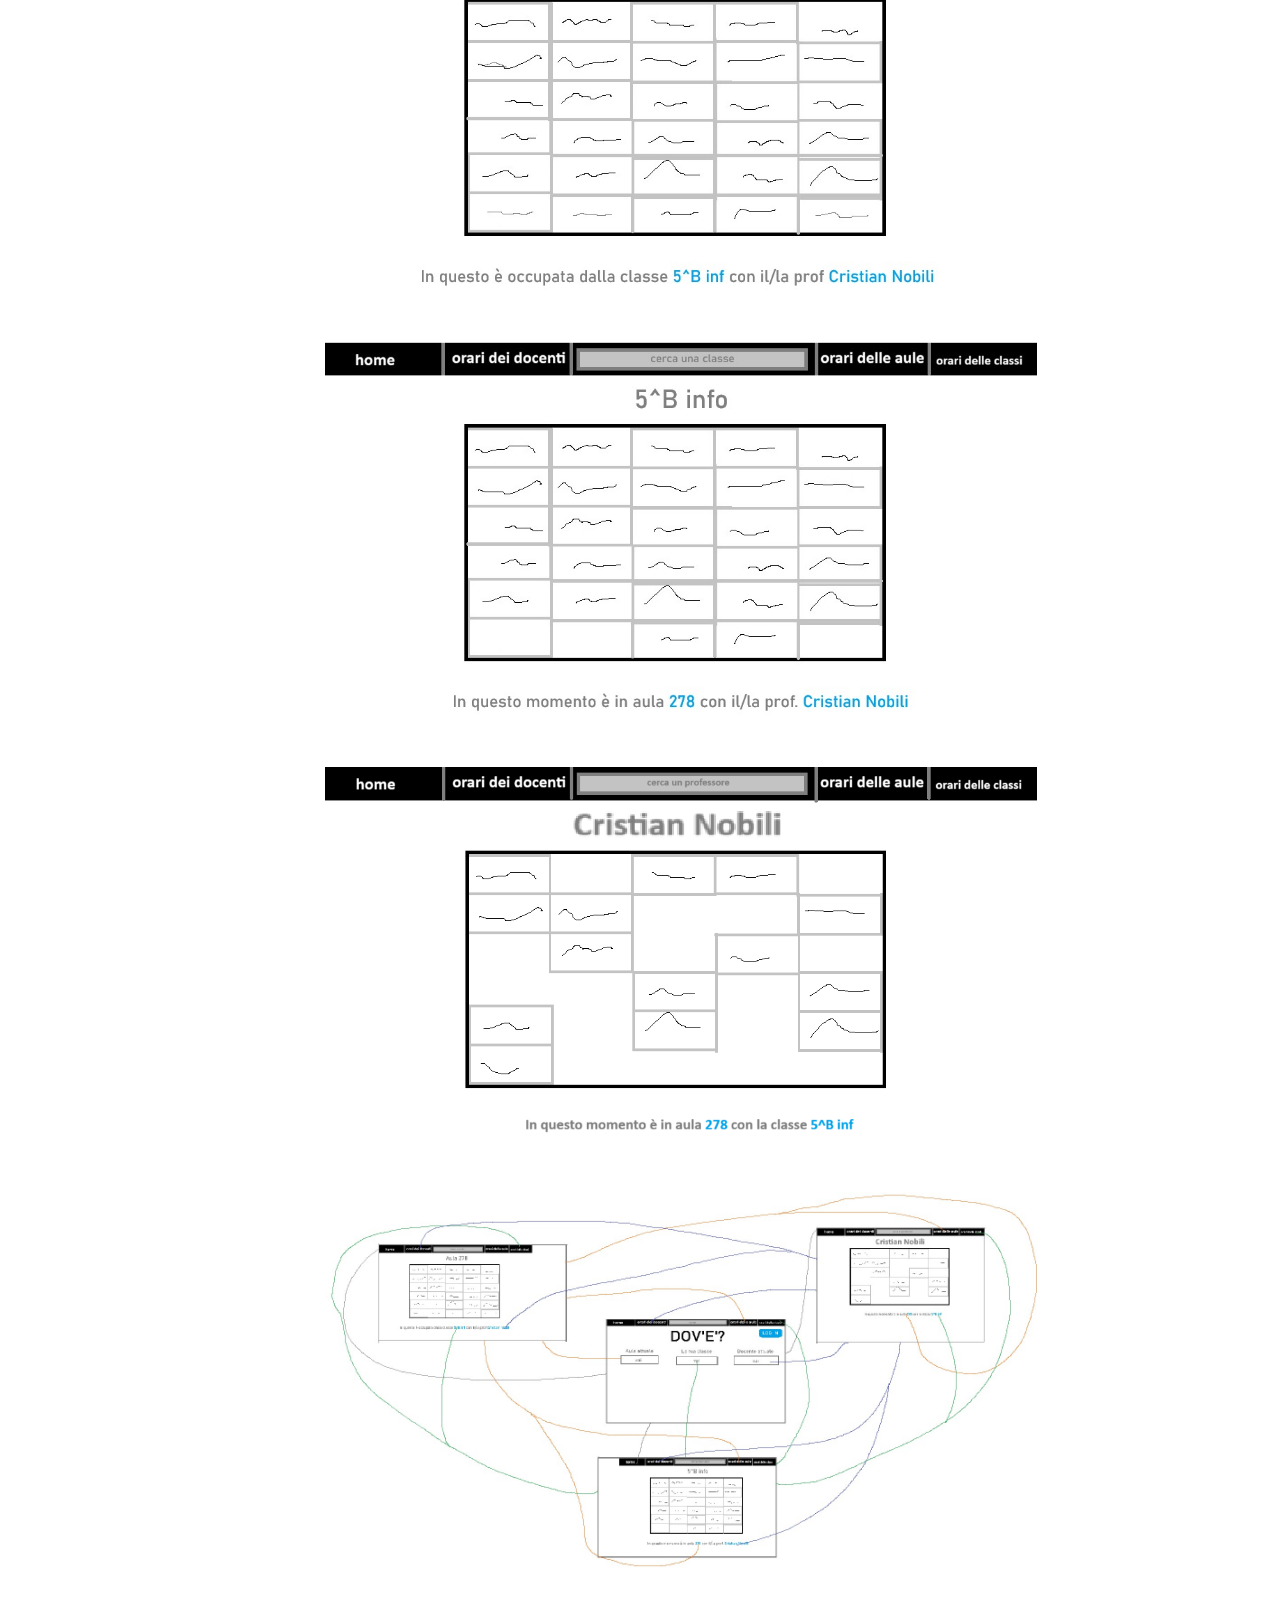
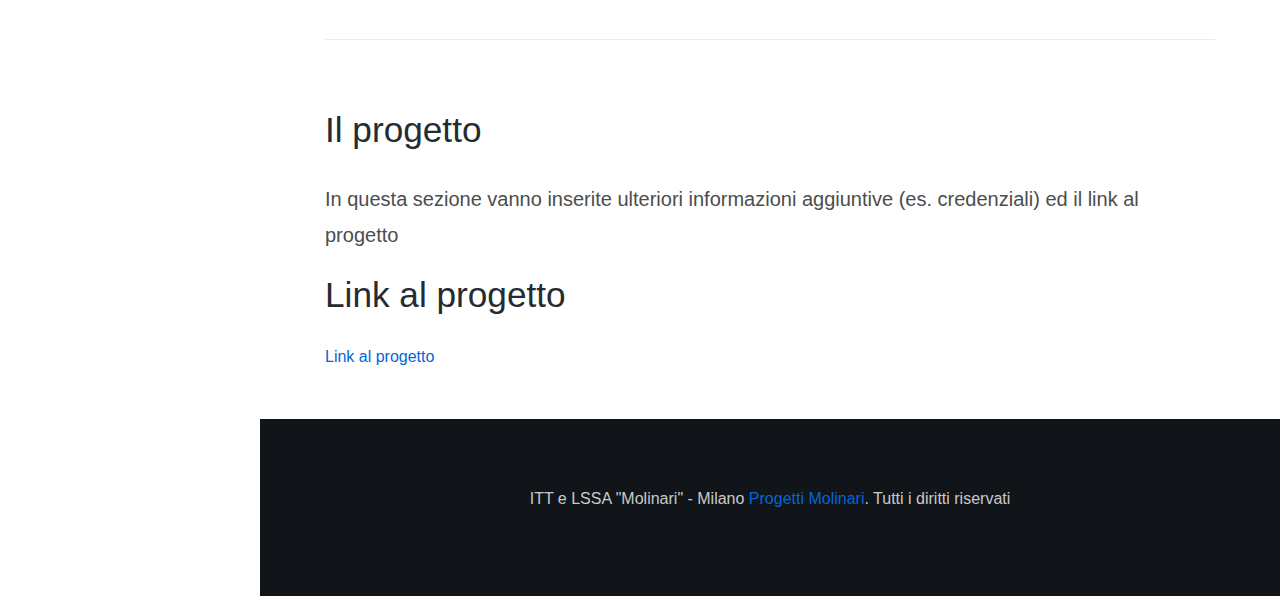
==== commit 47333492: "wireframe e storyboard" ====
--- a/iDocs-master/documentazione.html
+++ b/iDocs-master/documentazione.html
@@ -159,9 +159,15 @@
 
         <section id="wireframes">
           <h2>Wireframes</h2>
-          <p class="lead">In questa sezione vanno inseriti i wireframes o la storyboard di progetto.</p>
+          <img src="assets/images/dov'è Home.jpg" alt="">
+          <img src="assets/images/dov'è Orario aula.jpg" alt="">
+          <img src="assets/images/dov'è Orario classe.jpg" alt="">
+          <img src="assets/images/dov'è Orario docente.png" alt="">
+          <img src="assets/images/dov'è Storyboard.jpg" alt="">
 
            <hr class="divider">
+
+        </section>
 
           <section id="progetto">
           <h2>Il progetto</h2>
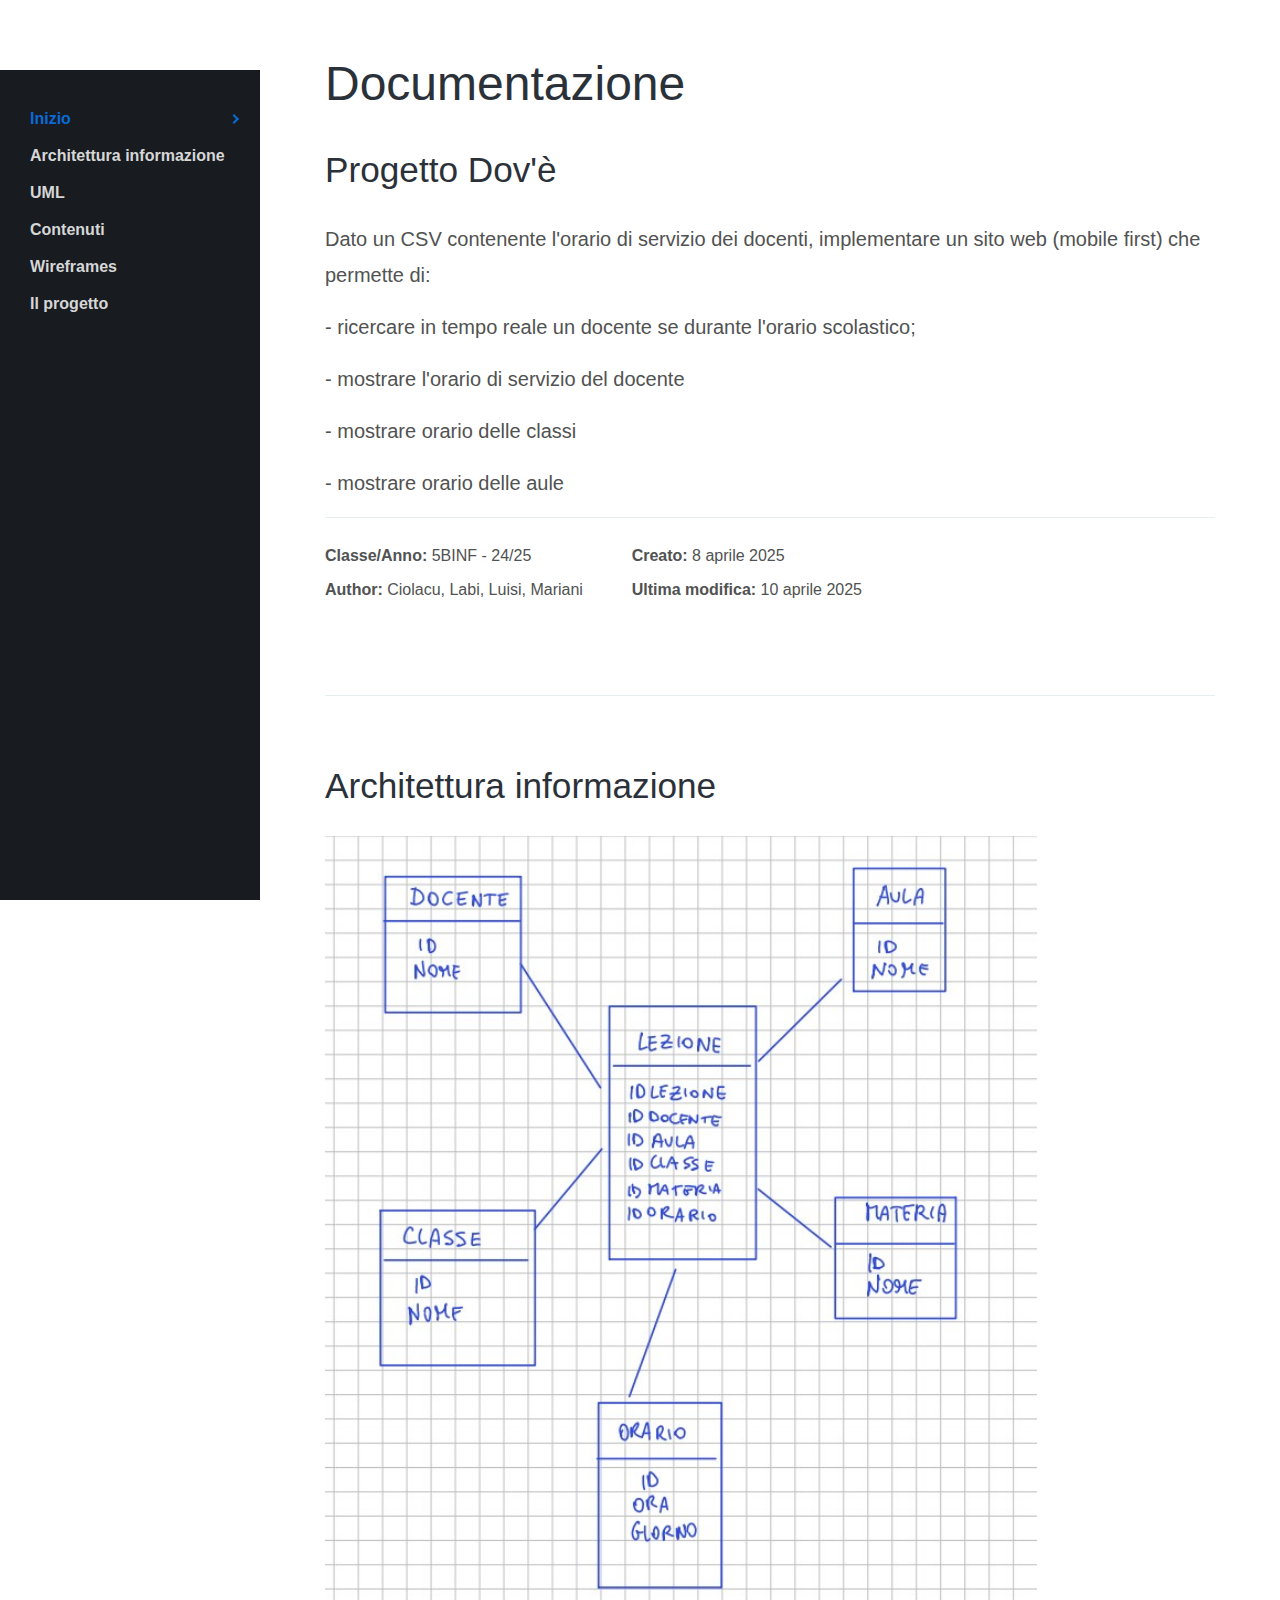
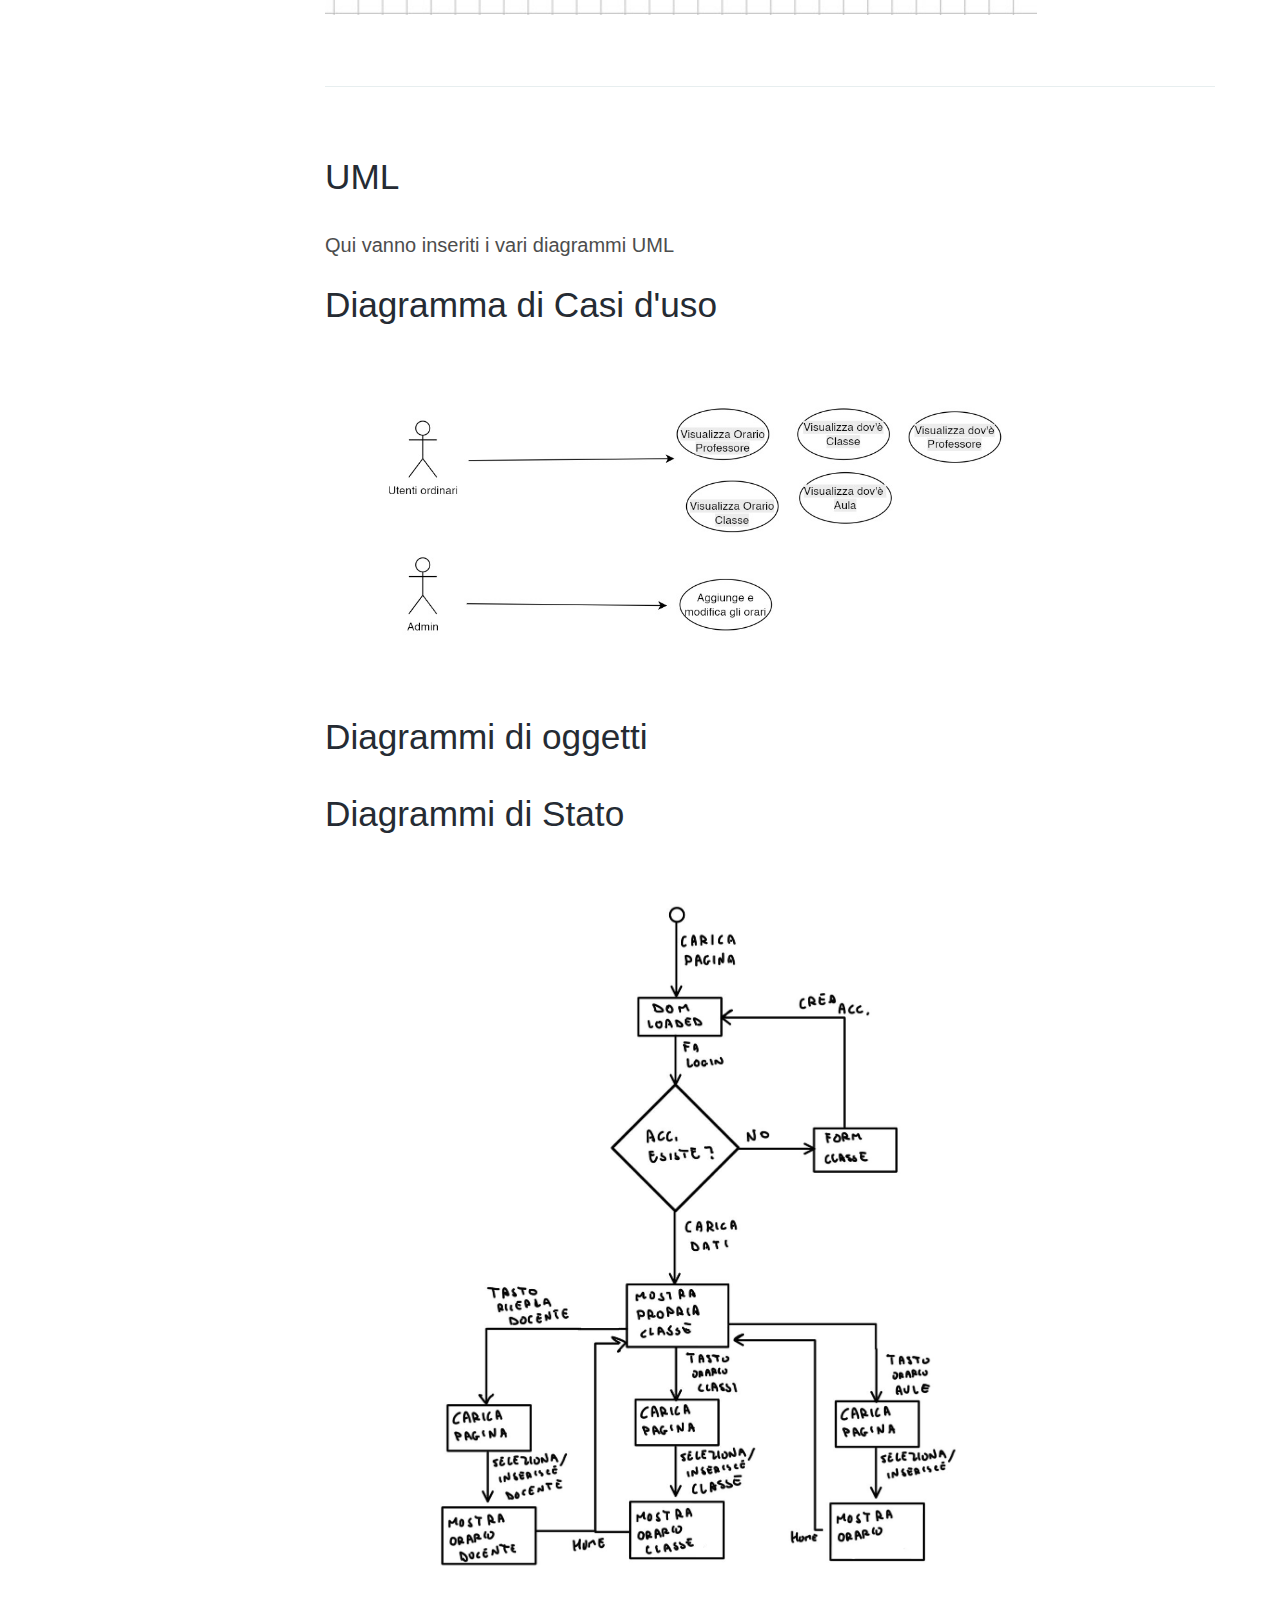
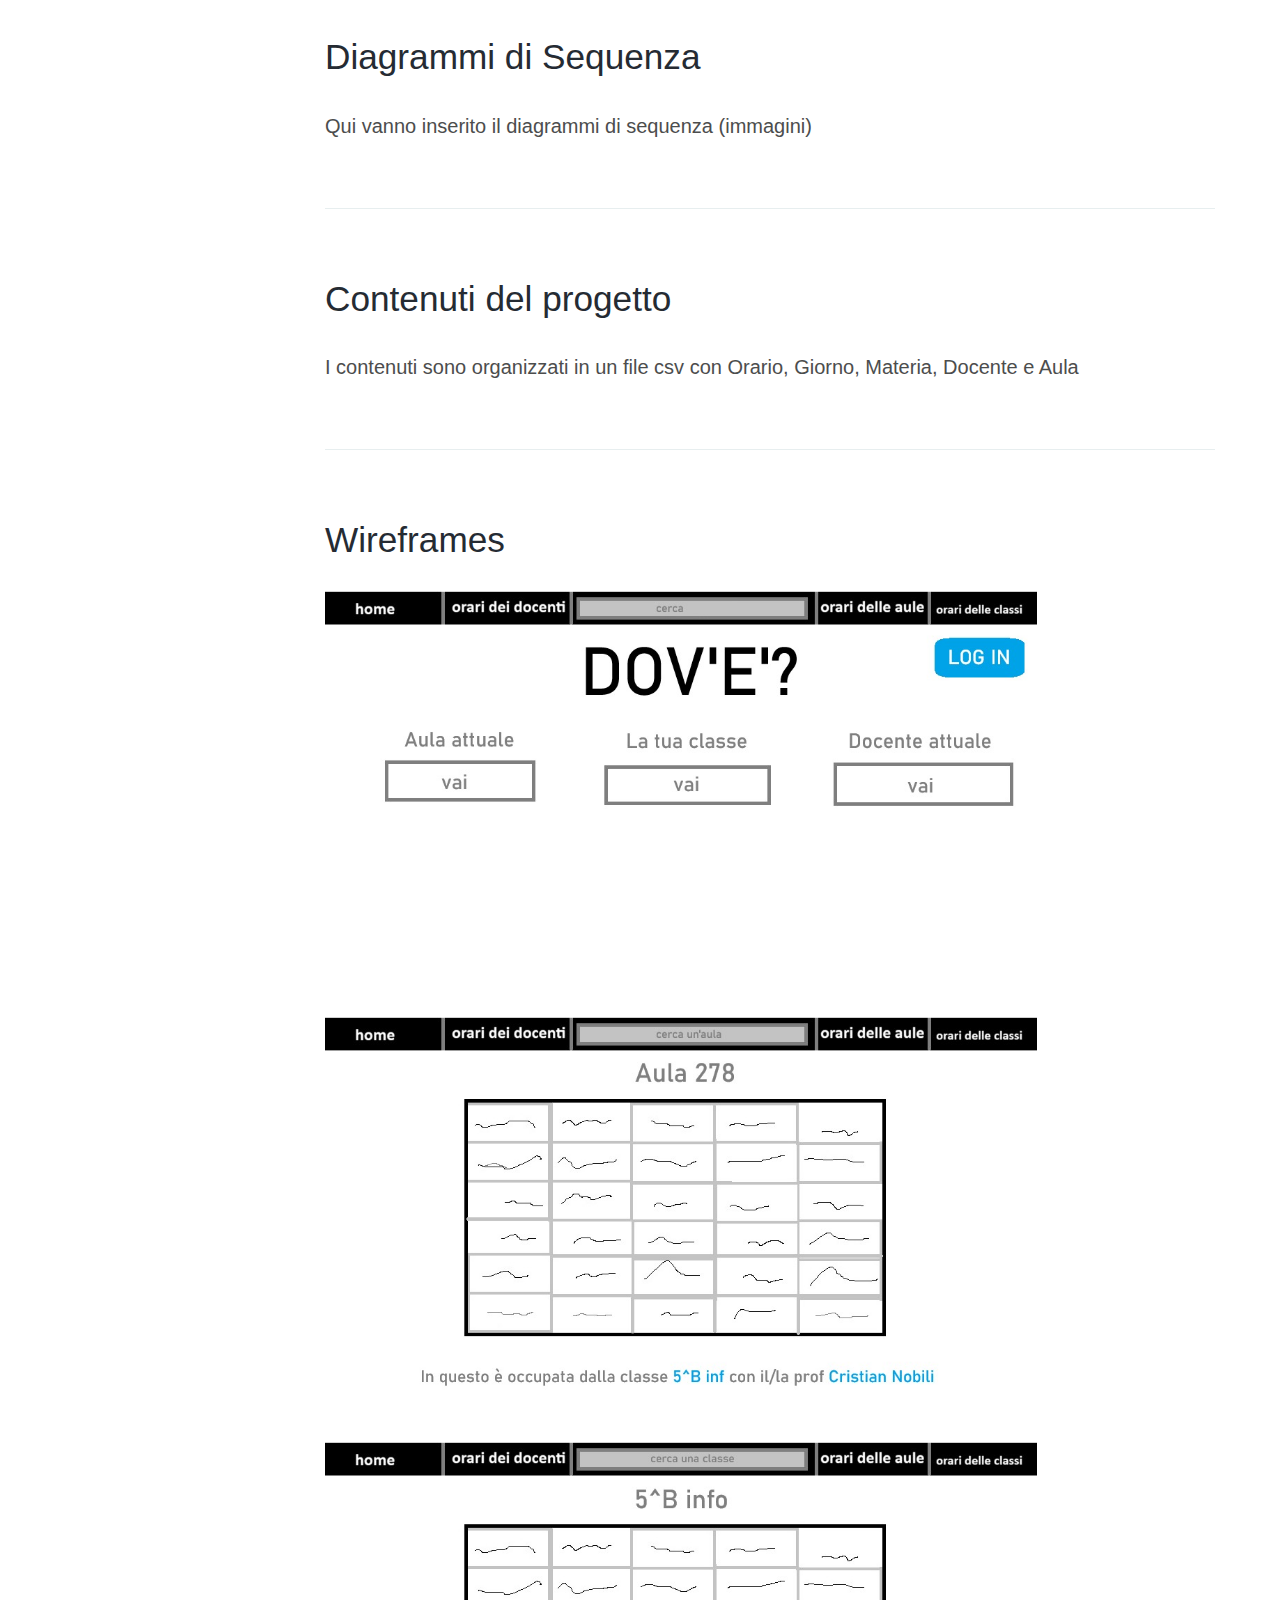
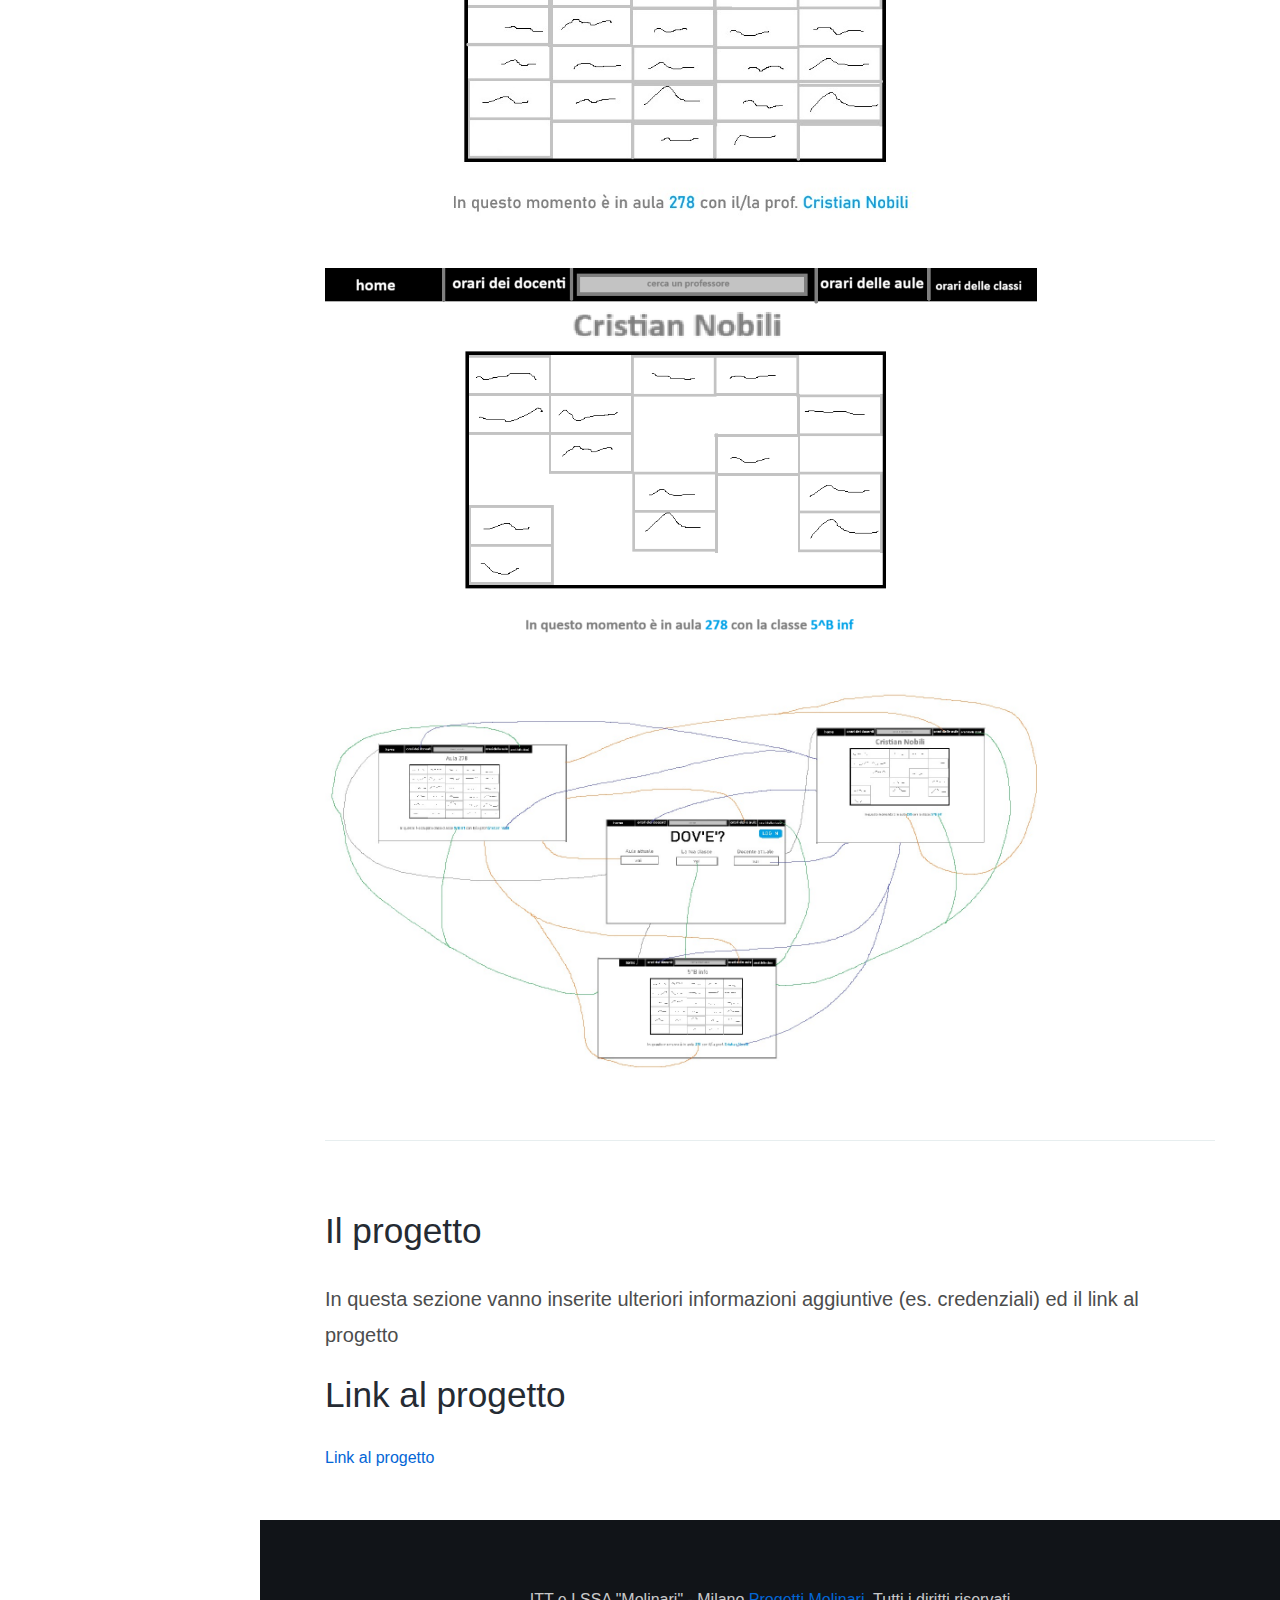
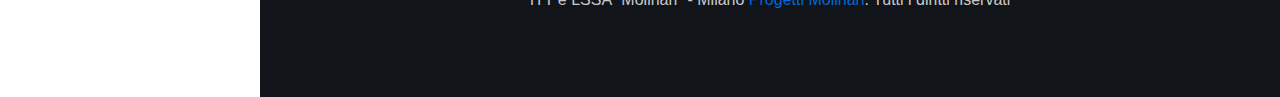
==== commit 65b91399: "modifica immagini" ====
--- a/iDocs-master/documentazione.html
+++ b/iDocs-master/documentazione.html
@@ -111,7 +111,7 @@
 
         <section id="architettura_informazione">
           <h2>Architettura informazione</h2>
-            <img src="assets/images/schema er1.png" alt="">          
+          <img src="assets/images/architettura_informazione.jpg" alt="">       
         </section>
         
 		<hr class="divider">
@@ -132,7 +132,7 @@
 
         <section id="umloggetti">
           <h2>Diagrammi di oggetti</h2>
-          <img src="assets/images/diagramma_oggetti.jpg" alt="">          
+                   
 
         </section>
 
